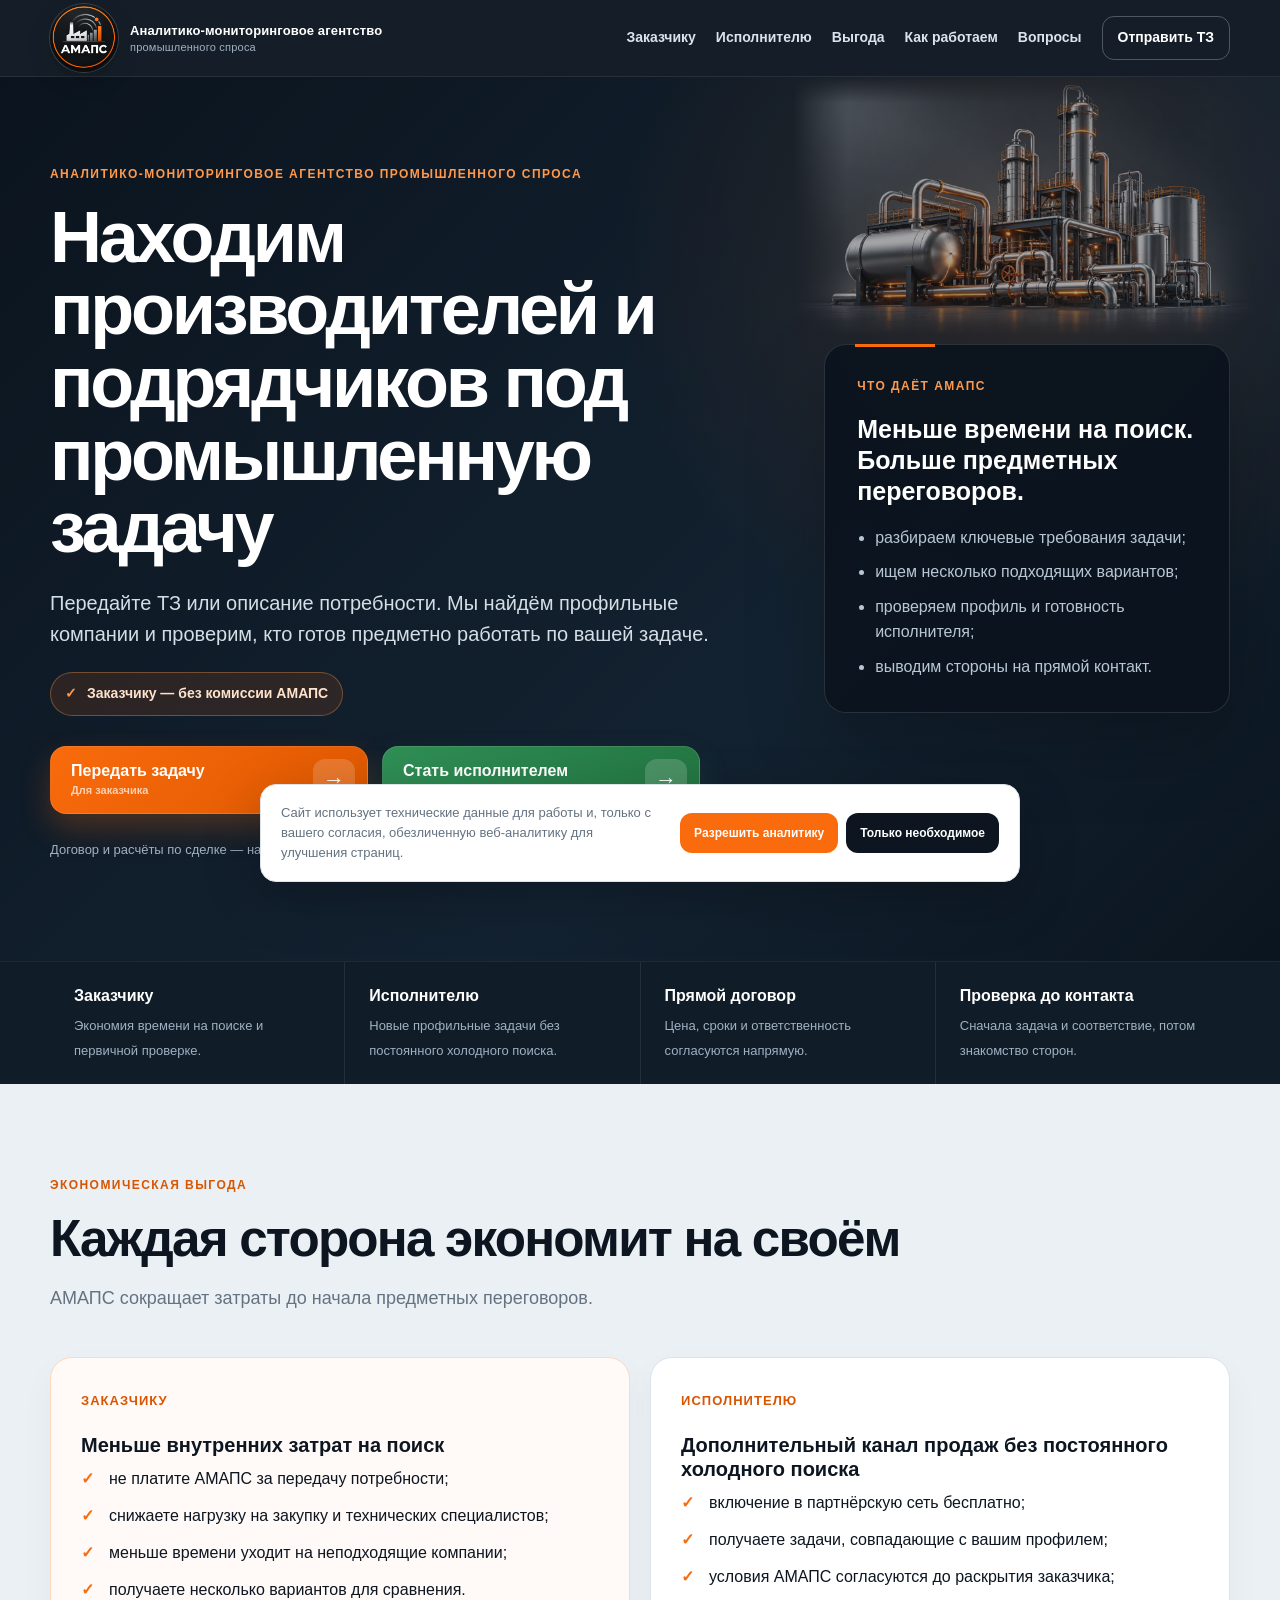
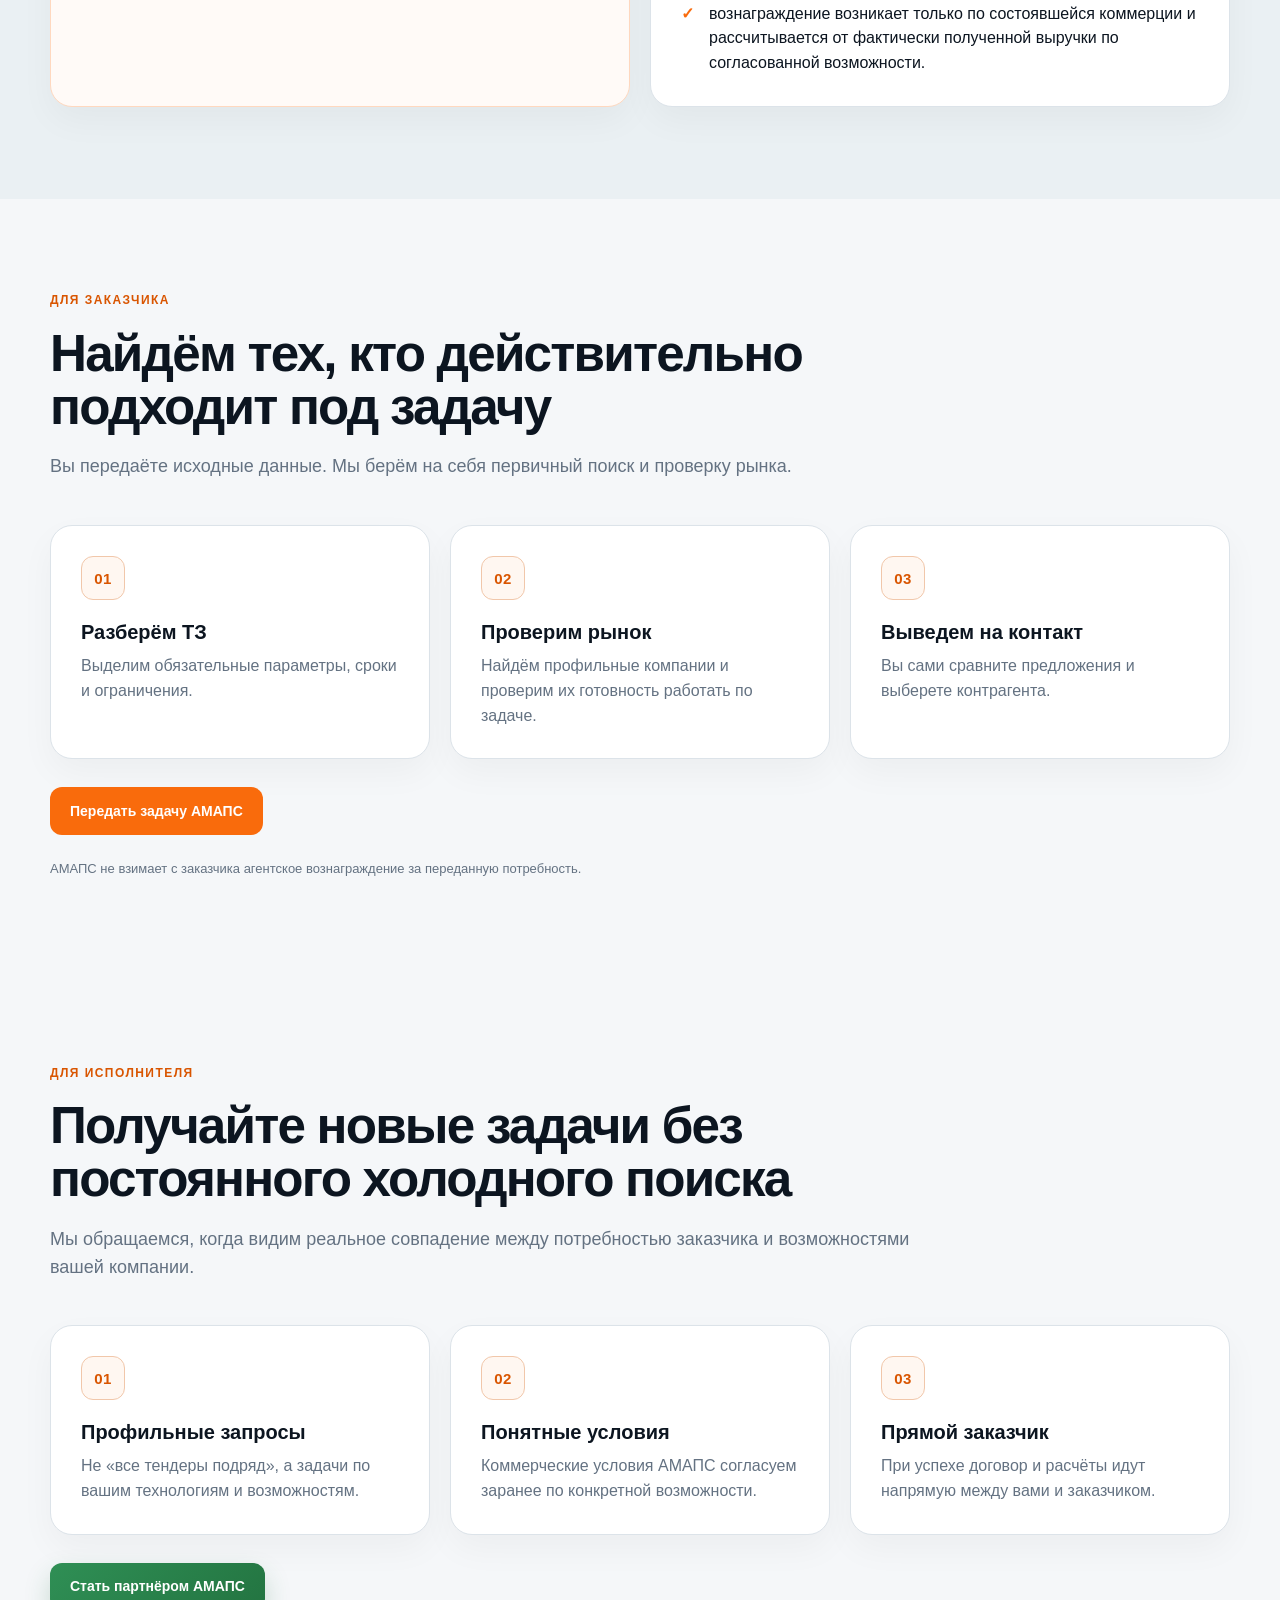
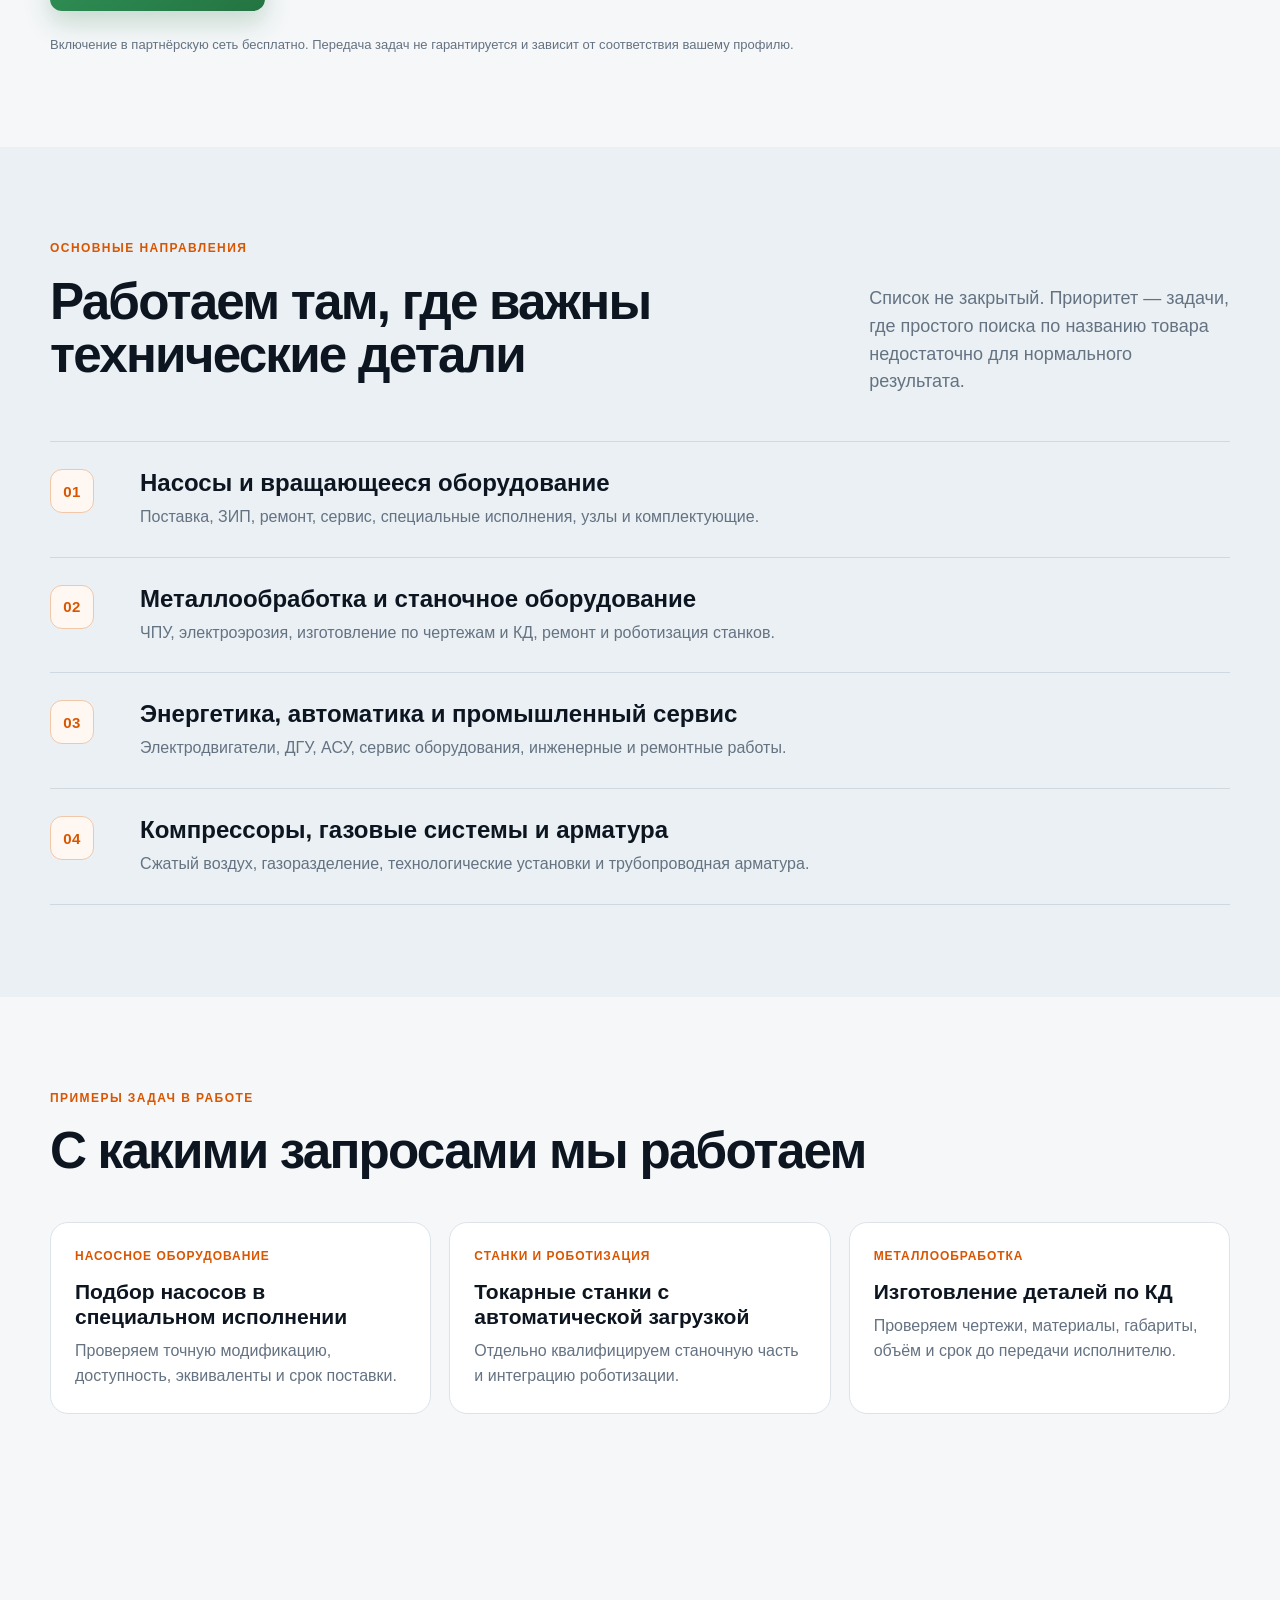
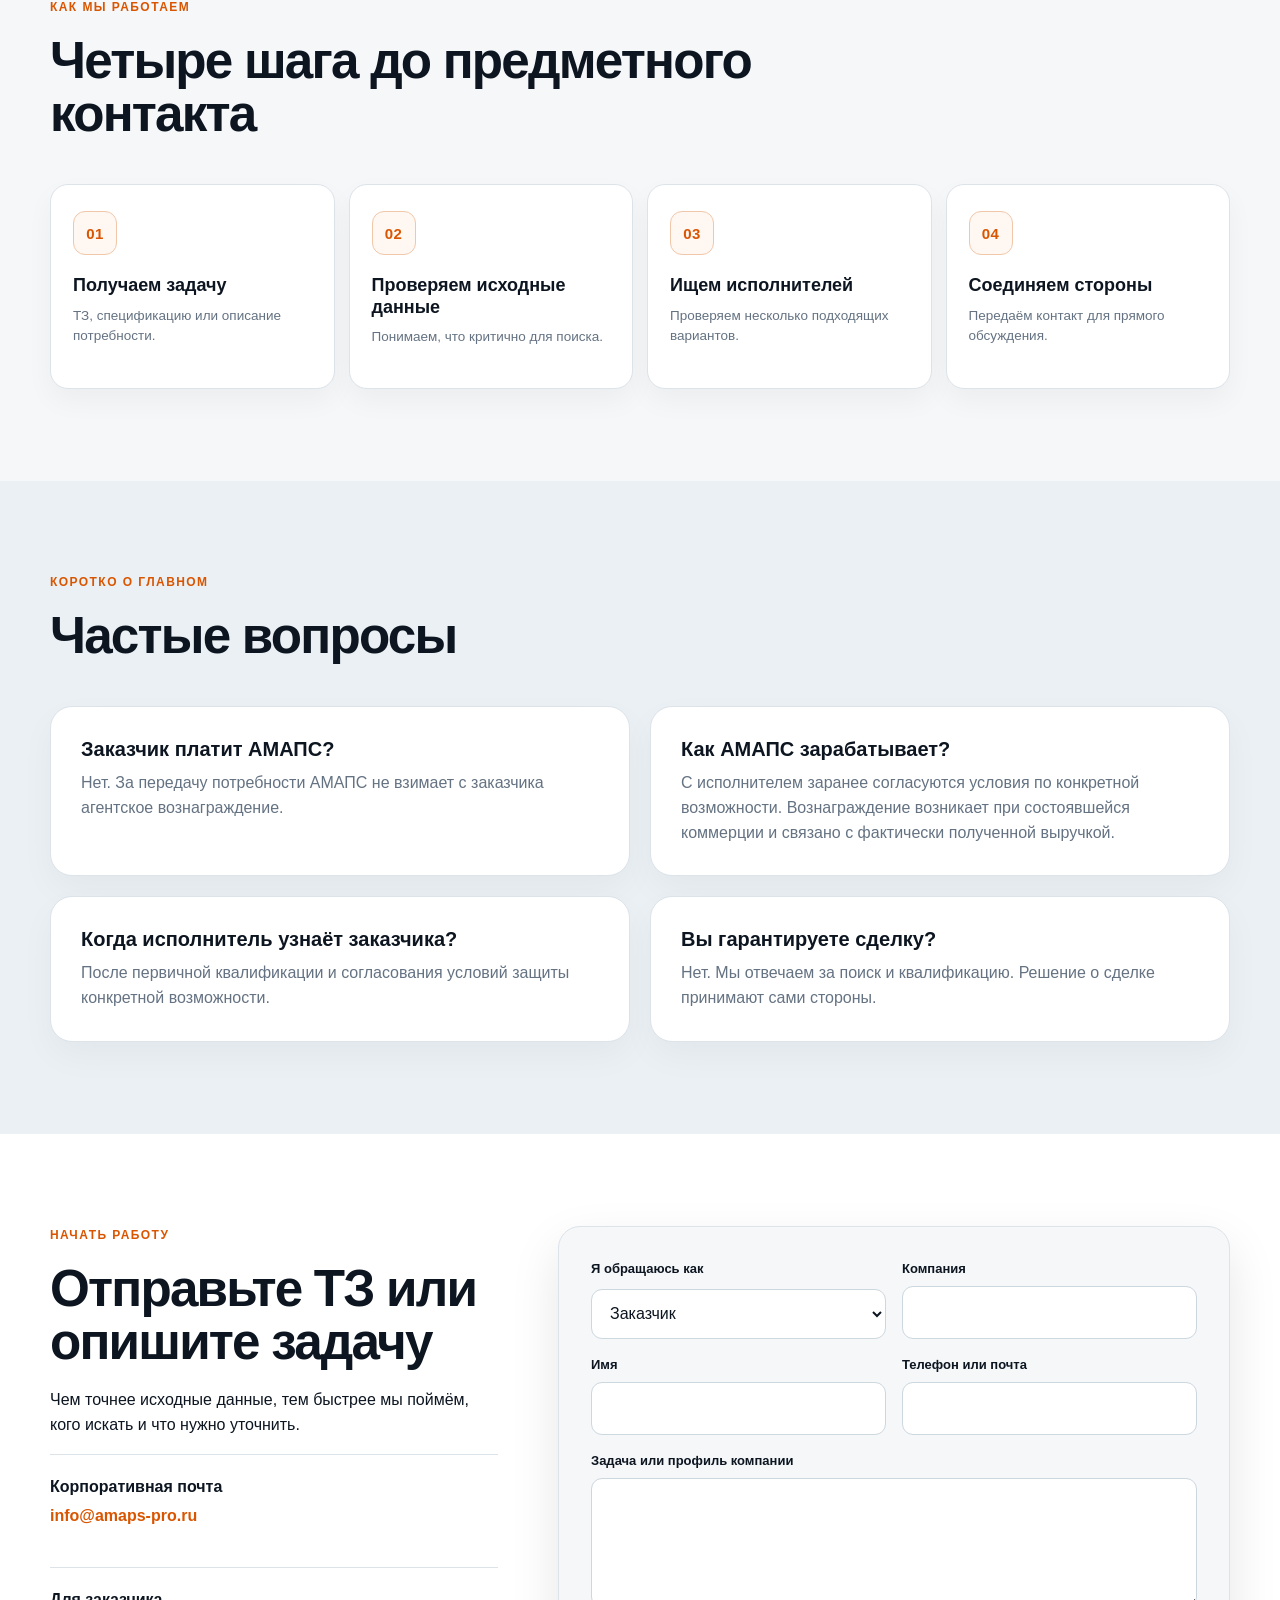
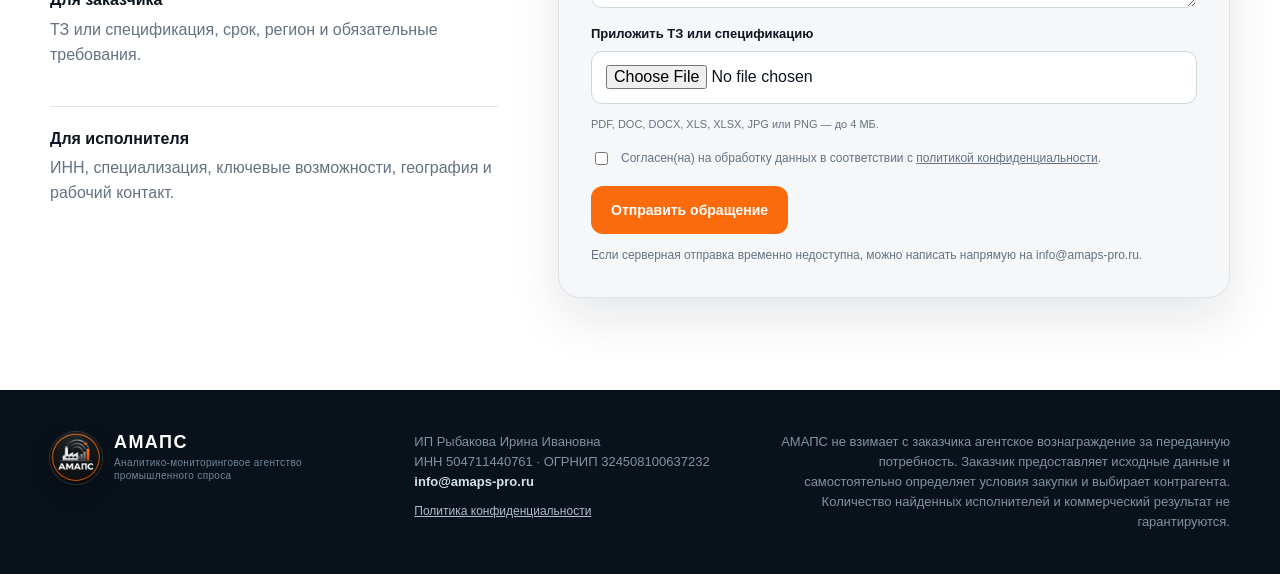
==== index.html @ 4f2c44eb "Откатить проблемную правку кнопки в шапке" ====
<!DOCTYPE html>
<html data-amaps-build="conversion-v4-3-server-form-live-2026-10-07" lang="ru">
<head>
<meta charset="utf-8"/>
<meta content="width=device-width, initial-scale=1" name="viewport"/>
<meta name="description" content="АМАПС находит и квалифицирует производителей, поставщиков и подрядчиков под промышленную задачу. Заказчику — без комиссии АМАПС. Исполнителю — новые профильные возможности на заранее согласованных условиях."/>
<link rel="canonical" href="https://amaps-pro.ru/"/>
<meta name="amaps-form-endpoint" content="https://amaps-form.alexap2002.workers.dev/"/>
<meta name="theme-color" content="#0c1520"/>
<meta property="og:type" content="website"/>
<meta property="og:url" content="https://amaps-pro.ru/"/>
<meta property="og:title" content="АМАПС — поиск и квалификация промышленных исполнителей"/>
<meta property="og:description" content="Передайте ТЗ — АМАПС найдёт профильных исполнителей и проверит, кто готов работать по задаче."/>
<meta property="og:image" content="https://amaps-pro.ru/og-amaps-20260920-final.png"/>
<meta property="og:image:width" content="1200"/>
<meta property="og:image:height" content="630"/>
<meta property="og:image:alt" content="АМАПС — аналитико-мониторинговое агентство промышленного спроса"/>
<meta name="twitter:card" content="summary_large_image"/>
<meta name="twitter:title" content="АМАПС — поиск и квалификация промышленных исполнителей"/>
<meta name="twitter:description" content="Промышленная задача → профильные исполнители → прямой предметный контакт."/>
<meta name="twitter:image" content="https://amaps-pro.ru/og-amaps-20260920-final.png"/>
<title>АМАПС — поиск производителей, поставщиков и промышленных подрядчиков</title>
<link href="amaps-logo-20260920-final.png" rel="icon" type="image/png"/>
<style>
:root{--ink:#0c1520;--ink2:#132130;--paper:#f5f7f9;--white:#fff;--muted:#647282;--line:#dce3e9;--accent:#f96b0c;--accent2:#d95500;--soft:#fff0e6;--shadow:0 20px 50px rgba(10,24,38,.10);--radius:22px;--shell:min(1180px,calc(100% - 40px))}
*{box-sizing:border-box}html{scroll-behavior:smooth}body{margin:0;font-family:Arial,Helvetica,sans-serif;background:var(--paper);color:var(--ink);font-size:16px;line-height:1.55}a{color:inherit}button,a{-webkit-tap-highlight-color:transparent}:focus-visible{outline:3px solid var(--accent);outline-offset:4px}.shell{width:var(--shell);margin-inline:auto}.sr-only{position:absolute;width:1px;height:1px;padding:0;margin:-1px;overflow:hidden;clip:rect(0,0,0,0);white-space:nowrap;border:0}.skip-link{position:fixed;top:12px;left:12px;z-index:1000;transform:translateY(-160%);background:var(--white);padding:10px 14px;border-radius:10px;text-decoration:none;font-weight:700}.skip-link:focus{transform:none}
.site-header{position:sticky;top:0;z-index:100;background:rgba(12,21,32,.96);backdrop-filter:blur(16px);border-bottom:1px solid rgba(255,255,255,.08)}.nav-wrap{min-height:76px;display:flex;align-items:center;justify-content:space-between;gap:24px}.brand{display:inline-flex;align-items:center;gap:12px;text-decoration:none}.brand-logo{display:block;width:52px;height:52px;border-radius:50%;object-fit:cover;box-shadow:0 0 0 1px rgba(255,255,255,.16),0 8px 22px rgba(0,0,0,.22);flex:0 0 auto}.site-header .brand-logo{width:68px;height:68px}.brand-copy{display:flex;flex-direction:column;line-height:1.05}.brand-copy strong{font-size:18px;letter-spacing:.08em;color:var(--white)}.brand-copy small{margin-top:5px;color:#9fb1c1;font-size:10px;line-height:1.22;letter-spacing:.035em;max-width:245px}.brand-copy-header{max-width:270px;line-height:1.15}.brand-copy-header strong{font-size:13px;letter-spacing:.01em;line-height:1.18}.brand-copy-header small{margin-top:3px;font-size:11px;letter-spacing:.02em;line-height:1.15}.main-nav{display:flex;align-items:center;gap:20px}.main-nav a{color:#dbe4ec;text-decoration:none;font-size:14px;font-weight:700}.main-nav a:hover{color:var(--white)}.main-nav .nav-cta{padding:10px 15px;border:1px solid rgba(255,255,255,.25);border-radius:12px;color:#fff}.menu-toggle{display:none;background:none;border:0;padding:8px;cursor:pointer}.menu-toggle>span:not(.sr-only){display:block;width:24px;height:2px;background:var(--white);margin:5px 0}
.hero{background:radial-gradient(circle at 80% 20%,rgba(249,107,12,.12),transparent 33%),linear-gradient(135deg,#0b141e 0%,#132231 64%,#0b151f 100%);color:var(--white);overflow:hidden}.hero-grid{position:relative;isolation:isolate;min-height:650px;display:grid;grid-template-columns:minmax(0,1.4fr) minmax(300px,.8fr);gap:64px;align-items:center;padding-block:88px}.hero-grid::before{content:"";position:absolute;z-index:0;top:0;right:-24px;width:clamp(360px,36vw,510px);aspect-ratio:16/9;background:url("amaps-industrial-hero-20260920-final.webp") center/contain no-repeat;opacity:.60;pointer-events:none;-webkit-mask-image:linear-gradient(90deg,transparent 0%,#000 12%,#000 90%,transparent 100%),linear-gradient(180deg,transparent 0%,#000 10%,#000 84%,transparent 100%);-webkit-mask-composite:source-in;mask-image:linear-gradient(90deg,transparent 0%,#000 12%,#000 90%,transparent 100%),linear-gradient(180deg,transparent 0%,#000 10%,#000 84%,transparent 100%);mask-composite:intersect;mask-repeat:no-repeat;mask-size:100% 100%}.hero-copy,.hero-side{position:relative;z-index:1}.eyebrow{margin:0 0 17px;color:var(--accent2);font-weight:800;text-transform:uppercase;letter-spacing:.12em;font-size:12px}.hero .eyebrow{color:#ff9a4d}h1,h2,h3,p{margin-top:0}h1{font-size:clamp(42px,5.7vw,72px);line-height:1.01;letter-spacing:-.045em;max-width:820px;margin-bottom:24px}h2{font-size:clamp(32px,4vw,52px);line-height:1.04;letter-spacing:-.035em;margin-bottom:20px}h3{font-size:20px;line-height:1.2;margin-bottom:10px}.hero-lead{max-width:790px;color:#d4dee6;font-size:20px;line-height:1.55;margin-bottom:22px}.hero-benefit{display:inline-flex;align-items:center;gap:10px;background:rgba(249,107,12,.12);border:1px solid rgba(255,154,77,.35);padding:10px 14px;border-radius:999px;color:#ffe2cc;font-weight:800;font-size:14px;margin-bottom:30px}.hero-benefit::before{content:"✓";color:#ff9a4d}.hero-actions{display:flex;gap:12px;flex-wrap:wrap;margin-bottom:24px}.hero-entry-actions{display:grid;grid-template-columns:1fr 1fr;gap:14px;max-width:650px;margin-bottom:26px}.hero-entry{min-height:68px;display:flex;align-items:center;justify-content:space-between;gap:18px;padding:11px 12px 11px 20px;border-radius:16px;text-decoration:none;font-weight:800;transition:transform .18s ease,box-shadow .18s ease,border-color .18s ease,background .18s ease}.hero-entry:hover{transform:translateY(-2px)}.hero-entry-copy{display:flex;flex-direction:column;gap:3px;min-width:0}.hero-entry-copy strong{font-size:16px;line-height:1.15;color:#fff}.hero-entry-copy small{font-size:11px;line-height:1.25;font-weight:700;color:rgba(255,255,255,.70)}.hero-entry-arrow{display:inline-flex;align-items:center;justify-content:center;width:42px;height:42px;flex:0 0 42px;border-radius:12px;font-size:22px;line-height:1}.hero-entry-primary{background:linear-gradient(135deg,#f96b0c 0%,#df5800 100%);box-shadow:0 14px 30px rgba(249,107,12,.25);border:1px solid rgba(255,255,255,.12)}.hero-entry-primary:hover{box-shadow:0 18px 38px rgba(249,107,12,.33)}.hero-entry-primary .hero-entry-arrow{background:rgba(255,255,255,.17);color:#fff}.hero-entry-secondary{background:linear-gradient(135deg,#2f8f55 0%,#237441 100%);border:1px solid rgba(255,255,255,.12);box-shadow:0 14px 30px rgba(35,116,65,.24)}.hero-entry-secondary:hover{background:linear-gradient(135deg,#33985c 0%,#267b46 100%);border-color:rgba(255,255,255,.18);box-shadow:0 18px 38px rgba(35,116,65,.30)}.hero-entry-secondary .hero-entry-arrow{background:rgba(255,255,255,.17);color:#fff}.btn{display:inline-flex;align-items:center;justify-content:center;min-height:48px;padding:0 20px;border:0;border-radius:12px;text-decoration:none;font-weight:800;font-size:14px;cursor:pointer;transition:transform .18s ease,background .18s ease,border-color .18s ease}.btn:hover{transform:translateY(-2px)}.btn-primary{background:var(--accent);color:var(--white)}.btn-primary:hover{background:#e85f00}.btn-ghost{border:1px solid rgba(255,255,255,.25);color:var(--white);background:transparent}.btn-ghost:hover{border-color:rgba(255,255,255,.6)}.btn-dark{background:var(--ink);color:#fff}.btn-success{background:linear-gradient(135deg,#2f8f55 0%,#237441 100%);color:#fff;box-shadow:0 12px 26px rgba(35,116,65,.22)}.btn-success:hover{background:linear-gradient(135deg,#33985c 0%,#267b46 100%);box-shadow:0 16px 32px rgba(35,116,65,.28)}.hero-note{max-width:760px;color:#9fb1c1;font-size:13px}.hero-panel{position:relative;background:rgba(11,20,30,.94);border:1px solid rgba(255,255,255,.12);border-radius:var(--radius);padding:32px;box-shadow:0 30px 80px rgba(0,0,0,.22)}.hero-panel:before{content:"";position:absolute;top:-1px;left:30px;width:80px;height:3px;background:var(--accent)}.panel-kicker{display:block;color:#ff9a4d;font-size:12px;font-weight:800;text-transform:uppercase;letter-spacing:.12em;margin-bottom:18px}.hero-panel strong{display:block;font-size:25px;line-height:1.25;margin-bottom:18px}.hero-panel ul{padding-left:18px;margin:0;color:#b8c7d4}.hero-panel li+li{margin-top:10px}.hero-side{display:grid;align-self:stretch;align-content:start;padding-top:clamp(145px,14vw,195px)}
.trust-strip{background:#101c28;color:#d6e0e8;border-top:1px solid rgba(255,255,255,.06)}.trust-grid{display:grid;grid-template-columns:repeat(4,1fr);gap:1px;background:rgba(255,255,255,.08)}.trust-item{background:#101c28;padding:22px 24px}.trust-item strong{display:block;color:#fff;margin-bottom:4px}.trust-item span{font-size:13px;color:#9fb1c1}
.section{padding:92px 0}.section-muted{background:#eaf0f3}.section-dark{background:var(--ink);color:#fff}.section-head{max-width:900px;margin-bottom:44px}.section-head.compact{max-width:760px}.section-head>p:last-child,.split-head>p,.lead-small{color:var(--muted);font-size:18px}.section-dark .section-head>p:last-child,.section-dark .lead-small{color:#b8c4ce}.card-grid{display:grid;gap:20px}.card-grid-3{grid-template-columns:repeat(3,1fr)}.card-grid-2{grid-template-columns:repeat(2,1fr)}.card{background:var(--white);border:1px solid var(--line);border-radius:var(--radius);padding:30px;box-shadow:0 14px 35px rgba(12,21,32,.04)}.card-no{display:inline-flex;color:var(--accent2);font-weight:900;font-size:13px;letter-spacing:.08em;margin-bottom:22px}.number-badge{display:inline-flex;align-items:center;justify-content:center;width:44px;height:44px;flex:0 0 44px;border:1px solid #f1c7aa;border-radius:12px;background:#fff7f1;color:var(--accent2);font-size:15px;font-weight:900;line-height:1;letter-spacing:.02em;margin-bottom:20px}.card p{color:var(--muted);margin-bottom:0}.card strong.big{display:block;font-size:24px;margin-bottom:10px}.accent-card{border-color:#ffd8bf;background:#fffaf7}.check-list{list-style:none;margin:0;padding:0;display:grid;gap:12px}.check-list li{position:relative;padding-left:28px}.check-list li::before{content:"✓";position:absolute;left:0;top:0;color:var(--accent);font-weight:900}.split-head{display:grid;grid-template-columns:1.35fr .65fr;gap:70px;align-items:end;margin-bottom:40px}.split-head>p{margin-bottom:5px}.vertical-list{border-top:1px solid #cfd9df}.vertical-list article{display:grid;grid-template-columns:70px 1fr;gap:20px;padding:27px 0;border-bottom:1px solid #cfd9df}.vertical-list article>.number-badge{margin:0}.vertical-list h3{font-size:24px;margin-bottom:7px}.vertical-list p{color:var(--muted);margin-bottom:0}.steps{list-style:none;padding:0;margin:0;display:grid;grid-template-columns:repeat(4,1fr);gap:14px}.steps li{position:relative;padding:26px 22px 24px;background:var(--white);border:1px solid var(--line);border-radius:18px;min-height:205px;box-shadow:0 12px 28px rgba(12,21,32,.045)}.steps li:before{content:none}.steps .number-badge{margin-bottom:20px}.steps h3{font-size:18px;margin-bottom:9px}.steps p{color:var(--muted);font-size:13.5px;line-height:1.5;margin-bottom:0}.model-grid{display:grid;grid-template-columns:1fr 1fr;gap:20px}.model-card{background:#142332;border:1px solid rgba(255,255,255,.12);border-radius:var(--radius);padding:30px}.model-card .eyebrow{color:#ff9a4d}.model-card h3{font-size:26px}.model-card p,.model-card li{color:#b8c4ce}.model-card ul{padding-left:18px;margin-bottom:0}.fineprint{color:var(--muted);font-size:13px;margin:18px 0 0}.section-dark .fineprint{color:#9eacb7}
.examples{display:grid;grid-template-columns:repeat(3,1fr);gap:18px}.example{border:1px solid var(--line);border-radius:18px;padding:24px;background:#fff}.example span{display:block;color:var(--accent2);font-weight:800;font-size:12px;letter-spacing:.08em;text-transform:uppercase;margin-bottom:14px}.example h3{font-size:21px}.example p{color:var(--muted);margin:0}.example small{display:block;margin-top:14px;color:#80909d}
.form-section{background:#fff}.form-grid{display:grid;grid-template-columns:.8fr 1.2fr;gap:60px;align-items:start}.form-card{background:var(--paper);border:1px solid var(--line);border-radius:var(--radius);padding:32px;box-shadow:var(--shadow)}.form-row{display:grid;grid-template-columns:1fr 1fr;gap:16px}.field{display:grid;gap:7px;margin-bottom:16px}.field label{font-weight:800;font-size:13px}.field input,.field select,.field textarea{width:100%;border:1px solid #cdd7de;border-radius:11px;padding:13px 14px;background:#fff;color:var(--ink);font:inherit}.field textarea{min-height:130px;resize:vertical}.field input:focus,.field select:focus,.field textarea:focus{border-color:var(--accent);outline:2px solid rgba(249,107,12,.12)}.consent{display:flex;gap:10px;align-items:flex-start;font-size:12px;color:var(--muted);margin:6px 0 18px}.consent input{margin-top:3px}.form-hint{font-size:12px;color:var(--muted);margin:12px 0 0}.form-status{margin-top:14px;padding:12px 14px;border-radius:10px;font-size:13px;display:none}.form-status.show{display:block}.form-status.ok{background:#edf8f1;color:#21653a;border:1px solid #bfe1ca}.form-status.error{background:#fff0ed;color:#8a2e1c;border:1px solid #f0c4ba}.form-status.wait{background:#fff7ef;color:#8a4a16;border:1px solid #efd2b5}.file-note{font-size:11px;color:var(--muted);margin-top:5px}.hp-field{position:absolute!important;left:-9999px!important;width:1px!important;height:1px!important;overflow:hidden!important}.contact-points{display:grid;gap:18px}.contact-point{padding:20px 0;border-top:1px solid var(--line)}.contact-point strong{display:block;margin-bottom:5px}.contact-point p{color:var(--muted);margin:0}.contact-email{font-weight:900;color:var(--accent2);text-decoration:none}.contact-email:hover{text-decoration:underline}
.site-footer{background:#09111a;color:#c4d0da;padding:42px 0}.footer-grid{display:grid;grid-template-columns:1fr 1fr 1.35fr;gap:30px;align-items:start}.site-footer p{font-size:13px;margin:0;color:#8193a2}.footer-email{color:#d9e2e9;text-decoration:none;font-weight:700}.footer-email:hover{color:#fff;text-decoration:underline}.footer-legal{text-align:right}.footer-brand .brand-copy small{color:#718596}.legal-links{display:flex;gap:14px;flex-wrap:wrap;margin-top:10px}.legal-links a{color:#aebdca;font-size:12px}.cookie{position:fixed;z-index:300;left:20px;right:20px;bottom:18px;max-width:760px;margin:auto;background:#fff;border:1px solid var(--line);border-radius:16px;box-shadow:0 18px 55px rgba(0,0,0,.22);padding:18px 20px;display:none}.cookie.show{display:block}.cookie-row{display:flex;gap:18px;align-items:center;justify-content:space-between}.cookie p{font-size:13px;color:var(--muted);margin:0}.cookie-actions{display:flex;gap:8px;flex:0 0 auto}.cookie .btn{min-height:40px;padding:0 14px;font-size:12px}
@media(max-width:980px){.hero-grid::before{right:-14px;width:min(58vw,360px);opacity:.18}.hero-grid{grid-template-columns:1fr;gap:36px;min-height:auto;padding-block:74px}.hero-side{max-width:700px;width:100%;padding-top:0}.trust-grid{grid-template-columns:1fr 1fr}.card-grid-3,.examples{grid-template-columns:1fr}.card-grid-2,.model-grid,.form-grid,.split-head{grid-template-columns:1fr;gap:34px}.steps{grid-template-columns:1fr 1fr}.footer-grid{grid-template-columns:1fr;text-align:left}.footer-legal{text-align:left}}
@media(max-width:760px){.hero-entry-actions{grid-template-columns:1fr;max-width:none}.hero-entry{min-height:64px}.hero-entry-copy strong{font-size:15px}.hero-entry-copy small{font-size:11px}:root{--shell:min(100% - 28px,1180px)}.brand-logo{width:46px;height:46px}.site-header .brand-logo{width:56px;height:56px}.nav-wrap{min-height:68px}.menu-toggle{display:block}.main-nav{display:none;position:absolute;top:68px;left:0;right:0;background:#0c1722;border-top:1px solid rgba(255,255,255,.08);padding:18px 20px 22px;flex-direction:column;align-items:flex-start;gap:0;box-shadow:0 20px 40px rgba(0,0,0,.25)}.main-nav.is-open{display:flex}.main-nav a{width:100%;padding:12px 0;border-bottom:1px solid rgba(255,255,255,.08)}.main-nav .nav-cta{border:0;border-bottom:0;border-radius:0;padding:12px 0;color:#ff9a4d}h1{font-size:42px}h2{font-size:34px}.hero-grid{padding-block:60px}.hero-lead{font-size:18px}.section{padding:68px 0}.trust-grid{grid-template-columns:1fr}.steps{grid-template-columns:1fr}.steps li{min-height:auto}.form-row{grid-template-columns:1fr}.cookie-row{align-items:flex-start;flex-direction:column}.cookie-actions{width:100%}.cookie .btn{flex:1}}
@media(max-width:420px){h1{font-size:36px}.hero-panel,.card,.form-card,.model-card{padding:24px}.hero-panel strong{font-size:22px}}
@media(prefers-reduced-motion:reduce){*,*::before,*::after{scroll-behavior:auto!important;transition:none!important}}
</style>
<link as="image" fetchpriority="high" href="amaps-industrial-hero-20260920-final.webp" rel="preload"/>
</head>
<body>
<a class="skip-link" href="#main">К содержанию</a>
<header class="site-header">
<div class="shell nav-wrap">
<a aria-label="АМАПС — на главную" class="brand" href="#top"><img alt="Логотип АМАПС" class="brand-logo" src="amaps-logo-20260920-final.png"/><span class="brand-copy brand-copy-header"><strong>Аналитико-мониторинговое агентство</strong><small>промышленного спроса</small></span></a>
<button aria-controls="main-menu" aria-expanded="false" class="menu-toggle" data-menu-toggle type="button"><span></span><span></span><span></span><span class="sr-only">Открыть меню</span></button>
<nav aria-label="Основная навигация" class="main-nav" data-menu id="main-menu"><a href="#customer">Заказчику</a><a href="#executor">Исполнителю</a><a href="#economics">Выгода</a><a href="#process">Как работаем</a><a href="#questions">Вопросы</a><a class="nav-cta" href="#request">Отправить ТЗ</a></nav>
</div>
</header>
<main id="main">
<section class="hero" id="top"><div class="shell hero-grid"><div class="hero-copy"><p class="eyebrow">Аналитико-мониторинговое агентство промышленного спроса</p><h1>Находим производителей и подрядчиков под промышленную задачу</h1><p class="hero-lead">Передайте ТЗ или описание потребности. Мы найдём профильные компании и проверим, кто готов предметно работать по вашей задаче.</p><div class="hero-benefit">Заказчику — без комиссии АМАПС</div><div class="hero-entry-actions"><a class="hero-entry hero-entry-primary" data-amaps-event="customer_request" data-amaps-placement="hero" href="#request"><span class="hero-entry-copy"><strong>Передать задачу</strong><small>Для заказчика</small></span><span class="hero-entry-arrow" aria-hidden="true">→</span></a><a class="hero-entry hero-entry-secondary" data-amaps-event="executor_interest" data-amaps-placement="hero" href="#executor"><span class="hero-entry-copy"><strong>Стать исполнителем</strong><small>Для производителей и подрядчиков</small></span><span class="hero-entry-arrow" aria-hidden="true">→</span></a></div><p class="hero-note">Договор и расчёты по сделке — напрямую между заказчиком и выбранным исполнителем.</p></div><div class="hero-side"><aside aria-label="Что даёт АМАПС" class="hero-panel"><span class="panel-kicker">Что даёт АМАПС</span><strong>Меньше времени на поиск. Больше предметных переговоров.</strong><ul><li>разбираем ключевые требования задачи;</li><li>ищем несколько подходящих вариантов;</li><li>проверяем профиль и готовность исполнителя;</li><li>выводим стороны на прямой контакт.</li></ul></aside></div></div></section>
<section class="trust-strip"><div class="shell trust-grid"><div class="trust-item"><strong>Заказчику</strong><span>Экономия времени на поиске и первичной проверке.</span></div><div class="trust-item"><strong>Исполнителю</strong><span>Новые профильные задачи без постоянного холодного поиска.</span></div><div class="trust-item"><strong>Прямой договор</strong><span>Цена, сроки и ответственность согласуются напрямую.</span></div><div class="trust-item"><strong>Проверка до контакта</strong><span>Сначала задача и соответствие, потом знакомство сторон.</span></div></div></section>

<section class="section section-muted" id="economics"><div class="shell"><div class="section-head"><p class="eyebrow">Экономическая выгода</p><h2>Каждая сторона экономит на своём</h2><p>АМАПС сокращает затраты до начала предметных переговоров.</p></div><div class="card-grid card-grid-2"><article class="card accent-card"><span class="card-no">ЗАКАЗЧИКУ</span><h3>Меньше внутренних затрат на поиск</h3><ul class="check-list"><li>не платите АМАПС за передачу потребности;</li><li>снижаете нагрузку на закупку и технических специалистов;</li><li>меньше времени уходит на неподходящие компании;</li><li>получаете несколько вариантов для сравнения.</li></ul></article><article class="card"><span class="card-no">ИСПОЛНИТЕЛЮ</span><h3>Дополнительный канал продаж без постоянного холодного поиска</h3><ul class="check-list"><li>включение в партнёрскую сеть бесплатно;</li><li>получаете задачи, совпадающие с вашим профилем;</li><li>условия АМАПС согласуются до раскрытия заказчика;</li><li>вознаграждение возникает только по состоявшейся коммерции и рассчитывается от фактически полученной выручки по согласованной возможности.</li></ul></article></div></div></section><section class="section" id="customer"><div class="shell"><div class="section-head"><p class="eyebrow">Для заказчика</p><h2>Найдём тех, кто действительно подходит под задачу</h2><p>Вы передаёте исходные данные. Мы берём на себя первичный поиск и проверку рынка.</p></div><div class="card-grid card-grid-3"><article class="card"><span class="number-badge">01</span><h3>Разберём ТЗ</h3><p>Выделим обязательные параметры, сроки и ограничения.</p></article><article class="card"><span class="number-badge">02</span><h3>Проверим рынок</h3><p>Найдём профильные компании и проверим их готовность работать по задаче.</p></article><article class="card"><span class="number-badge">03</span><h3>Выведем на контакт</h3><p>Вы сами сравните предложения и выберете контрагента.</p></article></div><div class="hero-actions" style="margin-top:28px"><a class="btn btn-primary" href="#request" data-request-type="Заказчик">Передать задачу АМАПС</a></div><p class="fineprint">АМАПС не взимает с заказчика агентское вознаграждение за переданную потребность.</p></div></section>

<section class="section" id="executor"><div class="shell"><div class="section-head"><p class="eyebrow">Для исполнителя</p><h2>Получайте новые задачи без постоянного холодного поиска</h2><p>Мы обращаемся, когда видим реальное совпадение между потребностью заказчика и возможностями вашей компании.</p></div><div class="card-grid card-grid-3"><article class="card"><span class="number-badge">01</span><h3>Профильные запросы</h3><p>Не «все тендеры подряд», а задачи по вашим технологиям и возможностям.</p></article><article class="card"><span class="number-badge">02</span><h3>Понятные условия</h3><p>Коммерческие условия АМАПС согласуем заранее по конкретной возможности.</p></article><article class="card"><span class="number-badge">03</span><h3>Прямой заказчик</h3><p>При успехе договор и расчёты идут напрямую между вами и заказчиком.</p></article></div><div class="hero-actions" style="margin-top:28px"><a class="btn btn-success" href="#request" data-request-type="Исполнитель">Стать партнёром АМАПС</a></div><p class="fineprint">Включение в партнёрскую сеть бесплатно. Передача задач не гарантируется и зависит от соответствия вашему профилю.</p></div></section>
<section aria-labelledby="verticals-title" class="section section-muted"><div class="shell split-head"><div><p class="eyebrow">Основные направления</p><h2 id="verticals-title">Работаем там, где важны технические детали</h2></div><p>Список не закрытый. Приоритет — задачи, где простого поиска по названию товара недостаточно для нормального результата.</p></div><div class="shell vertical-list"><article><span class="number-badge">01</span><div><h3>Насосы и вращающееся оборудование</h3><p>Поставка, ЗИП, ремонт, сервис, специальные исполнения, узлы и комплектующие.</p></div></article><article><span class="number-badge">02</span><div><h3>Металлообработка и станочное оборудование</h3><p>ЧПУ, электроэрозия, изготовление по чертежам и КД, ремонт и роботизация станков.</p></div></article><article><span class="number-badge">03</span><div><h3>Энергетика, автоматика и промышленный сервис</h3><p>Электродвигатели, ДГУ, АСУ, сервис оборудования, инженерные и ремонтные работы.</p></div></article><article><span class="number-badge">04</span><div><h3>Компрессоры, газовые системы и арматура</h3><p>Сжатый воздух, газоразделение, технологические установки и трубопроводная арматура.</p></div></article></div></section>
<section class="section"><div class="shell"><div class="section-head"><p class="eyebrow">Примеры задач в работе</p><h2>С какими запросами мы работаем</h2></div><div class="examples"><article class="example"><span>Насосное оборудование</span><h3>Подбор насосов в специальном исполнении</h3><p>Проверяем точную модификацию, доступность, эквиваленты и срок поставки.</p></article><article class="example"><span>Станки и роботизация</span><h3>Токарные станки с автоматической загрузкой</h3><p>Отдельно квалифицируем станочную часть и интеграцию роботизации.</p></article><article class="example"><span>Металлообработка</span><h3>Изготовление деталей по КД</h3><p>Проверяем чертежи, материалы, габариты, объём и срок до передачи исполнителю.</p></article></div></div></section>
<section class="section" id="process"><div class="shell"><div class="section-head compact"><p class="eyebrow">Как мы работаем</p><h2>Четыре шага до предметного контакта</h2></div><ol class="steps"><li><span class="number-badge">01</span><div><h3>Получаем задачу</h3><p>ТЗ, спецификацию или описание потребности.</p></div></li><li><span class="number-badge">02</span><div><h3>Проверяем исходные данные</h3><p>Понимаем, что критично для поиска.</p></div></li><li><span class="number-badge">03</span><div><h3>Ищем исполнителей</h3><p>Проверяем несколько подходящих вариантов.</p></div></li><li><span class="number-badge">04</span><div><h3>Соединяем стороны</h3><p>Передаём контакт для прямого обсуждения.</p></div></li></ol></div></section>
<section class="section section-muted" id="questions"><div class="shell"><div class="section-head"><p class="eyebrow">Коротко о главном</p><h2>Частые вопросы</h2></div><div class="card-grid card-grid-2"><article class="card"><h3>Заказчик платит АМАПС?</h3><p>Нет. За передачу потребности АМАПС не взимает с заказчика агентское вознаграждение.</p></article><article class="card"><h3>Как АМАПС зарабатывает?</h3><p>С исполнителем заранее согласуются условия по конкретной возможности. Вознаграждение возникает при состоявшейся коммерции и связано с фактически полученной выручкой.</p></article><article class="card"><h3>Когда исполнитель узнаёт заказчика?</h3><p>После первичной квалификации и согласования условий защиты конкретной возможности.</p></article><article class="card"><h3>Вы гарантируете сделку?</h3><p>Нет. Мы отвечаем за поиск и квалификацию. Решение о сделке принимают сами стороны.</p></article></div></div></section><section class="section form-section" id="request"><div class="shell form-grid"><div><p class="eyebrow">Начать работу</p><h2>Отправьте ТЗ или опишите задачу</h2><p class="contact-lead">Чем точнее исходные данные, тем быстрее мы поймём, кого искать и что нужно уточнить.</p><div class="contact-points"><div class="contact-point"><strong>Корпоративная почта</strong><a class="contact-email" href="mailto:info@amaps-pro.ru">info@amaps-pro.ru</a></div><div class="contact-point"><strong>Для заказчика</strong><p>ТЗ или спецификация, срок, регион и обязательные требования.</p></div><div class="contact-point"><strong>Для исполнителя</strong><p>ИНН, специализация, ключевые возможности, география и рабочий контакт.</p></div></div></div><form class="form-card" id="request-form" enctype="multipart/form-data"><div class="form-row"><div class="field"><label for="role">Я обращаюсь как</label><select id="role" name="role" required><option value="Заказчик">Заказчик</option><option value="Исполнитель">Исполнитель</option></select></div><div class="field"><label for="company">Компания</label><input id="company" name="company" autocomplete="organization" maxlength="180" required/></div></div><div class="form-row"><div class="field"><label for="name">Имя</label><input id="name" name="name" autocomplete="name" maxlength="120" required/></div><div class="field"><label for="contact">Телефон или почта</label><input id="contact" name="contact" maxlength="180" required/></div></div><div class="field"><label for="task">Задача или профиль компании</label><textarea id="task" name="task" maxlength="5000" required></textarea></div><div class="field"><label for="attachment">Приложить ТЗ или спецификацию</label><input id="attachment" name="attachment" type="file" accept=".pdf,.doc,.docx,.xls,.xlsx,.jpg,.jpeg,.png"/><span class="file-note">PDF, DOC, DOCX, XLS, XLSX, JPG или PNG — до 4 МБ.</span></div><div class="hp-field" aria-hidden="true"><label for="website">Сайт</label><input id="website" name="website" tabindex="-1" autocomplete="off"/></div><label class="consent"><input id="consent" type="checkbox" required/><span>Согласен(на) на обработку данных в соответствии с <a href="privacy.html" target="_blank" rel="noopener">политикой конфиденциальности</a>.</span></label><button class="btn btn-primary" id="request-submit" type="submit">Отправить обращение</button><div class="form-status" id="form-status" role="status" aria-live="polite"></div><p class="form-hint" id="form-hint">Если серверная отправка временно недоступна, можно написать напрямую на info@amaps-pro.ru.</p></form></div></section>
</main>
<footer class="site-footer"><div class="shell footer-grid"><div class="brand footer-brand"><img alt="Логотип АМАПС" class="brand-logo" src="amaps-logo-20260920-final.png"/><span class="brand-copy"><strong>АМАПС</strong><small>Аналитико-мониторинговое агентство<br/>промышленного спроса</small></span></div><p>ИП Рыбакова Ирина Ивановна<br/>ИНН 504711440761 · ОГРНИП 324508100637232<br/><a class="footer-email" href="mailto:info@amaps-pro.ru">info@amaps-pro.ru</a><span class="legal-links"><a href="privacy.html">Политика конфиденциальности</a></span></p><p class="footer-legal">АМАПС не взимает с заказчика агентское вознаграждение за переданную потребность. Заказчик предоставляет исходные данные и самостоятельно определяет условия закупки и выбирает контрагента. Количество найденных исполнителей и коммерческий результат не гарантируются.</p></div></footer>
<div class="cookie" id="cookie"><div class="cookie-row"><p>Сайт использует технические данные для работы и, только с вашего согласия, обезличенную веб-аналитику для улучшения страниц.</p><div class="cookie-actions"><button class="btn btn-primary" id="analytics-yes" type="button">Разрешить аналитику</button><button class="btn btn-dark" id="analytics-no" type="button">Только необходимое</button></div></div></div>
<script>
(() => {
  const toggle=document.querySelector('[data-menu-toggle]'),menu=document.querySelector('[data-menu]');
  if(toggle&&menu){const close=()=>{menu.classList.remove('is-open');toggle.setAttribute('aria-expanded','false')};toggle.addEventListener('click',()=>{const open=toggle.getAttribute('aria-expanded')==='true';toggle.setAttribute('aria-expanded',String(!open));menu.classList.toggle('is-open',!open)});menu.querySelectorAll('a').forEach(a=>a.addEventListener('click',close));window.addEventListener('resize',()=>{if(window.innerWidth>760)close()})}
  document.querySelectorAll('[data-request-type]').forEach(link=>link.addEventListener('click',()=>{const role=document.getElementById('role');if(role)role.value=link.dataset.requestType||'Исполнитель'}));
  const form=document.getElementById('request-form');
  const statusBox=document.getElementById('form-status');
  const submitButton=document.getElementById('request-submit');
  const endpoint=document.querySelector('meta[name="amaps-form-endpoint"]')?.content?.trim()||'';

  const showStatus=(message,type='wait')=>{
    if(!statusBox)return;
    statusBox.textContent=message;
    statusBox.className='form-status show '+type;
  };

  if(form)form.addEventListener('submit',async event=>{
    event.preventDefault();
    const file=form.querySelector('#attachment')?.files?.[0];
    if(file&&file.size>4*1024*1024){
      showStatus('Файл больше 4 МБ. Уменьшите размер или отправьте его отдельно на info@amaps-pro.ru.','error');
      return;
    }

    if(endpoint){
      submitButton.disabled=true;
      submitButton.textContent='Отправляем…';
      showStatus('Отправляем обращение…','wait');
      try{
        const response=await fetch(endpoint,{method:'POST',body:new FormData(form)});
        const data=await response.json().catch(()=>({}));
        if(!response.ok||!data.ok)throw new Error(data.error||'Не удалось отправить обращение.');
        showStatus('Обращение отправлено. Мы получили ваши данные.','ok');
        form.reset();
        capture('amaps_request_sent',{placement:'request_form'});
      }catch(error){
        showStatus((error&&error.message?error.message:'Не удалось отправить обращение.')+' Можно написать на info@amaps-pro.ru.','error');
        capture('amaps_request_error',{placement:'request_form'});
      }finally{
        submitButton.disabled=false;
        submitButton.textContent='Отправить обращение';
      }
      return;
    }

    const data=new FormData(form);
    const role=data.get('role'),company=data.get('company'),name=data.get('name'),contact=data.get('contact'),task=data.get('task');
    const subject=encodeURIComponent(`${role}: обращение с сайта АМАПС — ${company}`);
    const body=encodeURIComponent(`Тип обращения: ${role}\nКомпания: ${company}\nИмя: ${name}\nКонтакт: ${contact}\n\nОписание:\n${task}\n\nСообщение подготовлено через форму amaps-pro.ru.`);
    showStatus('Серверная отправка ещё не подключена. Открываем почтовое приложение как резервный способ.','wait');
    window.location.href=`mailto:info@amaps-pro.ru?subject=${subject}&body=${body}`;
    capture('amaps_request_prepare',{role,placement:'request_form'});
  });
  function capture(event,properties){if(window.posthog&&typeof window.posthog.capture==='function')window.posthog.capture(event,properties||{})}
  document.addEventListener('click',event=>{const link=event.target.closest('[data-amaps-event]');if(link)capture('amaps_cta_click',{action:link.dataset.amapsEvent,placement:link.dataset.amapsPlacement||'unknown'})});
  const consentKey='amaps_analytics_consent';const saved=localStorage.getItem(consentKey);const banner=document.getElementById('cookie');
  function loadAnalytics(){if(window.posthog)return;!function(t,e){var o,n,p,r;e.__SV||(window.posthog=e,e._i=[],e.init=function(i,s,a){function g(t,e){var o=e.split('.');2==o.length&&(t=t[o[0]],e=o[1]),t[e]=function(){t.push([e].concat(Array.prototype.slice.call(arguments,0)))}}(p=t.createElement('script')).type='text/javascript',p.crossOrigin='anonymous',p.async=!0,p.src=s.api_host.replace('.i.posthog.com','-assets.i.posthog.com')+'/static/array.js',(r=t.getElementsByTagName('script')[0]).parentNode.insertBefore(p,r);var u=e;for(void 0!==a?u=e[a]=[]:a='posthog',u.people=u.people||[],o='capture identify set_config reset'.split(' '),n=0;n<o.length;n++)g(u,o[n]);e._i.push([i,s,a])},e.__SV=1)}(document,window.posthog||[]);window.posthog.init('phc_mGJcJEHnZPCwuQMf8ccYJTnKduigR8wWbEhCuC7cVSaF',{api_host:'https://eu.i.posthog.com',defaults:'2026-05-30'})}
  if(saved==='yes')loadAnalytics();else if(!saved&&banner)banner.classList.add('show');
  document.getElementById('analytics-yes')?.addEventListener('click',()=>{localStorage.setItem(consentKey,'yes');banner?.classList.remove('show');loadAnalytics()});
  document.getElementById('analytics-no')?.addEventListener('click',()=>{localStorage.setItem(consentKey,'no');banner?.classList.remove('show')});
})();
</script>
</body>
</html>
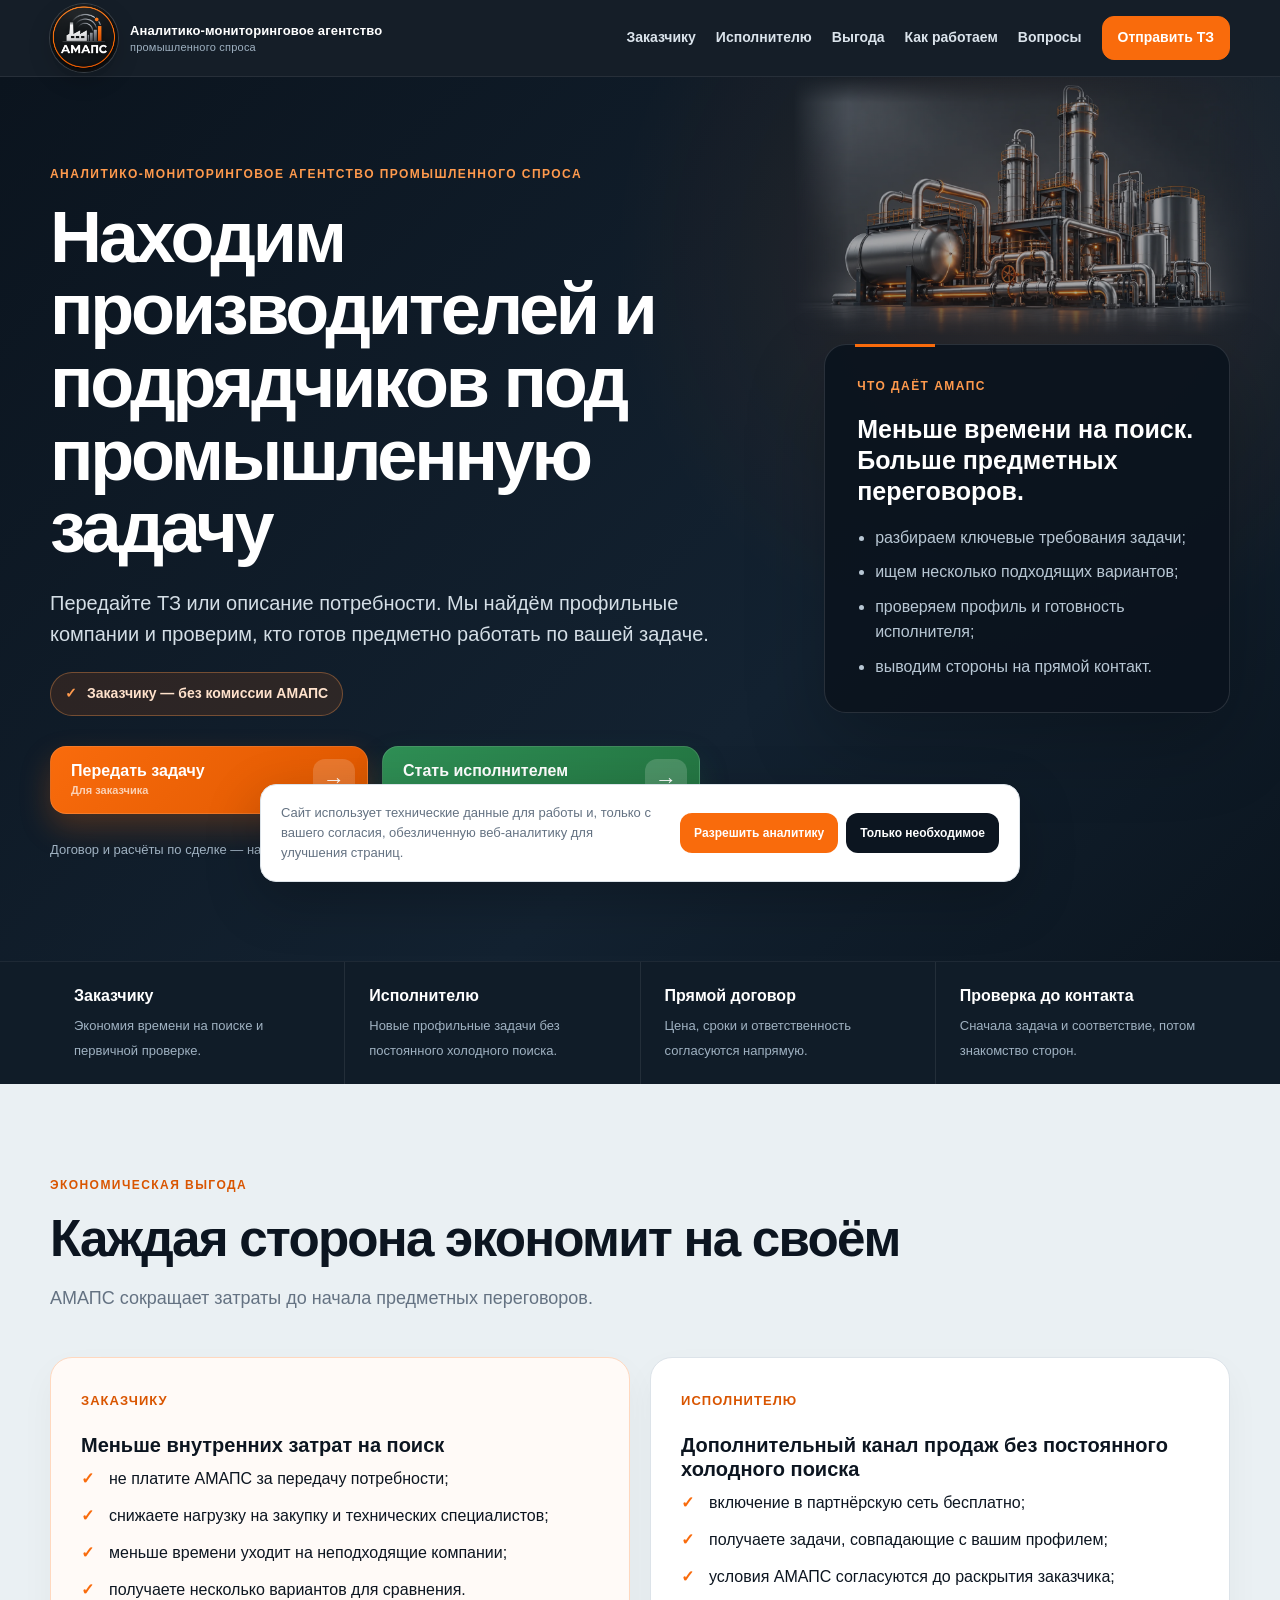
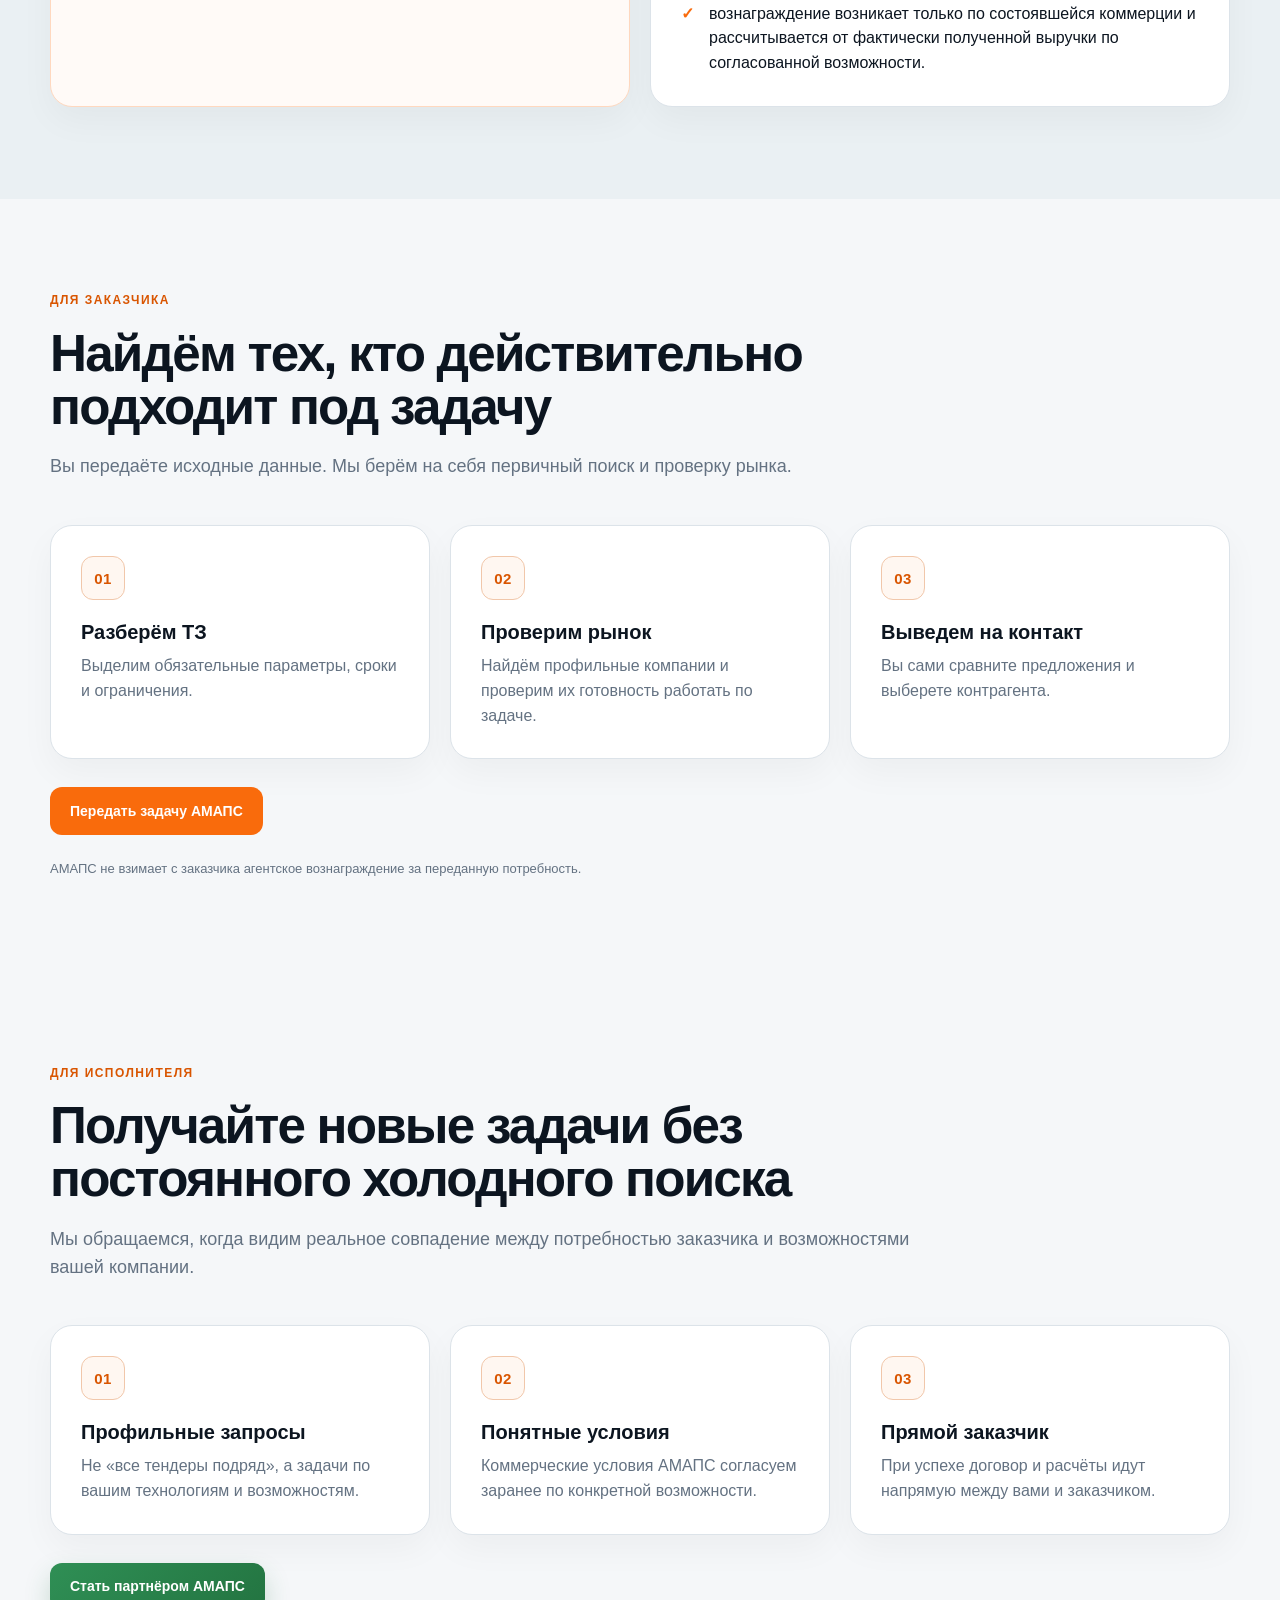
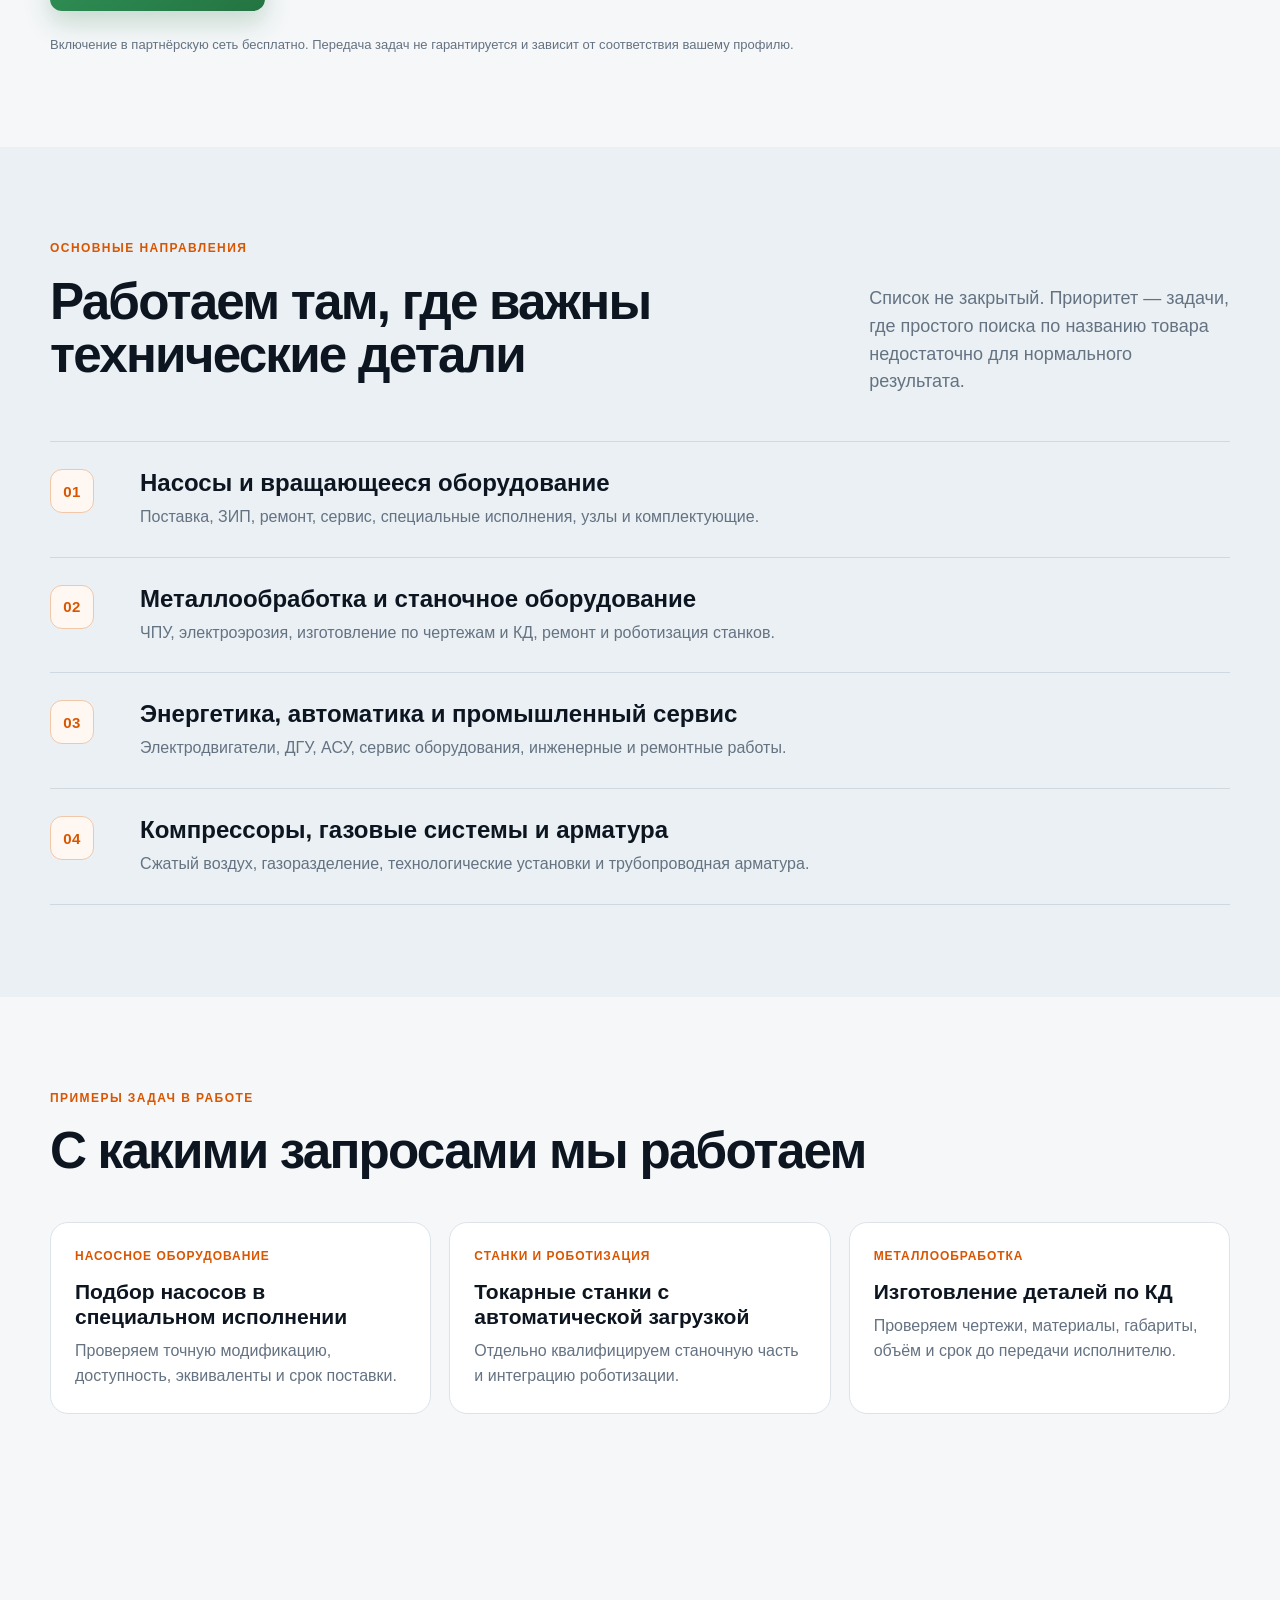
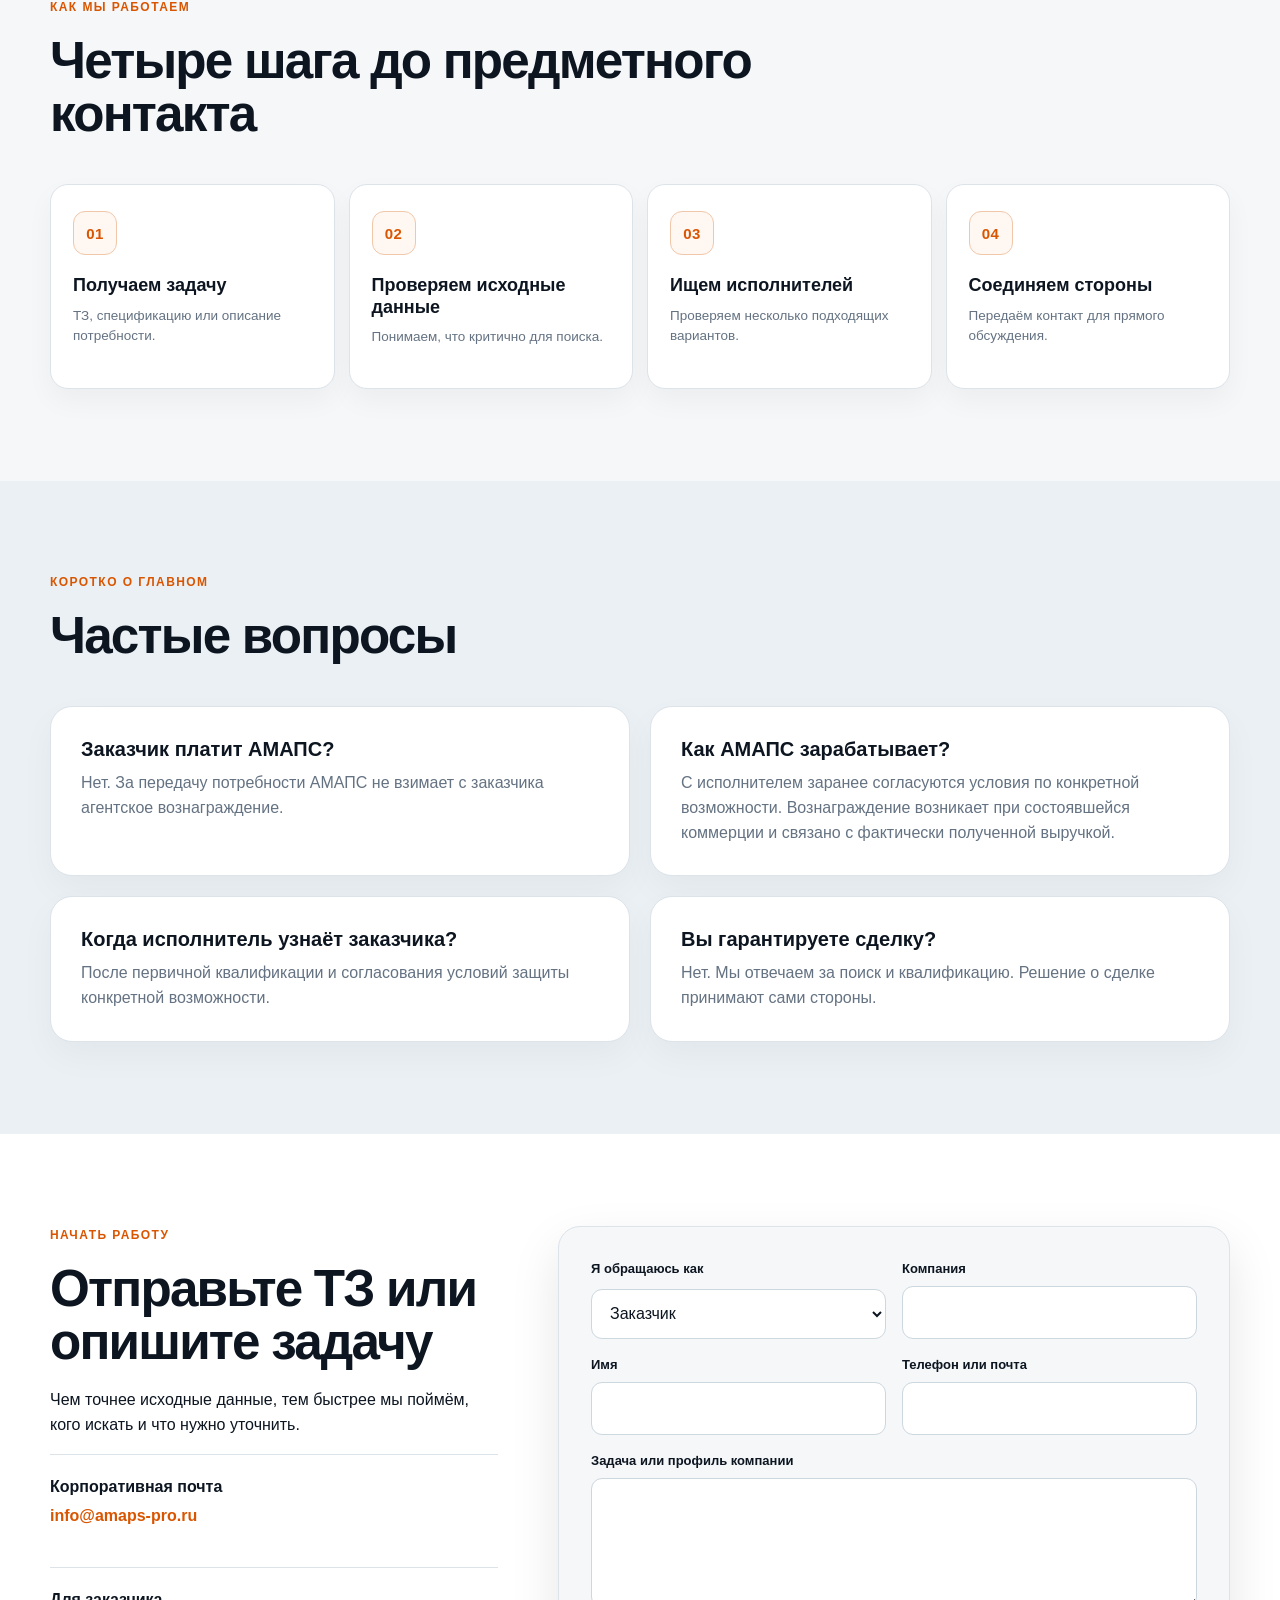
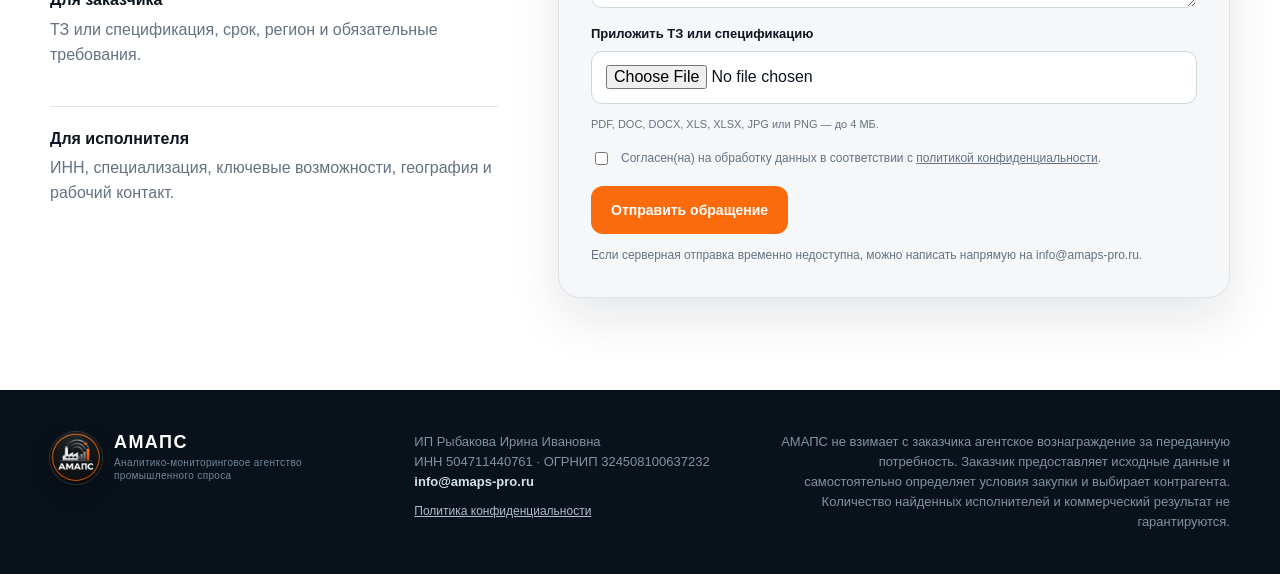
==== commit a8db1e19: "Безопасно сделать кнопку «Отправить ТЗ» оранжевой" ====
--- a/index.html
+++ b/index.html
@@ -1,5 +1,5 @@
 <!DOCTYPE html>
-<html data-amaps-build="conversion-v4-3-server-form-live-2026-10-07" lang="ru">
+<html data-amaps-build="conversion-v4-4-header-orange-safe-2026-10-07" lang="ru">
 <head>
 <meta charset="utf-8"/>
 <meta content="width=device-width, initial-scale=1" name="viewport"/>
@@ -35,6 +35,11 @@
 @media(max-width:760px){.hero-entry-actions{grid-template-columns:1fr;max-width:none}.hero-entry{min-height:64px}.hero-entry-copy strong{font-size:15px}.hero-entry-copy small{font-size:11px}:root{--shell:min(100% - 28px,1180px)}.brand-logo{width:46px;height:46px}.site-header .brand-logo{width:56px;height:56px}.nav-wrap{min-height:68px}.menu-toggle{display:block}.main-nav{display:none;position:absolute;top:68px;left:0;right:0;background:#0c1722;border-top:1px solid rgba(255,255,255,.08);padding:18px 20px 22px;flex-direction:column;align-items:flex-start;gap:0;box-shadow:0 20px 40px rgba(0,0,0,.25)}.main-nav.is-open{display:flex}.main-nav a{width:100%;padding:12px 0;border-bottom:1px solid rgba(255,255,255,.08)}.main-nav .nav-cta{border:0;border-bottom:0;border-radius:0;padding:12px 0;color:#ff9a4d}h1{font-size:42px}h2{font-size:34px}.hero-grid{padding-block:60px}.hero-lead{font-size:18px}.section{padding:68px 0}.trust-grid{grid-template-columns:1fr}.steps{grid-template-columns:1fr}.steps li{min-height:auto}.form-row{grid-template-columns:1fr}.cookie-row{align-items:flex-start;flex-direction:column}.cookie-actions{width:100%}.cookie .btn{flex:1}}
 @media(max-width:420px){h1{font-size:36px}.hero-panel,.card,.form-card,.model-card{padding:24px}.hero-panel strong{font-size:22px}}
 @media(prefers-reduced-motion:reduce){*,*::before,*::after{scroll-behavior:auto!important;transition:none!important}}
+
+/* Цвет главной кнопки в шапке */
+.main-nav .nav-cta{background:var(--accent);border-color:var(--accent);color:#fff}
+.main-nav .nav-cta:hover{background:#e85f00;border-color:#e85f00;color:#fff}
+@media(max-width:760px){.main-nav .nav-cta{background:var(--accent);color:#fff;border-radius:12px;padding:12px 14px;margin-top:10px}}
 </style>
 <link as="image" fetchpriority="high" href="amaps-industrial-hero-20260920-final.webp" rel="preload"/>
 </head>
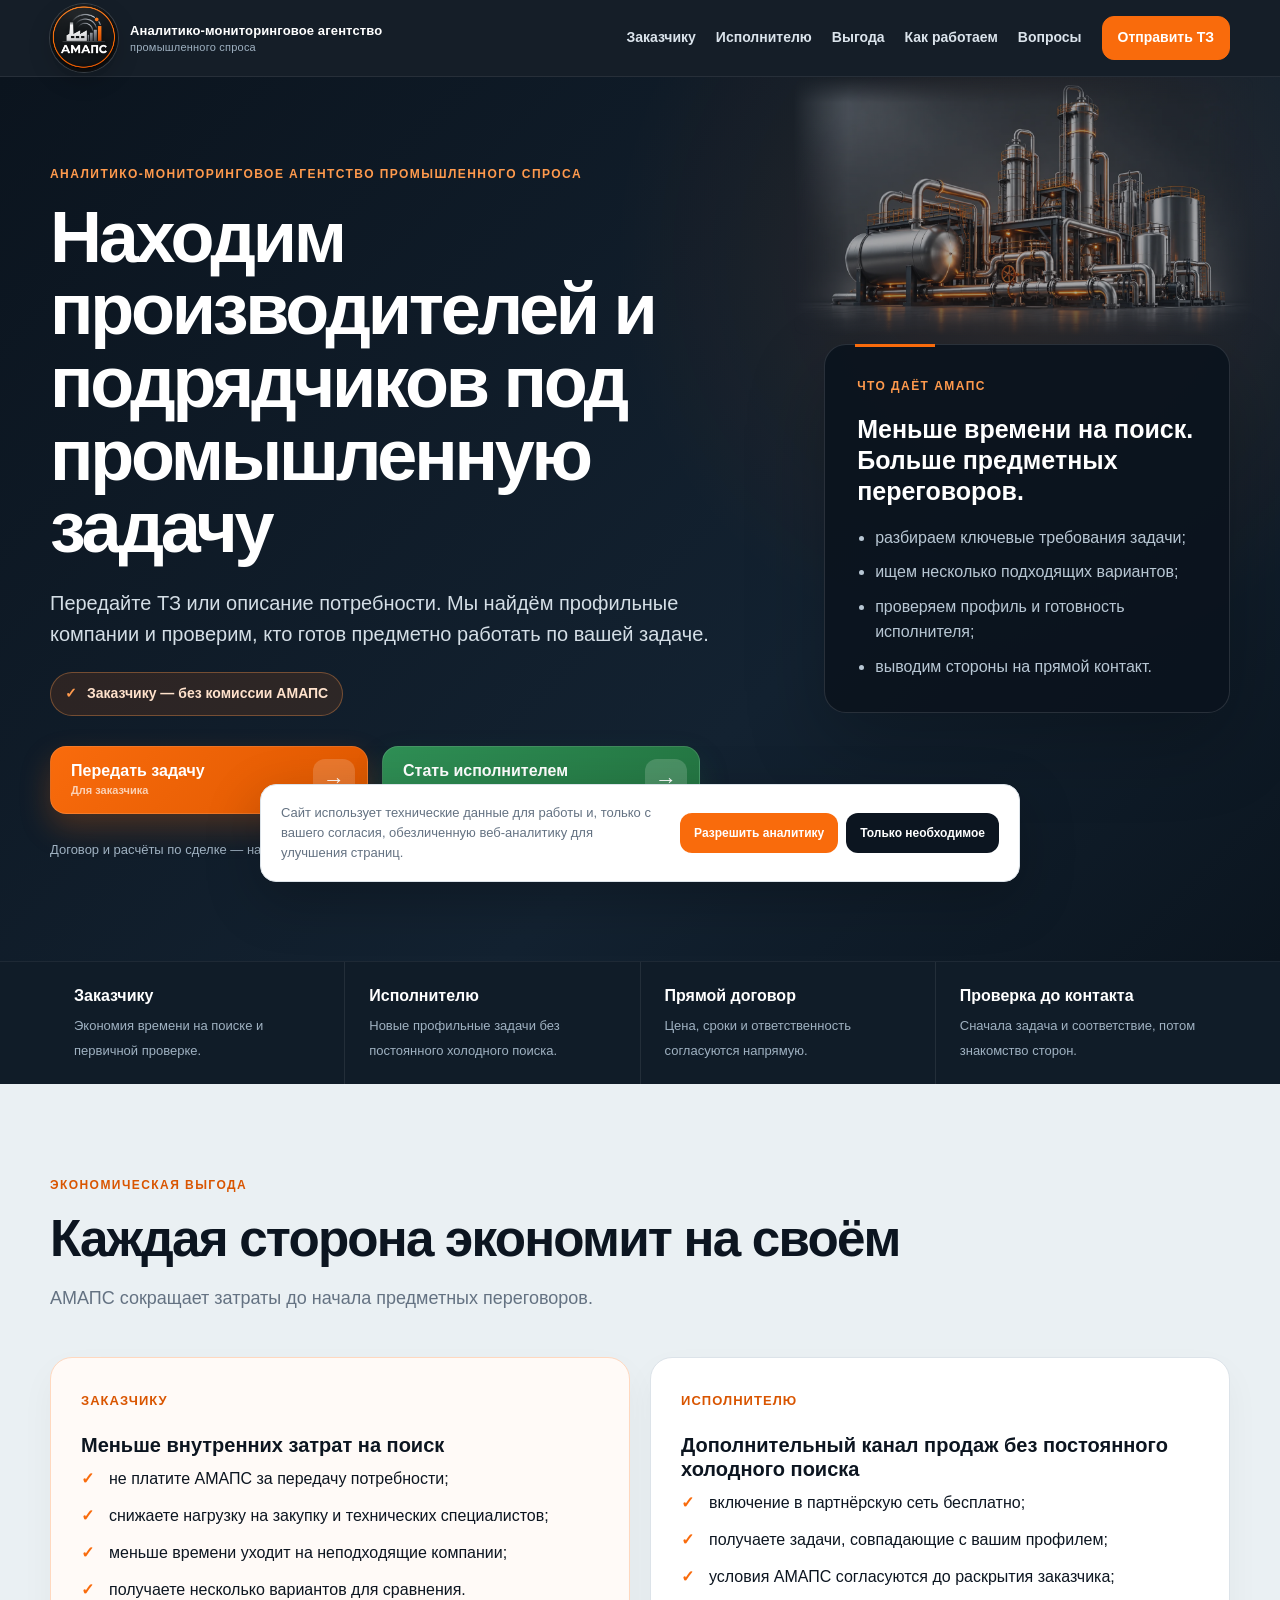
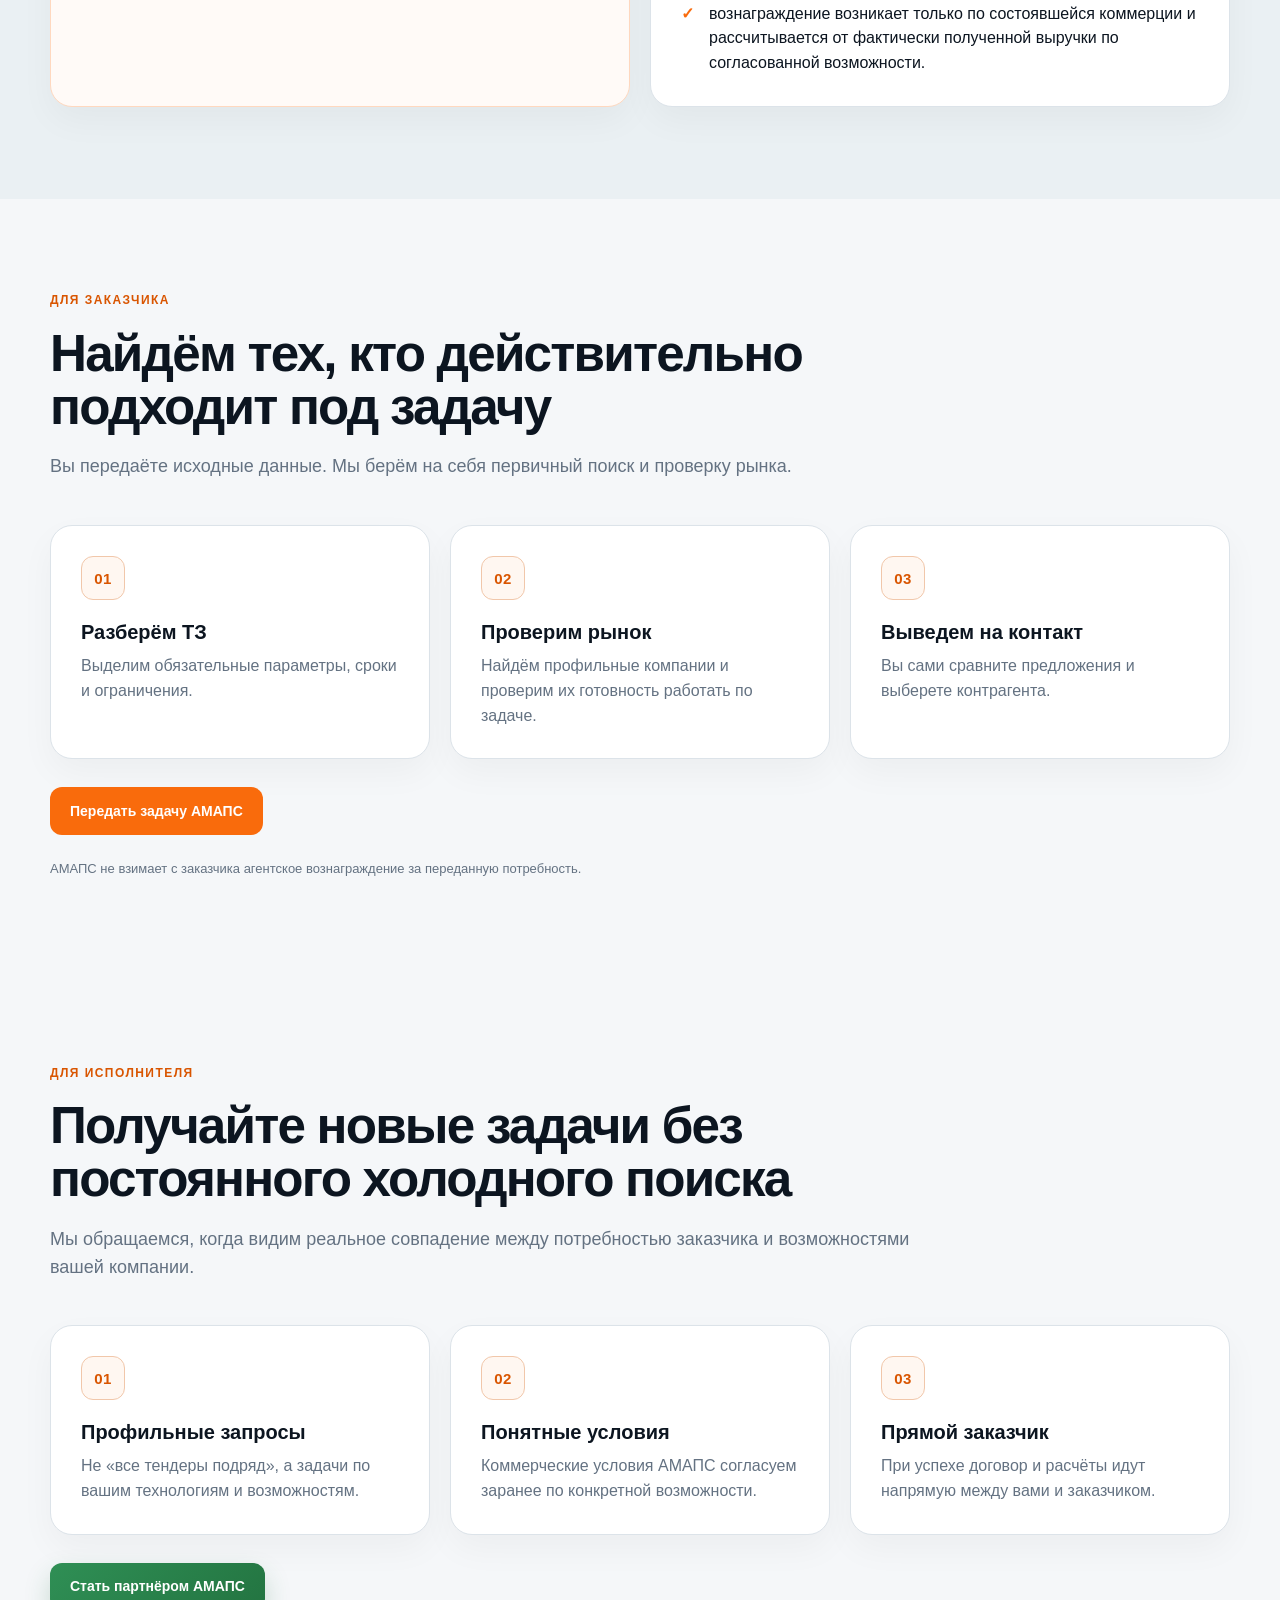
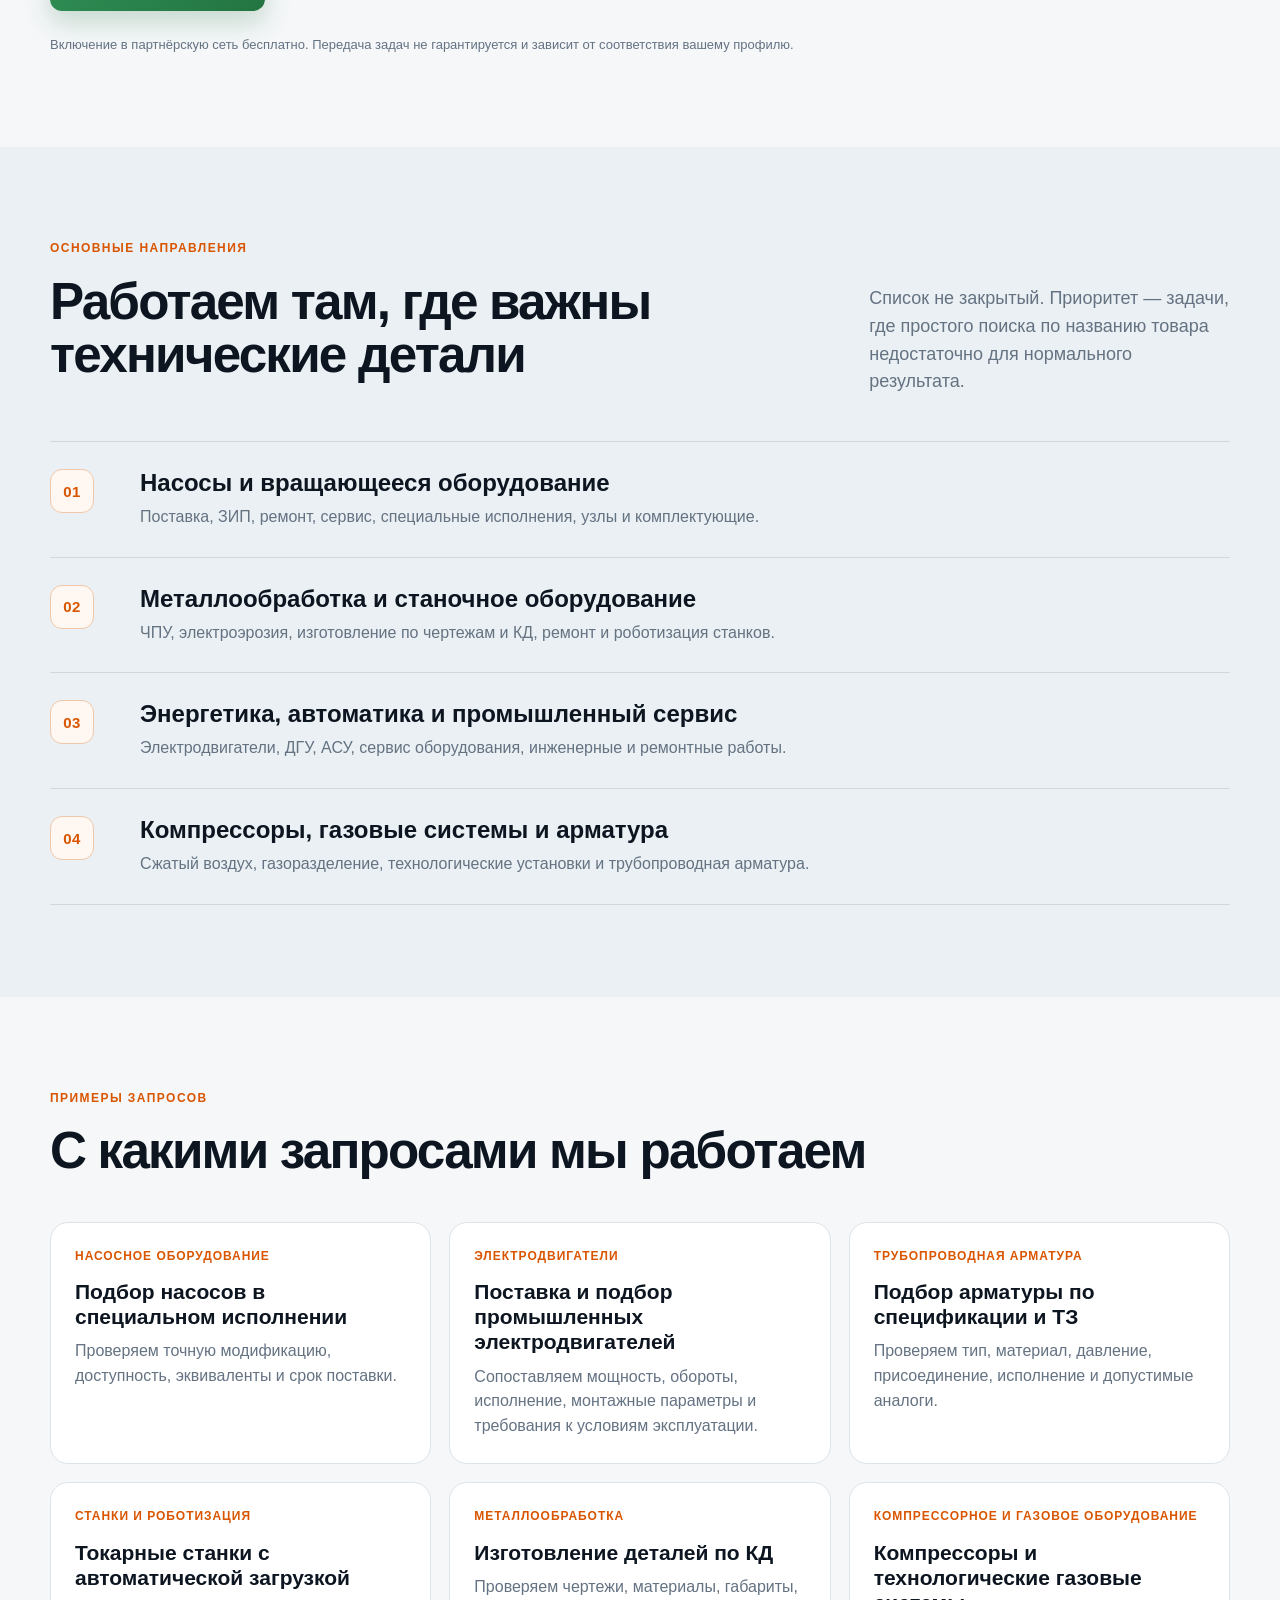
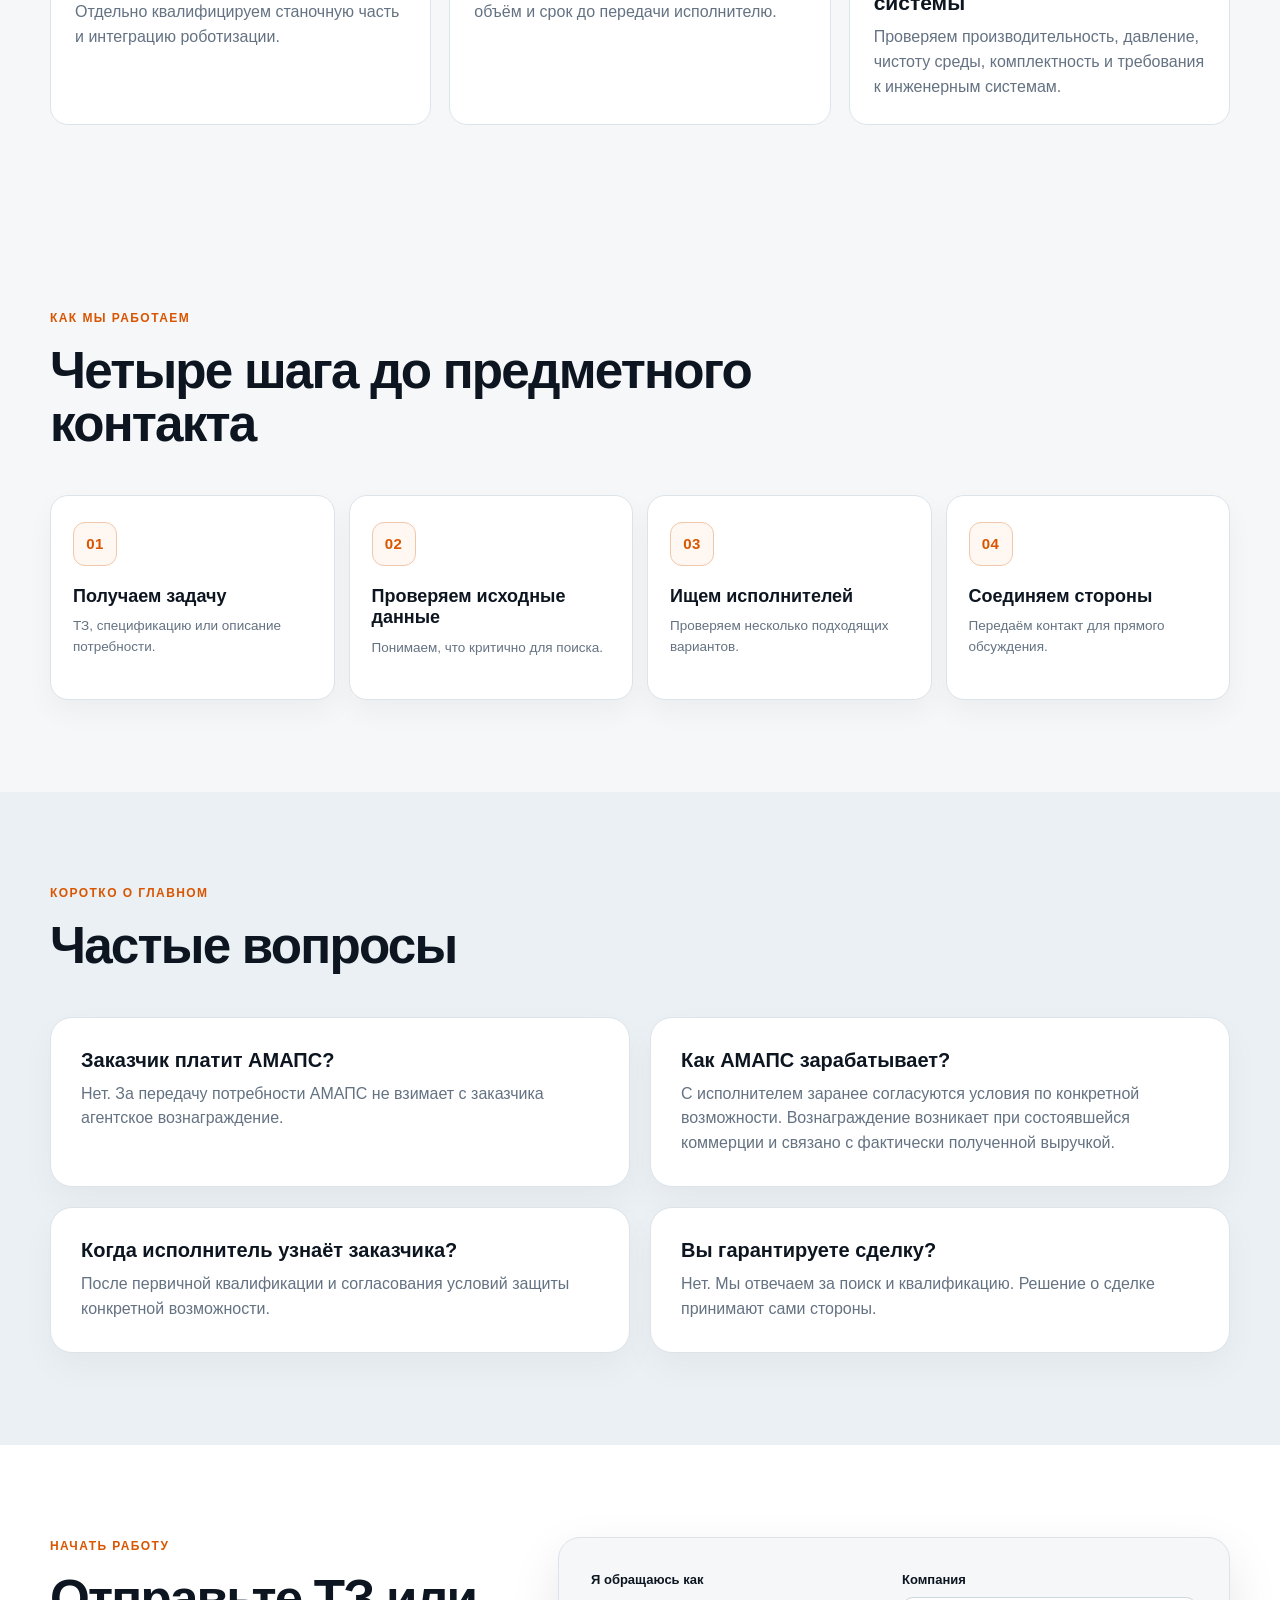
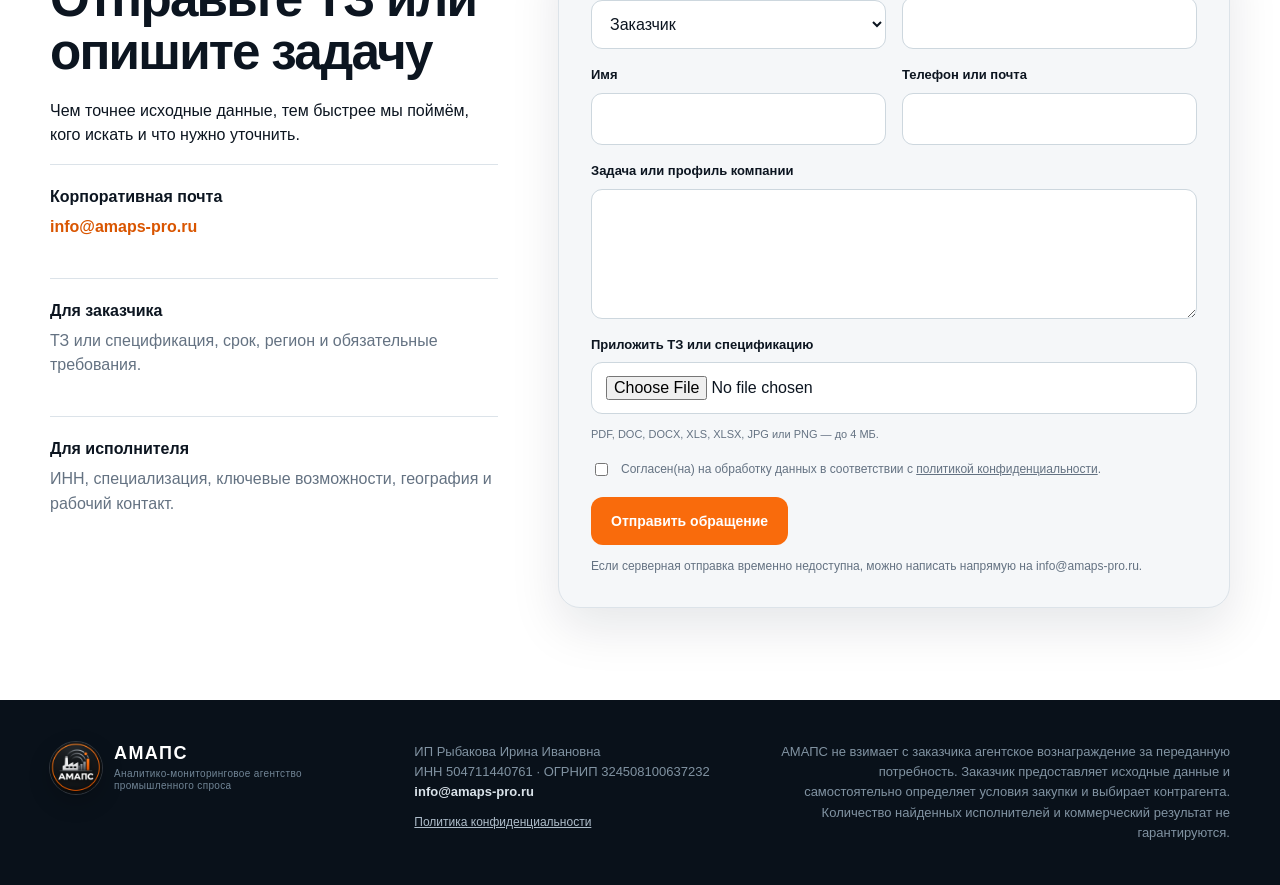
==== commit 56289e56: "Расширить блок примеров запросов до шести направлений" ====
--- a/index.html
+++ b/index.html
@@ -1,5 +1,5 @@
 <!DOCTYPE html>
-<html data-amaps-build="conversion-v4-4-header-orange-safe-2026-10-07" lang="ru">
+<html data-amaps-build="conversion-v4-5-six-examples-2026-10-07" lang="ru">
 <head>
 <meta charset="utf-8"/>
 <meta content="width=device-width, initial-scale=1" name="viewport"/>
@@ -60,7 +60,7 @@
 
 <section class="section" id="executor"><div class="shell"><div class="section-head"><p class="eyebrow">Для исполнителя</p><h2>Получайте новые задачи без постоянного холодного поиска</h2><p>Мы обращаемся, когда видим реальное совпадение между потребностью заказчика и возможностями вашей компании.</p></div><div class="card-grid card-grid-3"><article class="card"><span class="number-badge">01</span><h3>Профильные запросы</h3><p>Не «все тендеры подряд», а задачи по вашим технологиям и возможностям.</p></article><article class="card"><span class="number-badge">02</span><h3>Понятные условия</h3><p>Коммерческие условия АМАПС согласуем заранее по конкретной возможности.</p></article><article class="card"><span class="number-badge">03</span><h3>Прямой заказчик</h3><p>При успехе договор и расчёты идут напрямую между вами и заказчиком.</p></article></div><div class="hero-actions" style="margin-top:28px"><a class="btn btn-success" href="#request" data-request-type="Исполнитель">Стать партнёром АМАПС</a></div><p class="fineprint">Включение в партнёрскую сеть бесплатно. Передача задач не гарантируется и зависит от соответствия вашему профилю.</p></div></section>
 <section aria-labelledby="verticals-title" class="section section-muted"><div class="shell split-head"><div><p class="eyebrow">Основные направления</p><h2 id="verticals-title">Работаем там, где важны технические детали</h2></div><p>Список не закрытый. Приоритет — задачи, где простого поиска по названию товара недостаточно для нормального результата.</p></div><div class="shell vertical-list"><article><span class="number-badge">01</span><div><h3>Насосы и вращающееся оборудование</h3><p>Поставка, ЗИП, ремонт, сервис, специальные исполнения, узлы и комплектующие.</p></div></article><article><span class="number-badge">02</span><div><h3>Металлообработка и станочное оборудование</h3><p>ЧПУ, электроэрозия, изготовление по чертежам и КД, ремонт и роботизация станков.</p></div></article><article><span class="number-badge">03</span><div><h3>Энергетика, автоматика и промышленный сервис</h3><p>Электродвигатели, ДГУ, АСУ, сервис оборудования, инженерные и ремонтные работы.</p></div></article><article><span class="number-badge">04</span><div><h3>Компрессоры, газовые системы и арматура</h3><p>Сжатый воздух, газоразделение, технологические установки и трубопроводная арматура.</p></div></article></div></section>
-<section class="section"><div class="shell"><div class="section-head"><p class="eyebrow">Примеры задач в работе</p><h2>С какими запросами мы работаем</h2></div><div class="examples"><article class="example"><span>Насосное оборудование</span><h3>Подбор насосов в специальном исполнении</h3><p>Проверяем точную модификацию, доступность, эквиваленты и срок поставки.</p></article><article class="example"><span>Станки и роботизация</span><h3>Токарные станки с автоматической загрузкой</h3><p>Отдельно квалифицируем станочную часть и интеграцию роботизации.</p></article><article class="example"><span>Металлообработка</span><h3>Изготовление деталей по КД</h3><p>Проверяем чертежи, материалы, габариты, объём и срок до передачи исполнителю.</p></article></div></div></section>
+<section class="section"><div class="shell"><div class="section-head"><p class="eyebrow">Примеры запросов</p><h2>С какими запросами мы работаем</h2></div><div class="examples"><article class="example"><span>Насосное оборудование</span><h3>Подбор насосов в специальном исполнении</h3><p>Проверяем точную модификацию, доступность, эквиваленты и срок поставки.</p></article><article class="example"><span>Электродвигатели</span><h3>Поставка и подбор промышленных электродвигателей</h3><p>Сопоставляем мощность, обороты, исполнение, монтажные параметры и требования к условиям эксплуатации.</p></article><article class="example"><span>Трубопроводная арматура</span><h3>Подбор арматуры по спецификации и ТЗ</h3><p>Проверяем тип, материал, давление, присоединение, исполнение и допустимые аналоги.</p></article><article class="example"><span>Станки и роботизация</span><h3>Токарные станки с автоматической загрузкой</h3><p>Отдельно квалифицируем станочную часть и интеграцию роботизации.</p></article><article class="example"><span>Металлообработка</span><h3>Изготовление деталей по КД</h3><p>Проверяем чертежи, материалы, габариты, объём и срок до передачи исполнителю.</p></article><article class="example"><span>Компрессорное и газовое оборудование</span><h3>Компрессоры и технологические газовые системы</h3><p>Проверяем производительность, давление, чистоту среды, комплектность и требования к инженерным системам.</p></article></div></div></section>
 <section class="section" id="process"><div class="shell"><div class="section-head compact"><p class="eyebrow">Как мы работаем</p><h2>Четыре шага до предметного контакта</h2></div><ol class="steps"><li><span class="number-badge">01</span><div><h3>Получаем задачу</h3><p>ТЗ, спецификацию или описание потребности.</p></div></li><li><span class="number-badge">02</span><div><h3>Проверяем исходные данные</h3><p>Понимаем, что критично для поиска.</p></div></li><li><span class="number-badge">03</span><div><h3>Ищем исполнителей</h3><p>Проверяем несколько подходящих вариантов.</p></div></li><li><span class="number-badge">04</span><div><h3>Соединяем стороны</h3><p>Передаём контакт для прямого обсуждения.</p></div></li></ol></div></section>
 <section class="section section-muted" id="questions"><div class="shell"><div class="section-head"><p class="eyebrow">Коротко о главном</p><h2>Частые вопросы</h2></div><div class="card-grid card-grid-2"><article class="card"><h3>Заказчик платит АМАПС?</h3><p>Нет. За передачу потребности АМАПС не взимает с заказчика агентское вознаграждение.</p></article><article class="card"><h3>Как АМАПС зарабатывает?</h3><p>С исполнителем заранее согласуются условия по конкретной возможности. Вознаграждение возникает при состоявшейся коммерции и связано с фактически полученной выручкой.</p></article><article class="card"><h3>Когда исполнитель узнаёт заказчика?</h3><p>После первичной квалификации и согласования условий защиты конкретной возможности.</p></article><article class="card"><h3>Вы гарантируете сделку?</h3><p>Нет. Мы отвечаем за поиск и квалификацию. Решение о сделке принимают сами стороны.</p></article></div></div></section><section class="section form-section" id="request"><div class="shell form-grid"><div><p class="eyebrow">Начать работу</p><h2>Отправьте ТЗ или опишите задачу</h2><p class="contact-lead">Чем точнее исходные данные, тем быстрее мы поймём, кого искать и что нужно уточнить.</p><div class="contact-points"><div class="contact-point"><strong>Корпоративная почта</strong><a class="contact-email" href="mailto:info@amaps-pro.ru">info@amaps-pro.ru</a></div><div class="contact-point"><strong>Для заказчика</strong><p>ТЗ или спецификация, срок, регион и обязательные требования.</p></div><div class="contact-point"><strong>Для исполнителя</strong><p>ИНН, специализация, ключевые возможности, география и рабочий контакт.</p></div></div></div><form class="form-card" id="request-form" enctype="multipart/form-data"><div class="form-row"><div class="field"><label for="role">Я обращаюсь как</label><select id="role" name="role" required><option value="Заказчик">Заказчик</option><option value="Исполнитель">Исполнитель</option></select></div><div class="field"><label for="company">Компания</label><input id="company" name="company" autocomplete="organization" maxlength="180" required/></div></div><div class="form-row"><div class="field"><label for="name">Имя</label><input id="name" name="name" autocomplete="name" maxlength="120" required/></div><div class="field"><label for="contact">Телефон или почта</label><input id="contact" name="contact" maxlength="180" required/></div></div><div class="field"><label for="task">Задача или профиль компании</label><textarea id="task" name="task" maxlength="5000" required></textarea></div><div class="field"><label for="attachment">Приложить ТЗ или спецификацию</label><input id="attachment" name="attachment" type="file" accept=".pdf,.doc,.docx,.xls,.xlsx,.jpg,.jpeg,.png"/><span class="file-note">PDF, DOC, DOCX, XLS, XLSX, JPG или PNG — до 4 МБ.</span></div><div class="hp-field" aria-hidden="true"><label for="website">Сайт</label><input id="website" name="website" tabindex="-1" autocomplete="off"/></div><label class="consent"><input id="consent" type="checkbox" required/><span>Согласен(на) на обработку данных в соответствии с <a href="privacy.html" target="_blank" rel="noopener">политикой конфиденциальности</a>.</span></label><button class="btn btn-primary" id="request-submit" type="submit">Отправить обращение</button><div class="form-status" id="form-status" role="status" aria-live="polite"></div><p class="form-hint" id="form-hint">Если серверная отправка временно недоступна, можно написать напрямую на info@amaps-pro.ru.</p></form></div></section>
 </main>
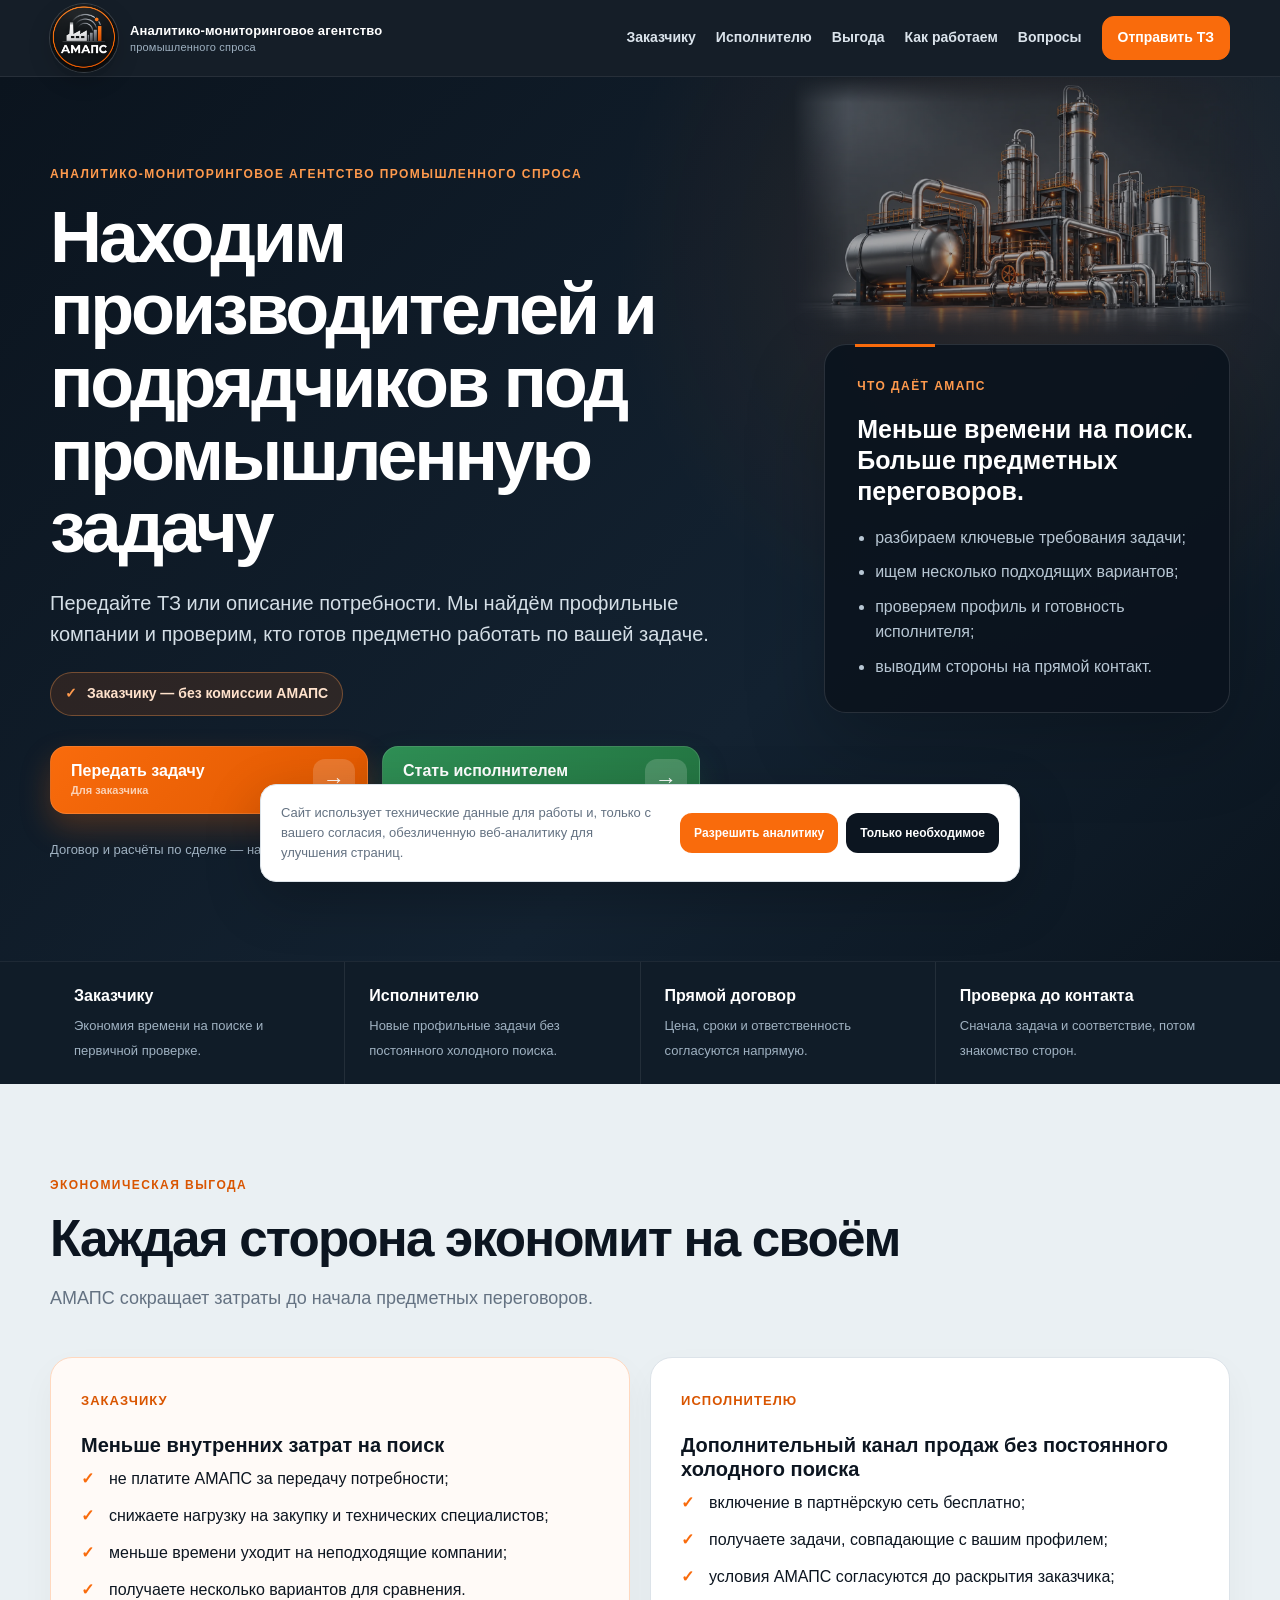
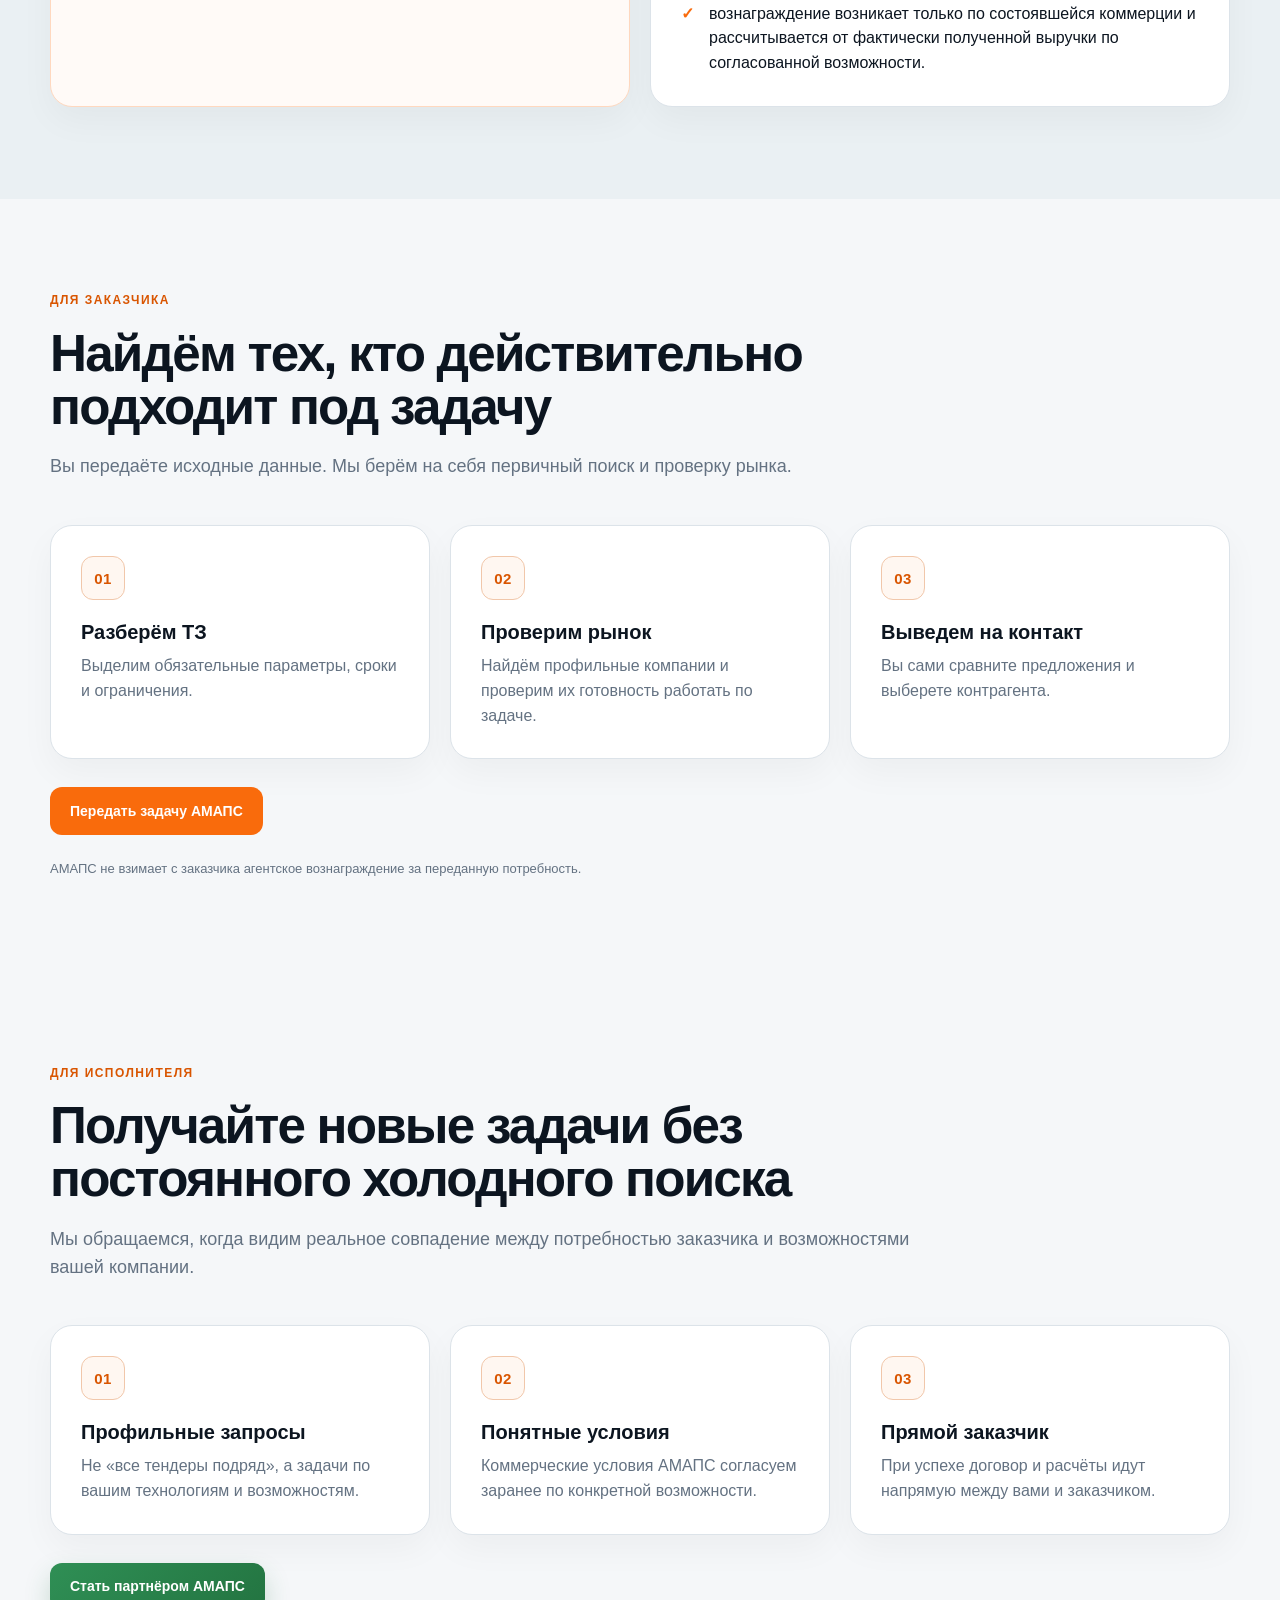
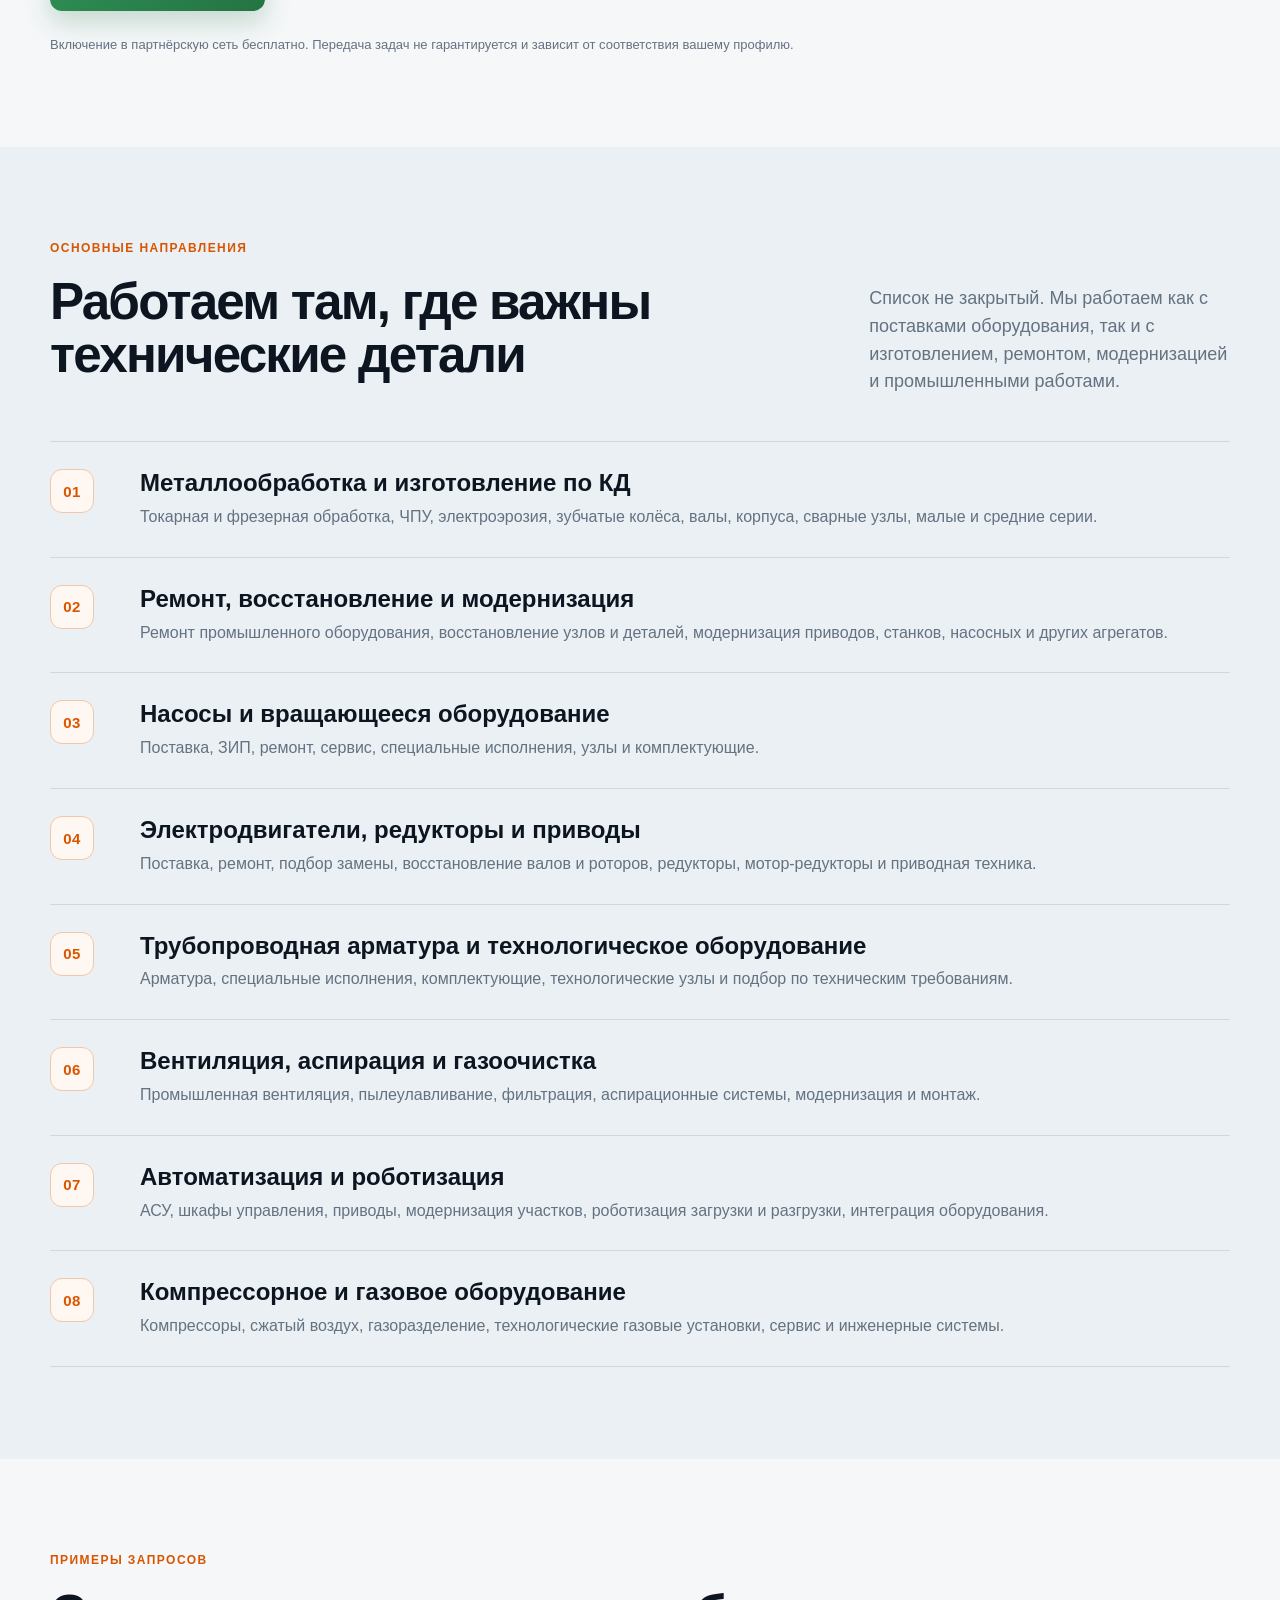
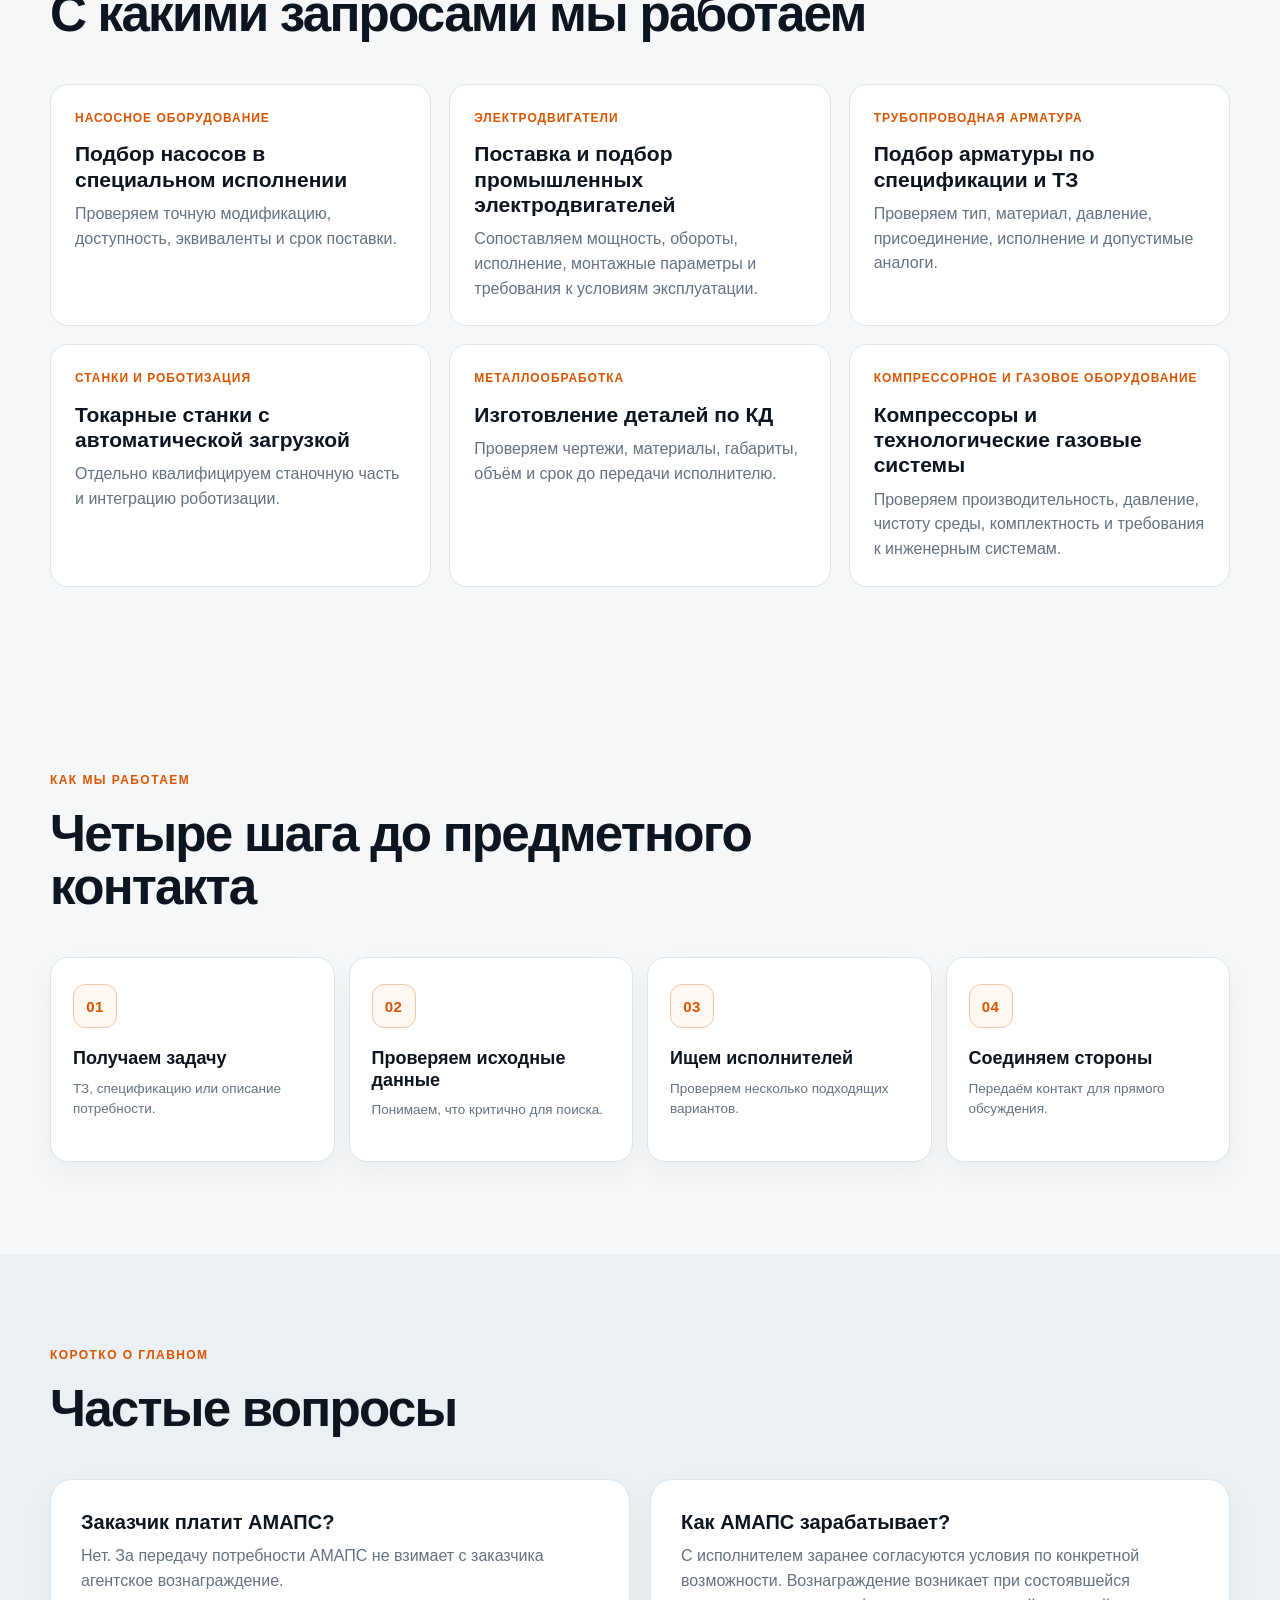
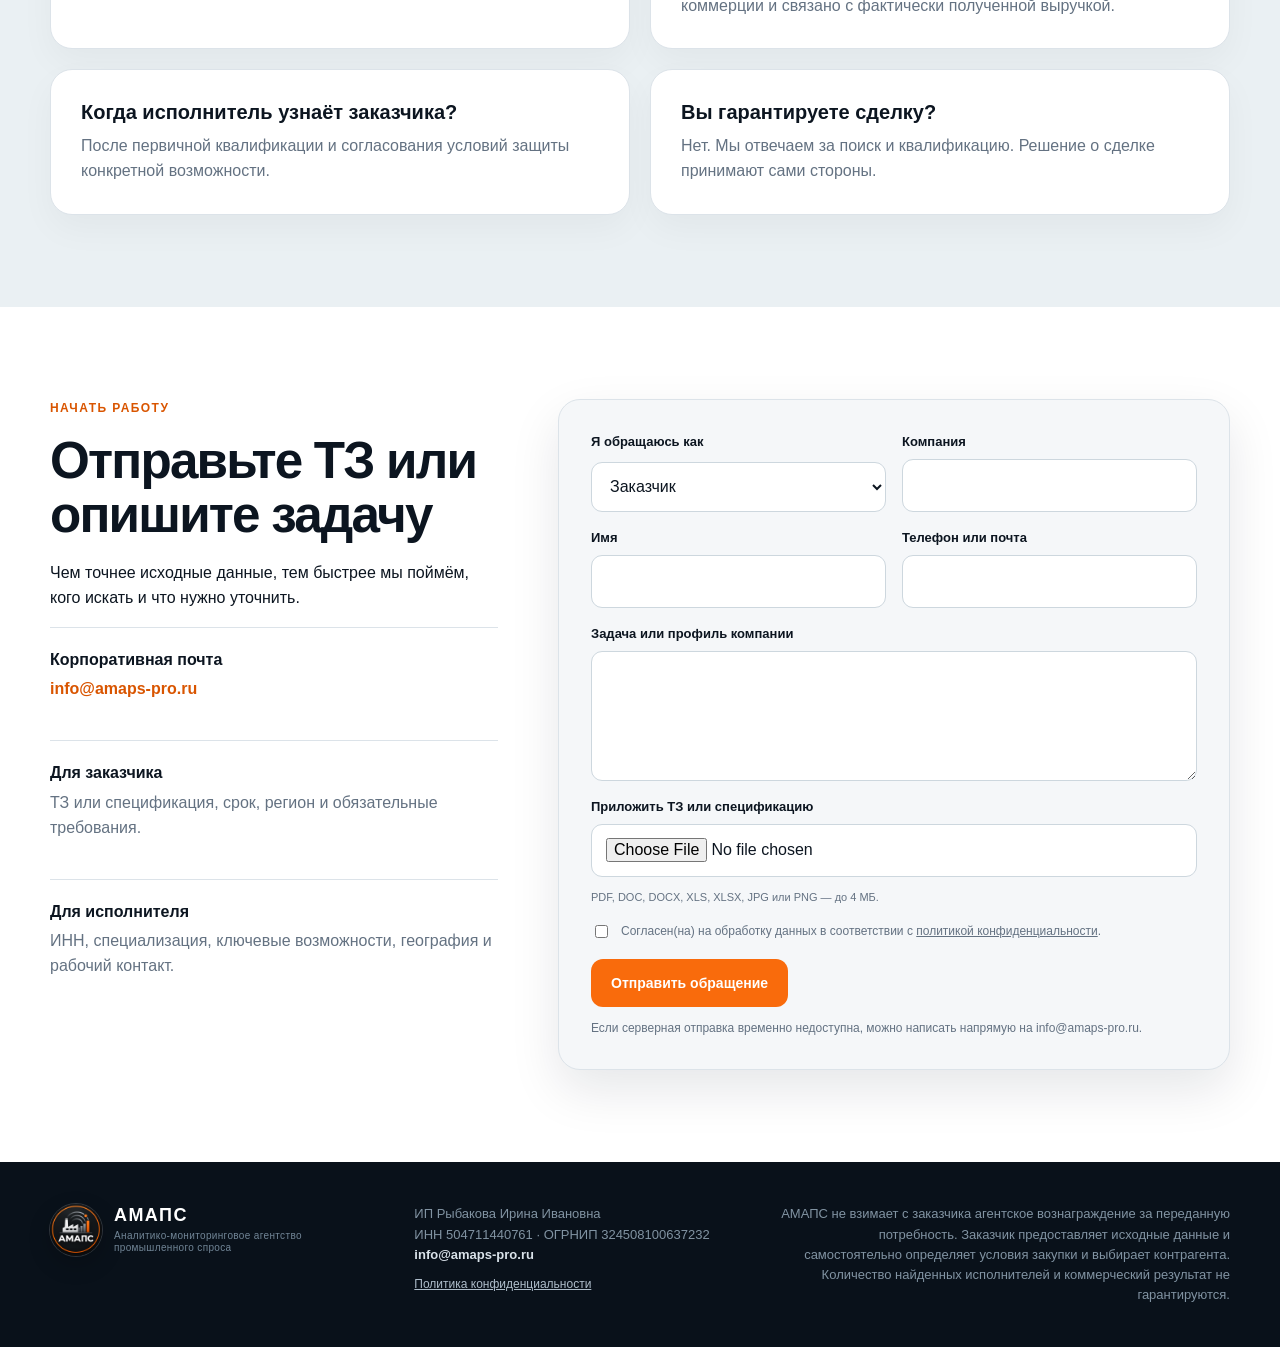
==== commit c920850c: "Расширить направления АМАПС без удаления прежних сфер" ====
--- a/index.html
+++ b/index.html
@@ -1,5 +1,5 @@
 <!DOCTYPE html>
-<html data-amaps-build="conversion-v4-5-six-examples-2026-10-07" lang="ru">
+<html data-amaps-build="conversion-v4-6-expanded-directions-2026-10-07" lang="ru">
 <head>
 <meta charset="utf-8"/>
 <meta content="width=device-width, initial-scale=1" name="viewport"/>
@@ -59,7 +59,7 @@
 <section class="section section-muted" id="economics"><div class="shell"><div class="section-head"><p class="eyebrow">Экономическая выгода</p><h2>Каждая сторона экономит на своём</h2><p>АМАПС сокращает затраты до начала предметных переговоров.</p></div><div class="card-grid card-grid-2"><article class="card accent-card"><span class="card-no">ЗАКАЗЧИКУ</span><h3>Меньше внутренних затрат на поиск</h3><ul class="check-list"><li>не платите АМАПС за передачу потребности;</li><li>снижаете нагрузку на закупку и технических специалистов;</li><li>меньше времени уходит на неподходящие компании;</li><li>получаете несколько вариантов для сравнения.</li></ul></article><article class="card"><span class="card-no">ИСПОЛНИТЕЛЮ</span><h3>Дополнительный канал продаж без постоянного холодного поиска</h3><ul class="check-list"><li>включение в партнёрскую сеть бесплатно;</li><li>получаете задачи, совпадающие с вашим профилем;</li><li>условия АМАПС согласуются до раскрытия заказчика;</li><li>вознаграждение возникает только по состоявшейся коммерции и рассчитывается от фактически полученной выручки по согласованной возможности.</li></ul></article></div></div></section><section class="section" id="customer"><div class="shell"><div class="section-head"><p class="eyebrow">Для заказчика</p><h2>Найдём тех, кто действительно подходит под задачу</h2><p>Вы передаёте исходные данные. Мы берём на себя первичный поиск и проверку рынка.</p></div><div class="card-grid card-grid-3"><article class="card"><span class="number-badge">01</span><h3>Разберём ТЗ</h3><p>Выделим обязательные параметры, сроки и ограничения.</p></article><article class="card"><span class="number-badge">02</span><h3>Проверим рынок</h3><p>Найдём профильные компании и проверим их готовность работать по задаче.</p></article><article class="card"><span class="number-badge">03</span><h3>Выведем на контакт</h3><p>Вы сами сравните предложения и выберете контрагента.</p></article></div><div class="hero-actions" style="margin-top:28px"><a class="btn btn-primary" href="#request" data-request-type="Заказчик">Передать задачу АМАПС</a></div><p class="fineprint">АМАПС не взимает с заказчика агентское вознаграждение за переданную потребность.</p></div></section>
 
 <section class="section" id="executor"><div class="shell"><div class="section-head"><p class="eyebrow">Для исполнителя</p><h2>Получайте новые задачи без постоянного холодного поиска</h2><p>Мы обращаемся, когда видим реальное совпадение между потребностью заказчика и возможностями вашей компании.</p></div><div class="card-grid card-grid-3"><article class="card"><span class="number-badge">01</span><h3>Профильные запросы</h3><p>Не «все тендеры подряд», а задачи по вашим технологиям и возможностям.</p></article><article class="card"><span class="number-badge">02</span><h3>Понятные условия</h3><p>Коммерческие условия АМАПС согласуем заранее по конкретной возможности.</p></article><article class="card"><span class="number-badge">03</span><h3>Прямой заказчик</h3><p>При успехе договор и расчёты идут напрямую между вами и заказчиком.</p></article></div><div class="hero-actions" style="margin-top:28px"><a class="btn btn-success" href="#request" data-request-type="Исполнитель">Стать партнёром АМАПС</a></div><p class="fineprint">Включение в партнёрскую сеть бесплатно. Передача задач не гарантируется и зависит от соответствия вашему профилю.</p></div></section>
-<section aria-labelledby="verticals-title" class="section section-muted"><div class="shell split-head"><div><p class="eyebrow">Основные направления</p><h2 id="verticals-title">Работаем там, где важны технические детали</h2></div><p>Список не закрытый. Приоритет — задачи, где простого поиска по названию товара недостаточно для нормального результата.</p></div><div class="shell vertical-list"><article><span class="number-badge">01</span><div><h3>Насосы и вращающееся оборудование</h3><p>Поставка, ЗИП, ремонт, сервис, специальные исполнения, узлы и комплектующие.</p></div></article><article><span class="number-badge">02</span><div><h3>Металлообработка и станочное оборудование</h3><p>ЧПУ, электроэрозия, изготовление по чертежам и КД, ремонт и роботизация станков.</p></div></article><article><span class="number-badge">03</span><div><h3>Энергетика, автоматика и промышленный сервис</h3><p>Электродвигатели, ДГУ, АСУ, сервис оборудования, инженерные и ремонтные работы.</p></div></article><article><span class="number-badge">04</span><div><h3>Компрессоры, газовые системы и арматура</h3><p>Сжатый воздух, газоразделение, технологические установки и трубопроводная арматура.</p></div></article></div></section>
+<section aria-labelledby="verticals-title" class="section section-muted"><div class="shell split-head"><div><p class="eyebrow">Основные направления</p><h2 id="verticals-title">Работаем там, где важны технические детали</h2></div><p>Список не закрытый. Мы работаем как с поставками оборудования, так и с изготовлением, ремонтом, модернизацией и промышленными работами.</p></div><div class="shell vertical-list"><article><span class="number-badge">01</span><div><h3>Металлообработка и изготовление по КД</h3><p>Токарная и фрезерная обработка, ЧПУ, электроэрозия, зубчатые колёса, валы, корпуса, сварные узлы, малые и средние серии.</p></div></article><article><span class="number-badge">02</span><div><h3>Ремонт, восстановление и модернизация</h3><p>Ремонт промышленного оборудования, восстановление узлов и деталей, модернизация приводов, станков, насосных и других агрегатов.</p></div></article><article><span class="number-badge">03</span><div><h3>Насосы и вращающееся оборудование</h3><p>Поставка, ЗИП, ремонт, сервис, специальные исполнения, узлы и комплектующие.</p></div></article><article><span class="number-badge">04</span><div><h3>Электродвигатели, редукторы и приводы</h3><p>Поставка, ремонт, подбор замены, восстановление валов и роторов, редукторы, мотор-редукторы и приводная техника.</p></div></article><article><span class="number-badge">05</span><div><h3>Трубопроводная арматура и технологическое оборудование</h3><p>Арматура, специальные исполнения, комплектующие, технологические узлы и подбор по техническим требованиям.</p></div></article><article><span class="number-badge">06</span><div><h3>Вентиляция, аспирация и газоочистка</h3><p>Промышленная вентиляция, пылеулавливание, фильтрация, аспирационные системы, модернизация и монтаж.</p></div></article><article><span class="number-badge">07</span><div><h3>Автоматизация и роботизация</h3><p>АСУ, шкафы управления, приводы, модернизация участков, роботизация загрузки и разгрузки, интеграция оборудования.</p></div></article><article><span class="number-badge">08</span><div><h3>Компрессорное и газовое оборудование</h3><p>Компрессоры, сжатый воздух, газоразделение, технологические газовые установки, сервис и инженерные системы.</p></div></article></div></section>
 <section class="section"><div class="shell"><div class="section-head"><p class="eyebrow">Примеры запросов</p><h2>С какими запросами мы работаем</h2></div><div class="examples"><article class="example"><span>Насосное оборудование</span><h3>Подбор насосов в специальном исполнении</h3><p>Проверяем точную модификацию, доступность, эквиваленты и срок поставки.</p></article><article class="example"><span>Электродвигатели</span><h3>Поставка и подбор промышленных электродвигателей</h3><p>Сопоставляем мощность, обороты, исполнение, монтажные параметры и требования к условиям эксплуатации.</p></article><article class="example"><span>Трубопроводная арматура</span><h3>Подбор арматуры по спецификации и ТЗ</h3><p>Проверяем тип, материал, давление, присоединение, исполнение и допустимые аналоги.</p></article><article class="example"><span>Станки и роботизация</span><h3>Токарные станки с автоматической загрузкой</h3><p>Отдельно квалифицируем станочную часть и интеграцию роботизации.</p></article><article class="example"><span>Металлообработка</span><h3>Изготовление деталей по КД</h3><p>Проверяем чертежи, материалы, габариты, объём и срок до передачи исполнителю.</p></article><article class="example"><span>Компрессорное и газовое оборудование</span><h3>Компрессоры и технологические газовые системы</h3><p>Проверяем производительность, давление, чистоту среды, комплектность и требования к инженерным системам.</p></article></div></div></section>
 <section class="section" id="process"><div class="shell"><div class="section-head compact"><p class="eyebrow">Как мы работаем</p><h2>Четыре шага до предметного контакта</h2></div><ol class="steps"><li><span class="number-badge">01</span><div><h3>Получаем задачу</h3><p>ТЗ, спецификацию или описание потребности.</p></div></li><li><span class="number-badge">02</span><div><h3>Проверяем исходные данные</h3><p>Понимаем, что критично для поиска.</p></div></li><li><span class="number-badge">03</span><div><h3>Ищем исполнителей</h3><p>Проверяем несколько подходящих вариантов.</p></div></li><li><span class="number-badge">04</span><div><h3>Соединяем стороны</h3><p>Передаём контакт для прямого обсуждения.</p></div></li></ol></div></section>
 <section class="section section-muted" id="questions"><div class="shell"><div class="section-head"><p class="eyebrow">Коротко о главном</p><h2>Частые вопросы</h2></div><div class="card-grid card-grid-2"><article class="card"><h3>Заказчик платит АМАПС?</h3><p>Нет. За передачу потребности АМАПС не взимает с заказчика агентское вознаграждение.</p></article><article class="card"><h3>Как АМАПС зарабатывает?</h3><p>С исполнителем заранее согласуются условия по конкретной возможности. Вознаграждение возникает при состоявшейся коммерции и связано с фактически полученной выручкой.</p></article><article class="card"><h3>Когда исполнитель узнаёт заказчика?</h3><p>После первичной квалификации и согласования условий защиты конкретной возможности.</p></article><article class="card"><h3>Вы гарантируете сделку?</h3><p>Нет. Мы отвечаем за поиск и квалификацию. Решение о сделке принимают сами стороны.</p></article></div></div></section><section class="section form-section" id="request"><div class="shell form-grid"><div><p class="eyebrow">Начать работу</p><h2>Отправьте ТЗ или опишите задачу</h2><p class="contact-lead">Чем точнее исходные данные, тем быстрее мы поймём, кого искать и что нужно уточнить.</p><div class="contact-points"><div class="contact-point"><strong>Корпоративная почта</strong><a class="contact-email" href="mailto:info@amaps-pro.ru">info@amaps-pro.ru</a></div><div class="contact-point"><strong>Для заказчика</strong><p>ТЗ или спецификация, срок, регион и обязательные требования.</p></div><div class="contact-point"><strong>Для исполнителя</strong><p>ИНН, специализация, ключевые возможности, география и рабочий контакт.</p></div></div></div><form class="form-card" id="request-form" enctype="multipart/form-data"><div class="form-row"><div class="field"><label for="role">Я обращаюсь как</label><select id="role" name="role" required><option value="Заказчик">Заказчик</option><option value="Исполнитель">Исполнитель</option></select></div><div class="field"><label for="company">Компания</label><input id="company" name="company" autocomplete="organization" maxlength="180" required/></div></div><div class="form-row"><div class="field"><label for="name">Имя</label><input id="name" name="name" autocomplete="name" maxlength="120" required/></div><div class="field"><label for="contact">Телефон или почта</label><input id="contact" name="contact" maxlength="180" required/></div></div><div class="field"><label for="task">Задача или профиль компании</label><textarea id="task" name="task" maxlength="5000" required></textarea></div><div class="field"><label for="attachment">Приложить ТЗ или спецификацию</label><input id="attachment" name="attachment" type="file" accept=".pdf,.doc,.docx,.xls,.xlsx,.jpg,.jpeg,.png"/><span class="file-note">PDF, DOC, DOCX, XLS, XLSX, JPG или PNG — до 4 МБ.</span></div><div class="hp-field" aria-hidden="true"><label for="website">Сайт</label><input id="website" name="website" tabindex="-1" autocomplete="off"/></div><label class="consent"><input id="consent" type="checkbox" required/><span>Согласен(на) на обработку данных в соответствии с <a href="privacy.html" target="_blank" rel="noopener">политикой конфиденциальности</a>.</span></label><button class="btn btn-primary" id="request-submit" type="submit">Отправить обращение</button><div class="form-status" id="form-status" role="status" aria-live="polite"></div><p class="form-hint" id="form-hint">Если серверная отправка временно недоступна, можно написать напрямую на info@amaps-pro.ru.</p></form></div></section>
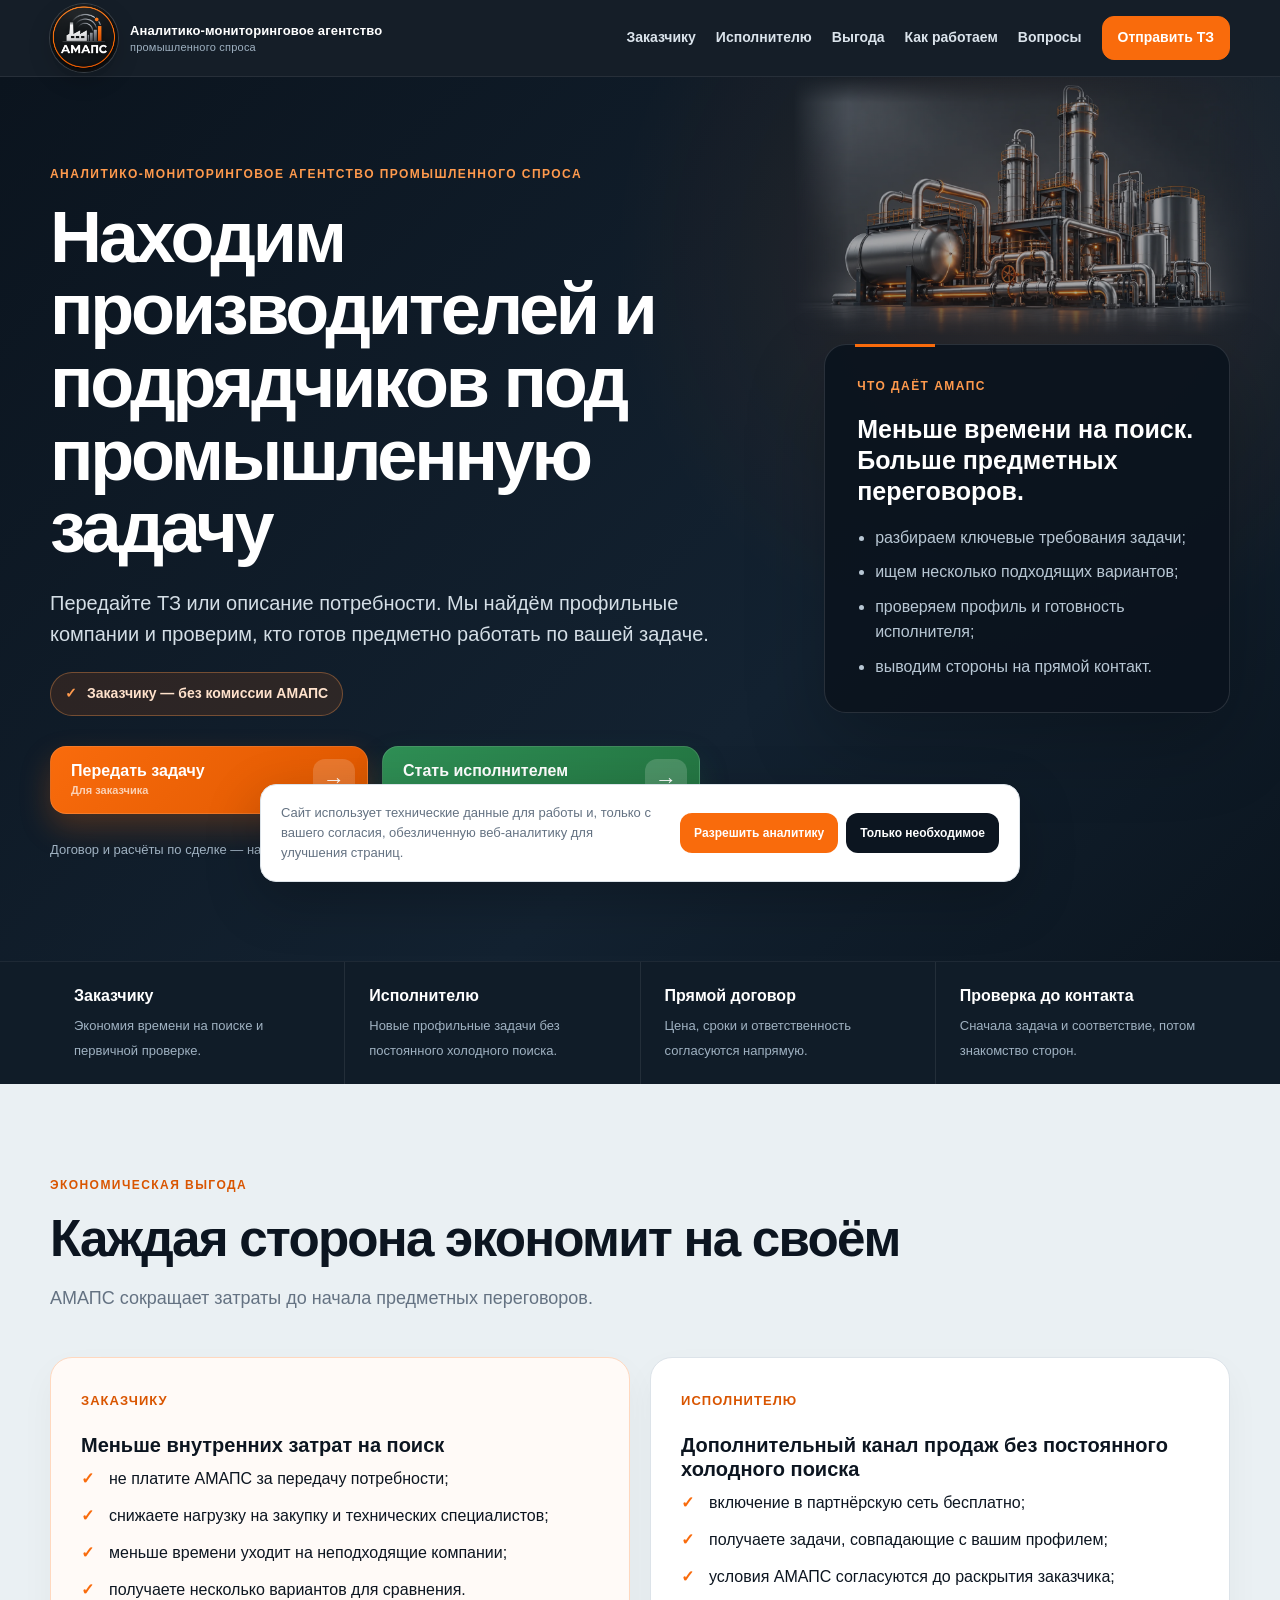
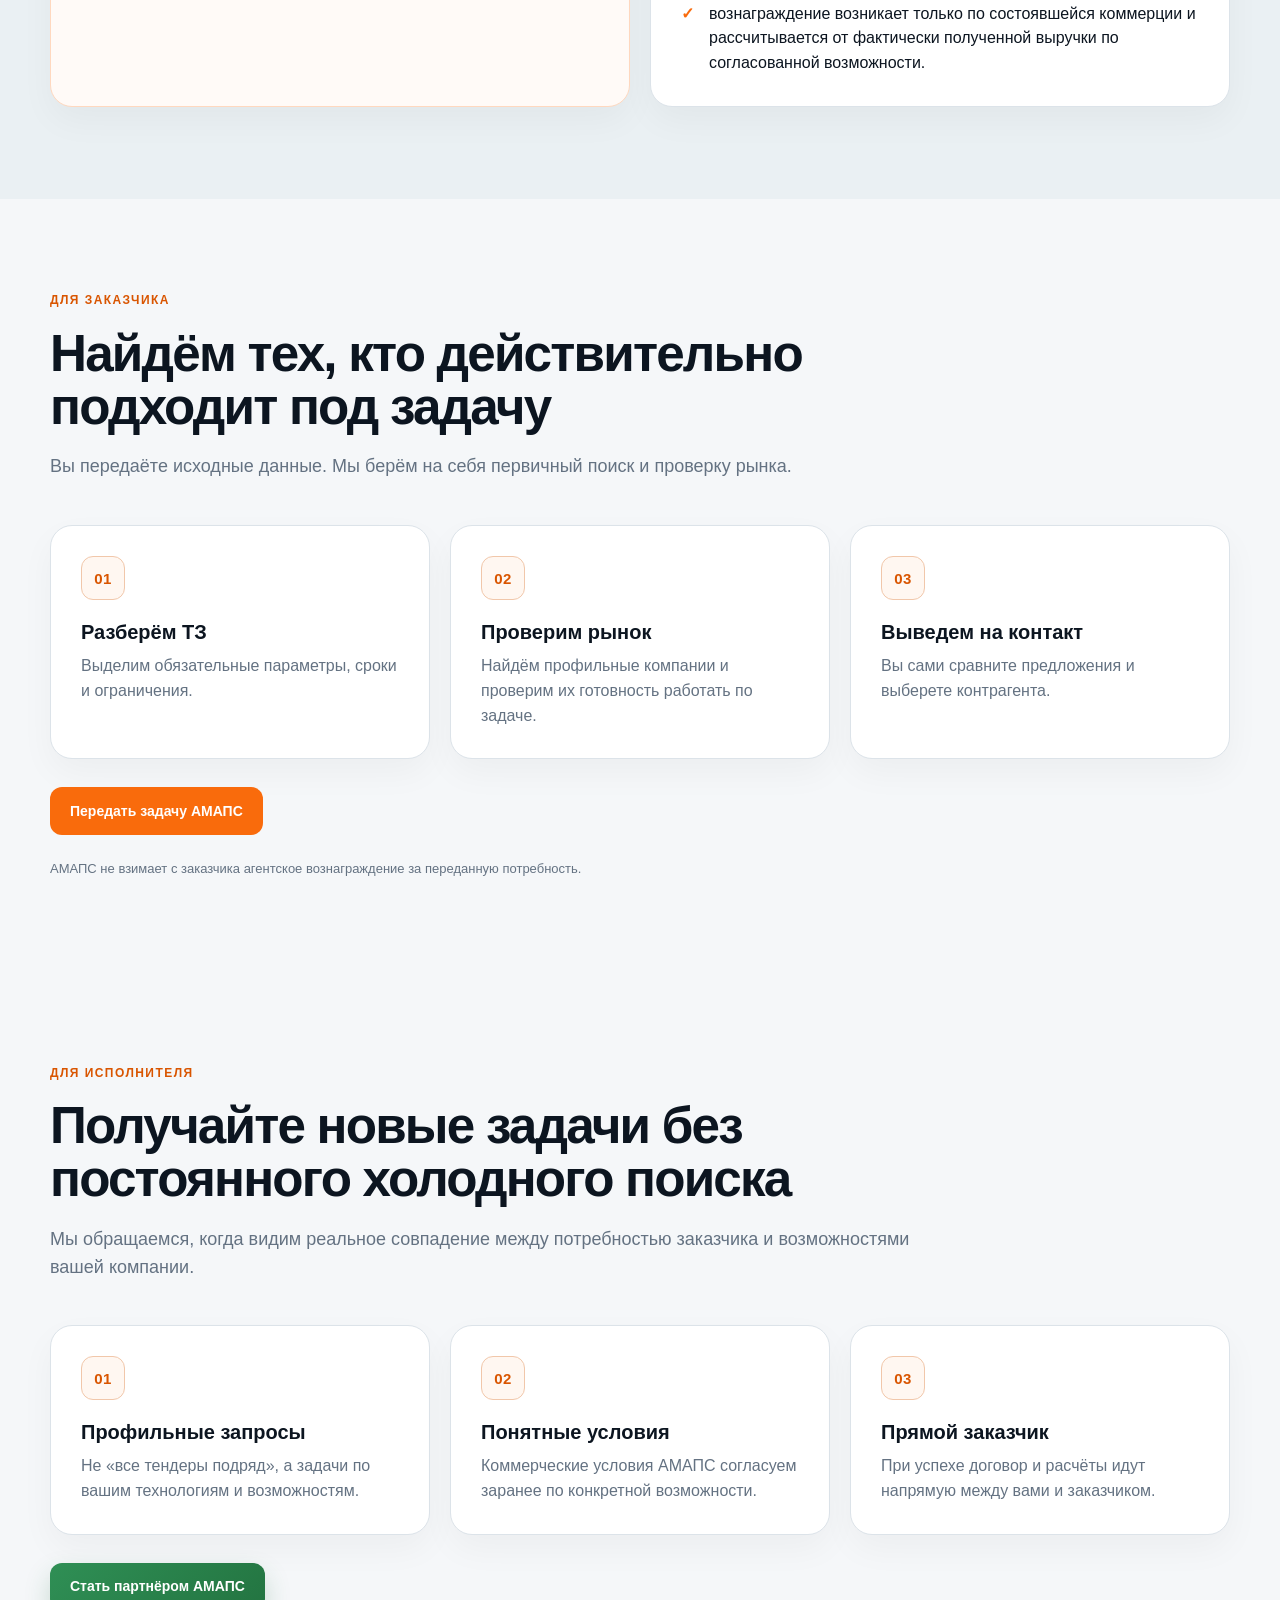
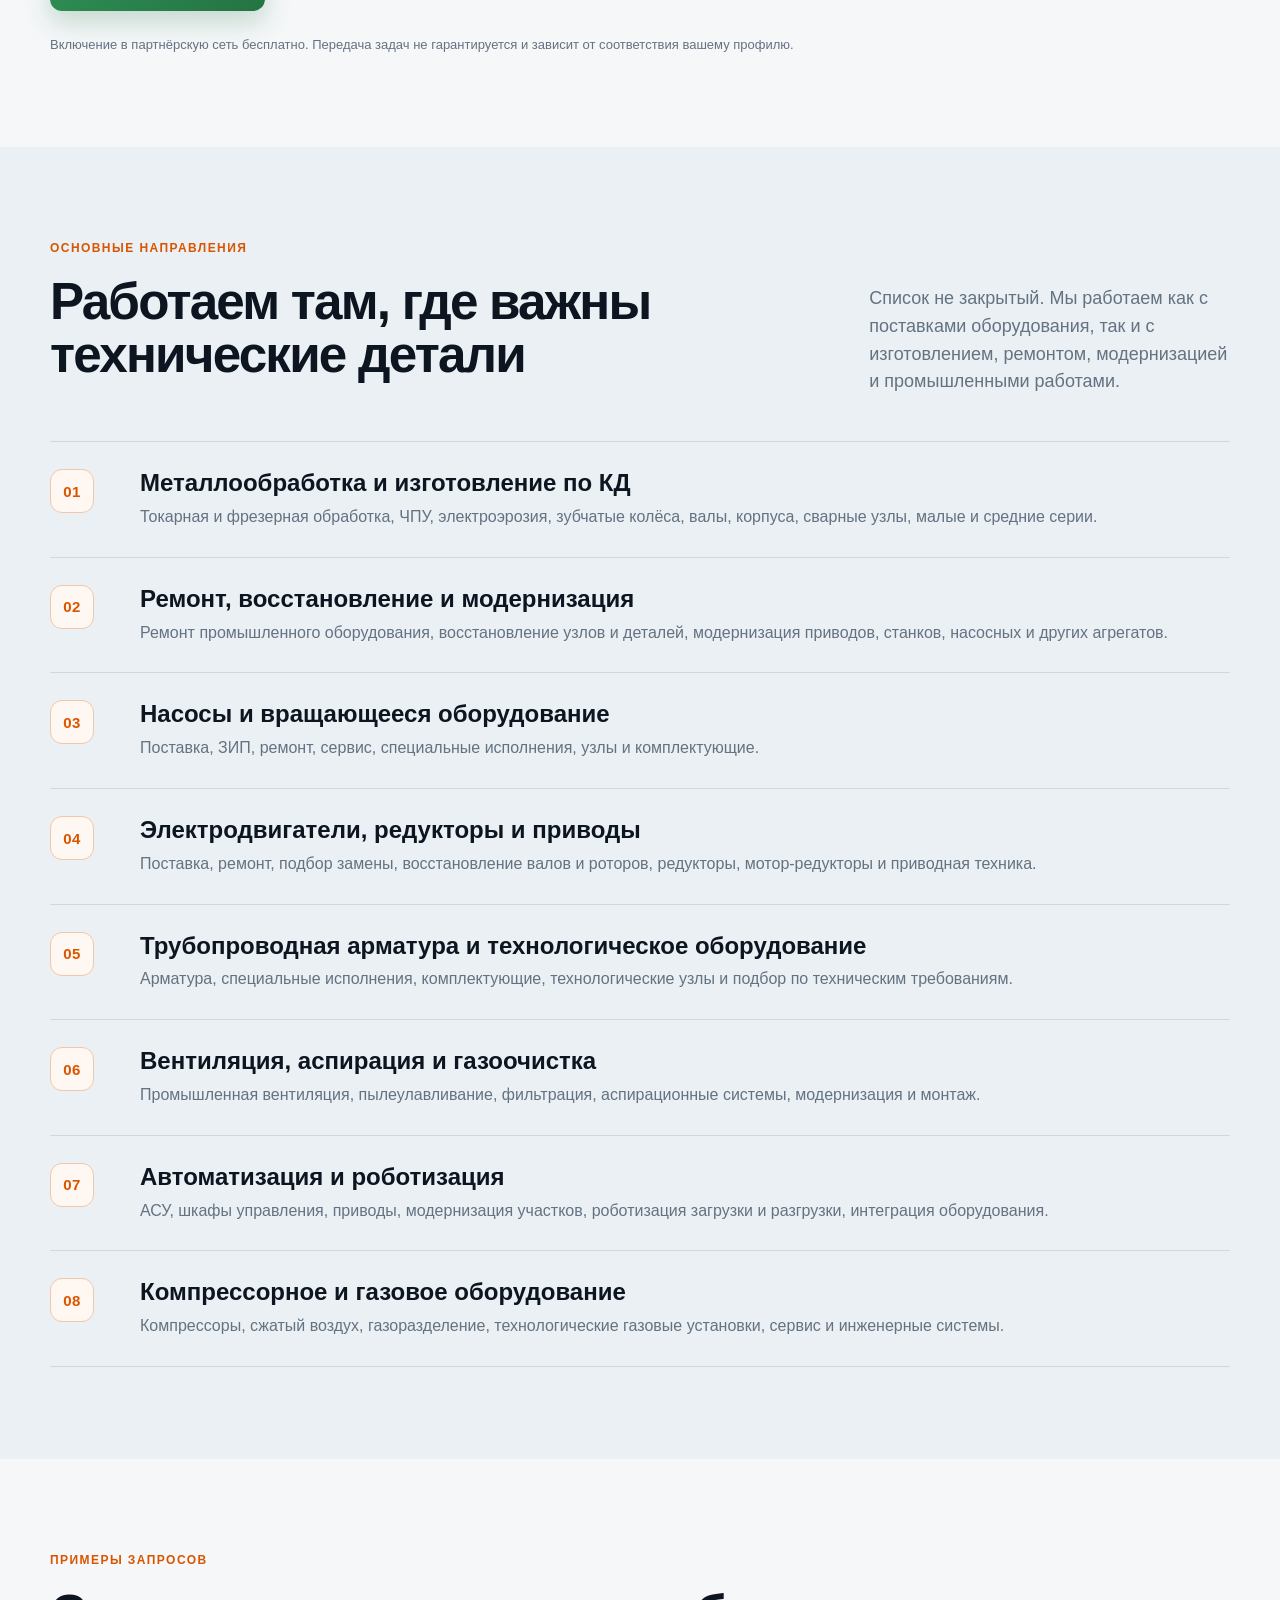
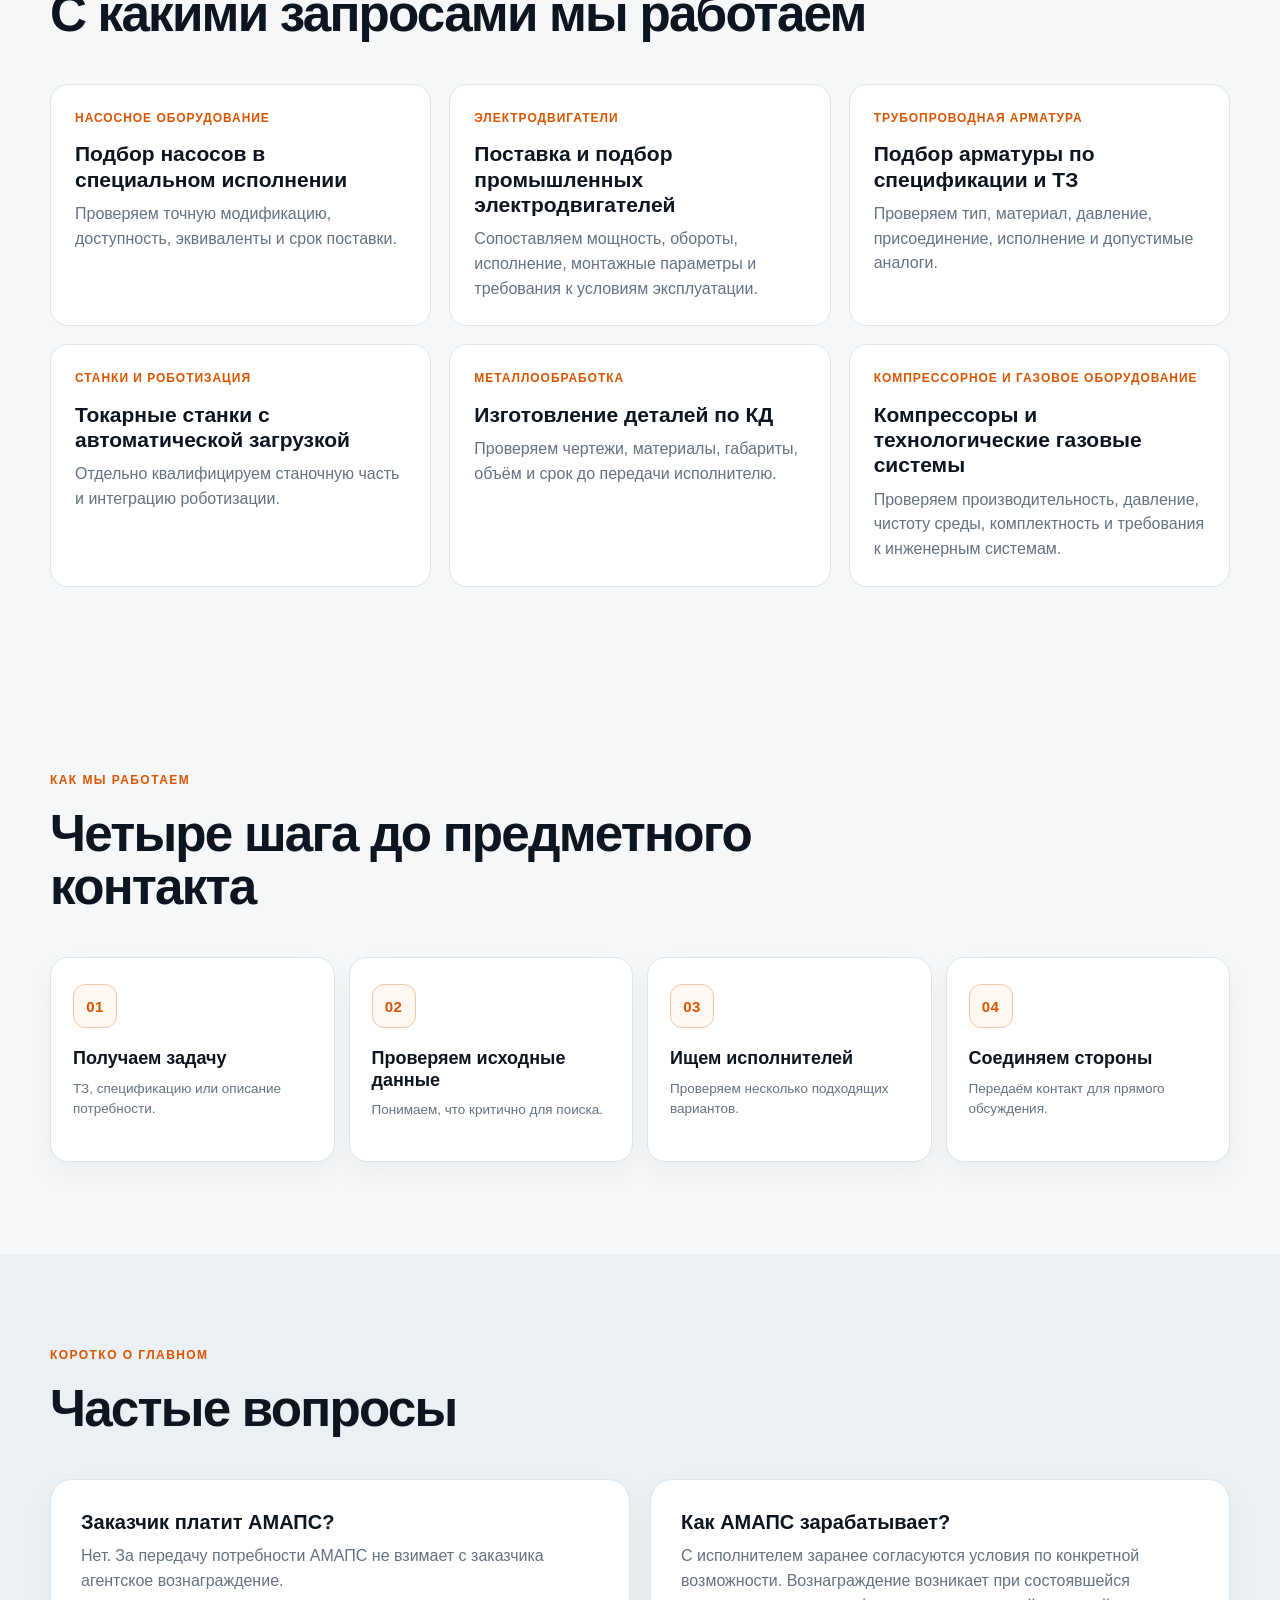
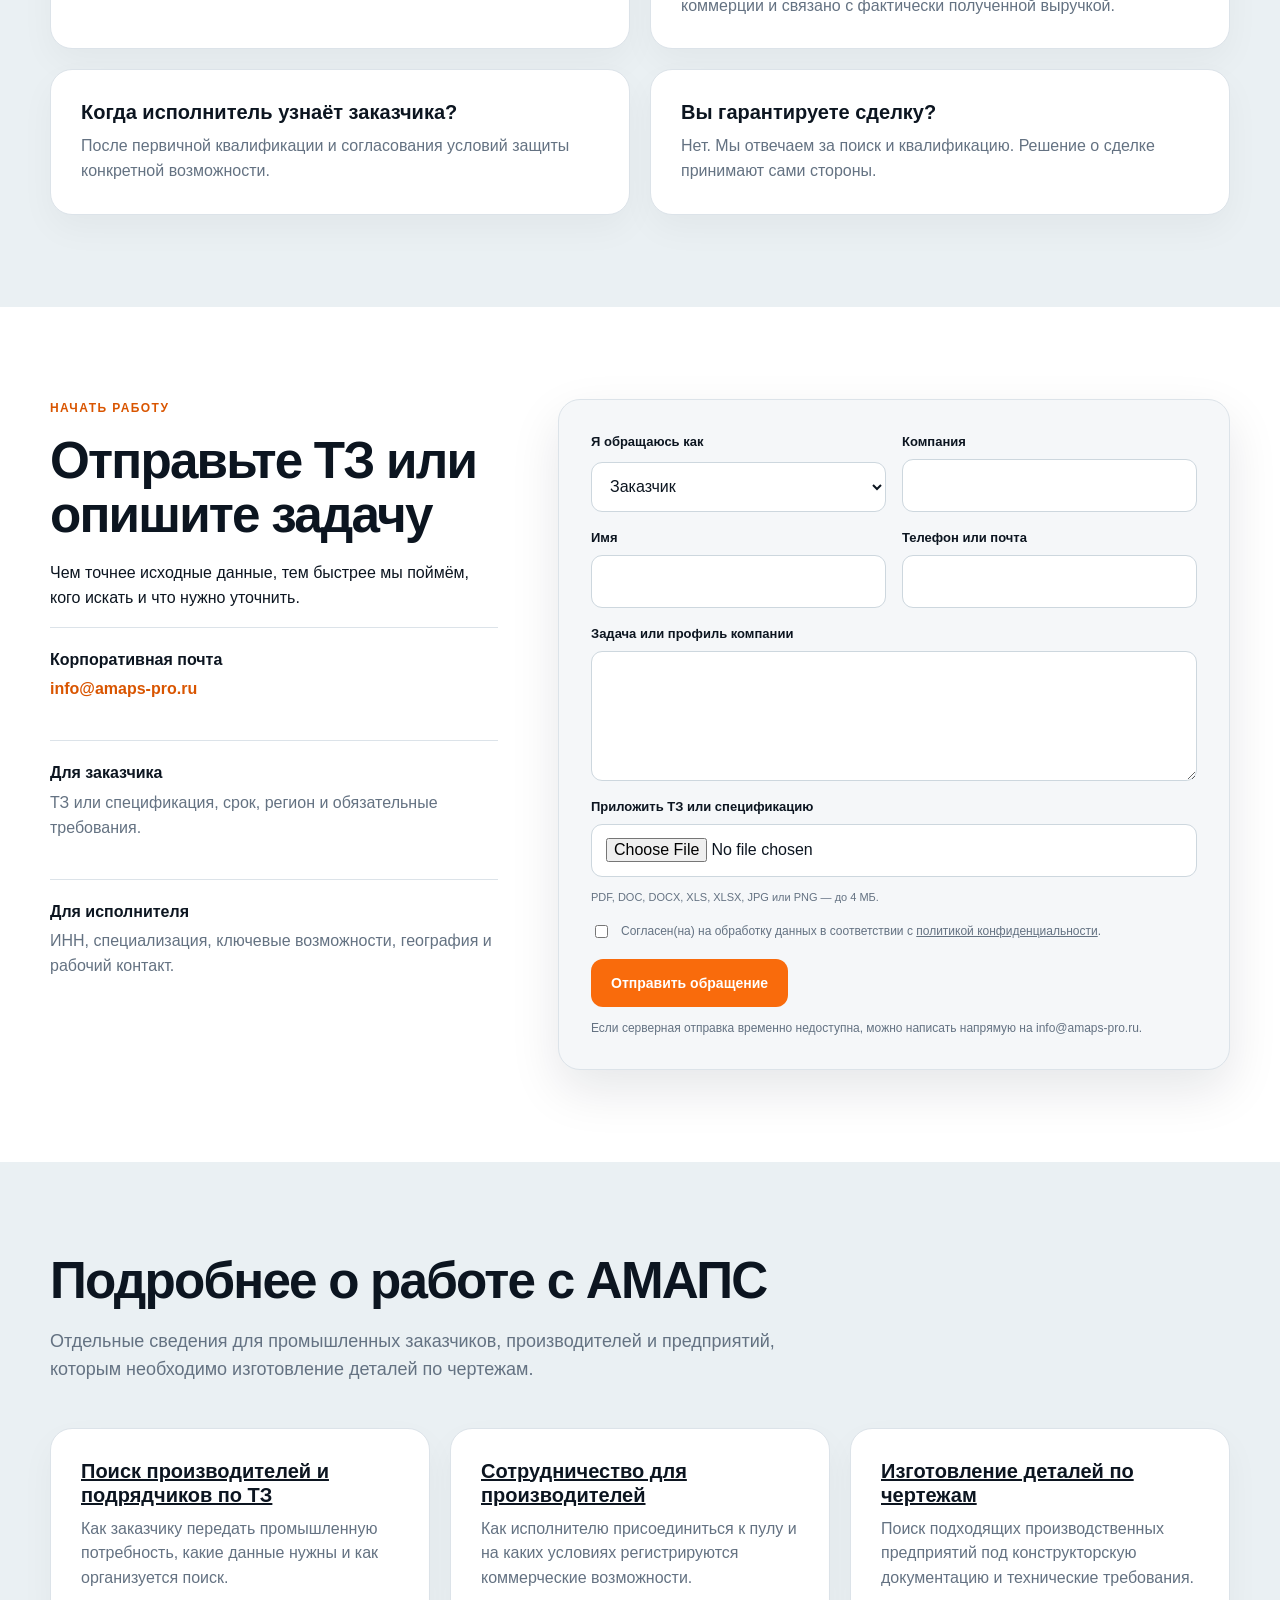
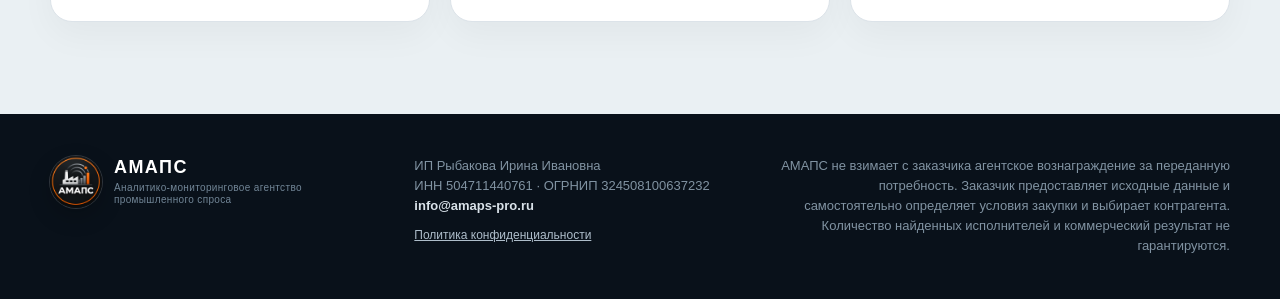
==== commit ec296cbd: "АМАПС: ссылки на поисковые разделы и структурированные данные без изменения форм" ====
--- a/index.html
+++ b/index.html
@@ -5,6 +5,10 @@
 <meta content="width=device-width, initial-scale=1" name="viewport"/>
 <meta name="description" content="АМАПС находит и квалифицирует производителей, поставщиков и подрядчиков под промышленную задачу. Заказчику — без комиссии АМАПС. Исполнителю — новые профильные возможности на заранее согласованных условиях."/>
 <link rel="canonical" href="https://amaps-pro.ru/"/>
+<meta name="robots" content="index,follow,max-snippet:-1,max-image-preview:large"/>
+<meta property="og:locale" content="ru_RU"/>
+<script type="application/ld+json">{"@context":"https://schema.org","@type":"Organization","name":"АМАПС","legalName":"ИП Рыбакова Ирина Ивановна","url":"https://amaps-pro.ru/","email":"info@amaps-pro.ru","description":"Поиск и квалификация промышленных исполнителей и анализ промышленного спроса."}</script>
+
 <meta name="amaps-form-endpoint" content="https://amaps-form.alexap2002.workers.dev/"/>
 <meta name="theme-color" content="#0c1520"/>
 <meta property="og:type" content="website"/>
@@ -63,6 +67,14 @@
 <section class="section"><div class="shell"><div class="section-head"><p class="eyebrow">Примеры запросов</p><h2>С какими запросами мы работаем</h2></div><div class="examples"><article class="example"><span>Насосное оборудование</span><h3>Подбор насосов в специальном исполнении</h3><p>Проверяем точную модификацию, доступность, эквиваленты и срок поставки.</p></article><article class="example"><span>Электродвигатели</span><h3>Поставка и подбор промышленных электродвигателей</h3><p>Сопоставляем мощность, обороты, исполнение, монтажные параметры и требования к условиям эксплуатации.</p></article><article class="example"><span>Трубопроводная арматура</span><h3>Подбор арматуры по спецификации и ТЗ</h3><p>Проверяем тип, материал, давление, присоединение, исполнение и допустимые аналоги.</p></article><article class="example"><span>Станки и роботизация</span><h3>Токарные станки с автоматической загрузкой</h3><p>Отдельно квалифицируем станочную часть и интеграцию роботизации.</p></article><article class="example"><span>Металлообработка</span><h3>Изготовление деталей по КД</h3><p>Проверяем чертежи, материалы, габариты, объём и срок до передачи исполнителю.</p></article><article class="example"><span>Компрессорное и газовое оборудование</span><h3>Компрессоры и технологические газовые системы</h3><p>Проверяем производительность, давление, чистоту среды, комплектность и требования к инженерным системам.</p></article></div></div></section>
 <section class="section" id="process"><div class="shell"><div class="section-head compact"><p class="eyebrow">Как мы работаем</p><h2>Четыре шага до предметного контакта</h2></div><ol class="steps"><li><span class="number-badge">01</span><div><h3>Получаем задачу</h3><p>ТЗ, спецификацию или описание потребности.</p></div></li><li><span class="number-badge">02</span><div><h3>Проверяем исходные данные</h3><p>Понимаем, что критично для поиска.</p></div></li><li><span class="number-badge">03</span><div><h3>Ищем исполнителей</h3><p>Проверяем несколько подходящих вариантов.</p></div></li><li><span class="number-badge">04</span><div><h3>Соединяем стороны</h3><p>Передаём контакт для прямого обсуждения.</p></div></li></ol></div></section>
 <section class="section section-muted" id="questions"><div class="shell"><div class="section-head"><p class="eyebrow">Коротко о главном</p><h2>Частые вопросы</h2></div><div class="card-grid card-grid-2"><article class="card"><h3>Заказчик платит АМАПС?</h3><p>Нет. За передачу потребности АМАПС не взимает с заказчика агентское вознаграждение.</p></article><article class="card"><h3>Как АМАПС зарабатывает?</h3><p>С исполнителем заранее согласуются условия по конкретной возможности. Вознаграждение возникает при состоявшейся коммерции и связано с фактически полученной выручкой.</p></article><article class="card"><h3>Когда исполнитель узнаёт заказчика?</h3><p>После первичной квалификации и согласования условий защиты конкретной возможности.</p></article><article class="card"><h3>Вы гарантируете сделку?</h3><p>Нет. Мы отвечаем за поиск и квалификацию. Решение о сделке принимают сами стороны.</p></article></div></div></section><section class="section form-section" id="request"><div class="shell form-grid"><div><p class="eyebrow">Начать работу</p><h2>Отправьте ТЗ или опишите задачу</h2><p class="contact-lead">Чем точнее исходные данные, тем быстрее мы поймём, кого искать и что нужно уточнить.</p><div class="contact-points"><div class="contact-point"><strong>Корпоративная почта</strong><a class="contact-email" href="mailto:info@amaps-pro.ru">info@amaps-pro.ru</a></div><div class="contact-point"><strong>Для заказчика</strong><p>ТЗ или спецификация, срок, регион и обязательные требования.</p></div><div class="contact-point"><strong>Для исполнителя</strong><p>ИНН, специализация, ключевые возможности, география и рабочий контакт.</p></div></div></div><form class="form-card" id="request-form" enctype="multipart/form-data"><div class="form-row"><div class="field"><label for="role">Я обращаюсь как</label><select id="role" name="role" required><option value="Заказчик">Заказчик</option><option value="Исполнитель">Исполнитель</option></select></div><div class="field"><label for="company">Компания</label><input id="company" name="company" autocomplete="organization" maxlength="180" required/></div></div><div class="form-row"><div class="field"><label for="name">Имя</label><input id="name" name="name" autocomplete="name" maxlength="120" required/></div><div class="field"><label for="contact">Телефон или почта</label><input id="contact" name="contact" maxlength="180" required/></div></div><div class="field"><label for="task">Задача или профиль компании</label><textarea id="task" name="task" maxlength="5000" required></textarea></div><div class="field"><label for="attachment">Приложить ТЗ или спецификацию</label><input id="attachment" name="attachment" type="file" accept=".pdf,.doc,.docx,.xls,.xlsx,.jpg,.jpeg,.png"/><span class="file-note">PDF, DOC, DOCX, XLS, XLSX, JPG или PNG — до 4 МБ.</span></div><div class="hp-field" aria-hidden="true"><label for="website">Сайт</label><input id="website" name="website" tabindex="-1" autocomplete="off"/></div><label class="consent"><input id="consent" type="checkbox" required/><span>Согласен(на) на обработку данных в соответствии с <a href="privacy.html" target="_blank" rel="noopener">политикой конфиденциальности</a>.</span></label><button class="btn btn-primary" id="request-submit" type="submit">Отправить обращение</button><div class="form-status" id="form-status" role="status" aria-live="polite"></div><p class="form-hint" id="form-hint">Если серверная отправка временно недоступна, можно написать напрямую на info@amaps-pro.ru.</p></form></div></section>
+
+<section class="section section-muted" id="additional-services" aria-labelledby="additional-services-title">
+<div class="shell"><div class="section-head compact"><h2 id="additional-services-title">Подробнее о работе с АМАПС</h2><p>Отдельные сведения для промышленных заказчиков, производителей и предприятий, которым необходимо изготовление деталей по чертежам.</p></div>
+<div class="card-grid card-grid-3">
+<article class="card"><h3><a href="/zakazchikam.html">Поиск производителей и подрядчиков по ТЗ</a></h3><p>Как заказчику передать промышленную потребность, какие данные нужны и как организуется поиск.</p></article>
+<article class="card"><h3><a href="/ispolnitelyam.html">Сотрудничество для производителей</a></h3><p>Как исполнителю присоединиться к пулу и на каких условиях регистрируются коммерческие возможности.</p></article>
+<article class="card"><h3><a href="/izgotovlenie-detalei-po-chertezham.html">Изготовление деталей по чертежам</a></h3><p>Поиск подходящих производственных предприятий под конструкторскую документацию и технические требования.</p></article>
+</div></div></section>
 </main>
 <footer class="site-footer"><div class="shell footer-grid"><div class="brand footer-brand"><img alt="Логотип АМАПС" class="brand-logo" src="amaps-logo-20260920-final.png"/><span class="brand-copy"><strong>АМАПС</strong><small>Аналитико-мониторинговое агентство<br/>промышленного спроса</small></span></div><p>ИП Рыбакова Ирина Ивановна<br/>ИНН 504711440761 · ОГРНИП 324508100637232<br/><a class="footer-email" href="mailto:info@amaps-pro.ru">info@amaps-pro.ru</a><span class="legal-links"><a href="privacy.html">Политика конфиденциальности</a></span></p><p class="footer-legal">АМАПС не взимает с заказчика агентское вознаграждение за переданную потребность. Заказчик предоставляет исходные данные и самостоятельно определяет условия закупки и выбирает контрагента. Количество найденных исполнителей и коммерческий результат не гарантируются.</p></div></footer>
 <div class="cookie" id="cookie"><div class="cookie-row"><p>Сайт использует технические данные для работы и, только с вашего согласия, обезличенную веб-аналитику для улучшения страниц.</p><div class="cookie-actions"><button class="btn btn-primary" id="analytics-yes" type="button">Разрешить аналитику</button><button class="btn btn-dark" id="analytics-no" type="button">Только необходимое</button></div></div></div>
